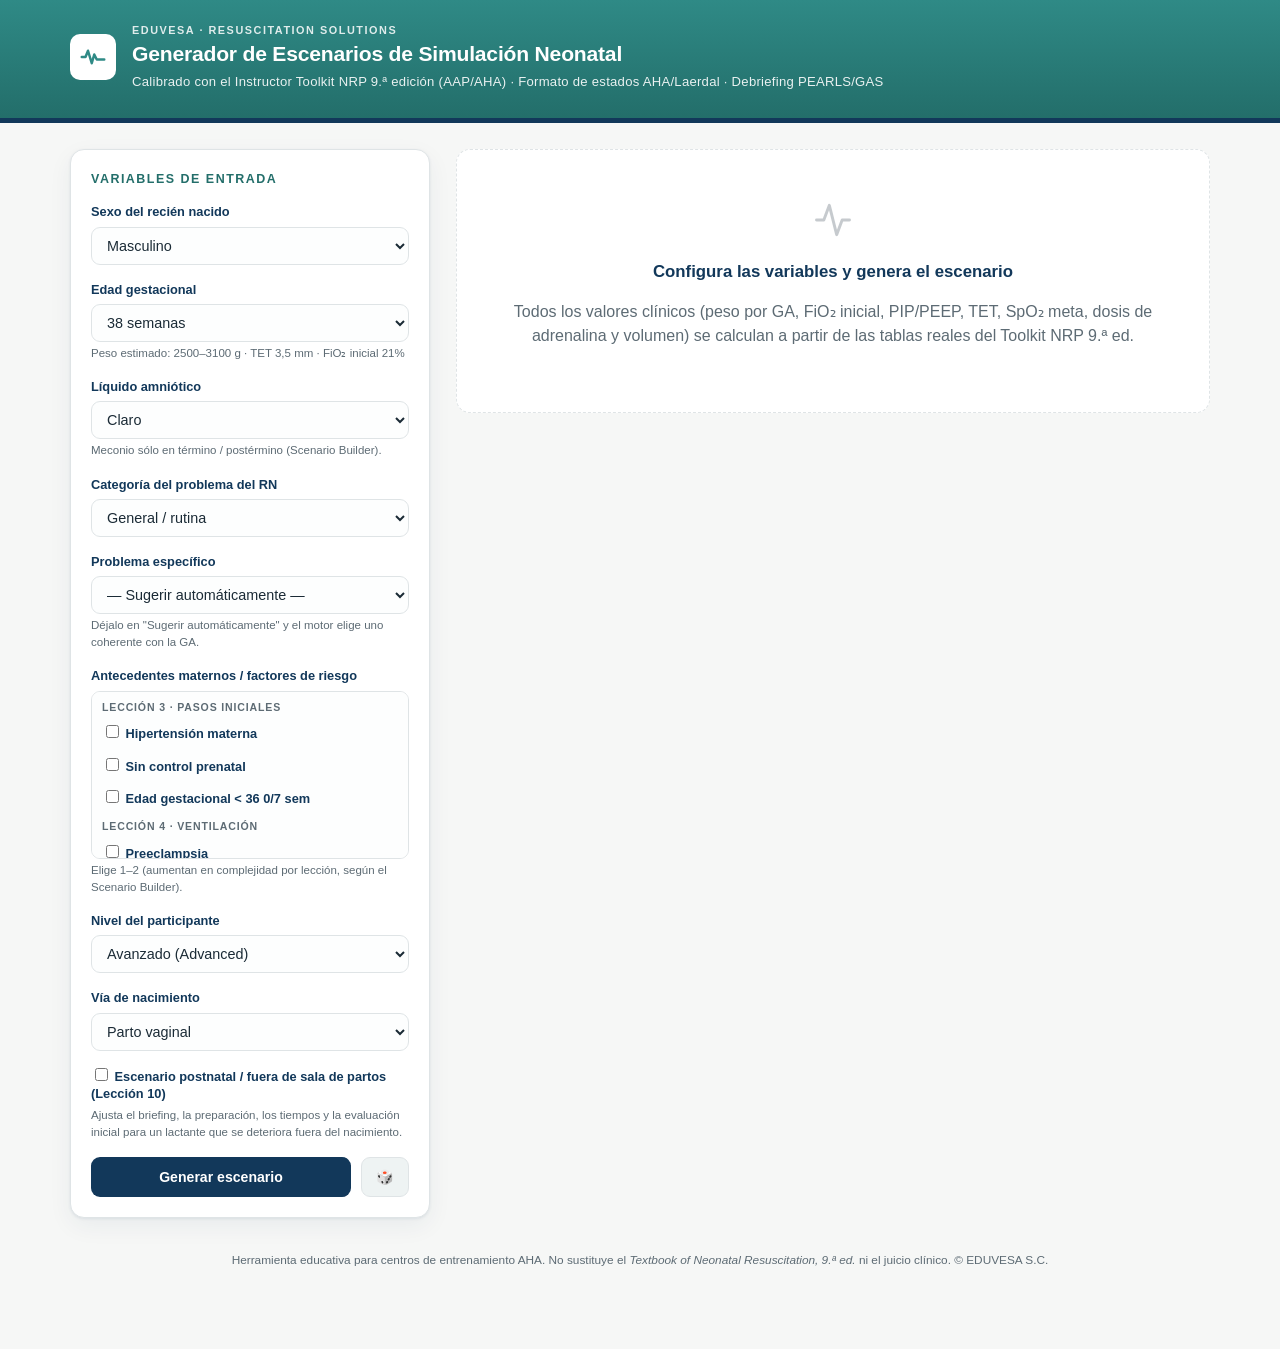
==== index.html @ b4859bf8 "Add files via upload" ====
<!DOCTYPE html>
<html lang="es">
<head>
<meta charset="UTF-8">
<meta name="viewport" content="width=device-width, initial-scale=1.0">
<title>Generador de Escenarios NRP 9.ª ed. · EDUVESA</title>
<style>
  :root{
    --navy:#12385a;        /* NRP navy headings */
    --navy-2:#0d2740;
    --teal:#2f8a86;        /* NRP teal band */
    --teal-dk:#236e6a;
    --paper:#f6f7f6;
    --card:#ffffff;
    --ink:#1b2b36;
    --muted:#5d6b74;
    --line:#dfe4e6;
    --crit:#c0392b;        /* HR<60 */
    --warn:#c67a1e;        /* HR 60-99 */
    --ok:#2e8b57;          /* HR>=100 */
    --accent:#0f6fa8;
    --shadow:0 1px 3px rgba(18,56,90,.08),0 8px 24px rgba(18,56,90,.06);
    --mono:ui-monospace,"SF Mono","Cascadia Code",Menlo,Consolas,monospace;
    --sans:-apple-system,BlinkMacSystemFont,"Segoe UI",Roboto,Helvetica,Arial,sans-serif;
  }
  *{box-sizing:border-box}
  html,body{margin:0;padding:0}
  body{font-family:var(--sans);background:var(--paper);color:var(--ink);line-height:1.5;-webkit-font-smoothing:antialiased}
  .wrap{max-width:1180px;margin:0 auto;padding:0 20px 80px}

  /* Header */
  header.app{background:linear-gradient(180deg,var(--teal),var(--teal-dk));color:#fff;padding:22px 0 26px;border-bottom:5px solid var(--navy)}
  header.app .wrap{padding-bottom:0}
  .brandrow{display:flex;align-items:center;gap:16px;flex-wrap:wrap}
  .mark{width:46px;height:46px;border-radius:10px;background:#fff;display:grid;place-items:center;flex:none}
  .mark svg{width:30px;height:30px}
  .brandrow h1{font-size:1.32rem;margin:0;letter-spacing:-.01em;font-weight:700}
  .brandrow .sub{font-size:.82rem;opacity:.9;margin-top:2px;letter-spacing:.02em}
  .eyebrow{text-transform:uppercase;letter-spacing:.14em;font-size:.68rem;font-weight:700;opacity:.85}

  /* Layout */
  .grid{display:grid;grid-template-columns:360px 1fr;gap:26px;margin-top:26px}
  @media(max-width:900px){.grid{grid-template-columns:1fr}}

  /* Form panel */
  .panel{background:var(--card);border:1px solid var(--line);border-radius:14px;box-shadow:var(--shadow);padding:20px}
  .panel h2{font-size:.78rem;text-transform:uppercase;letter-spacing:.12em;color:var(--teal-dk);margin:0 0 14px;font-weight:800}
  .field{margin-bottom:15px}
  .field label{display:block;font-size:.8rem;font-weight:600;color:var(--navy);margin-bottom:5px}
  .field .hint{font-size:.72rem;color:var(--muted);margin-top:3px}
  .chkfield{display:flex;align-items:flex-start;gap:8px;font-size:.82rem;font-weight:600;color:var(--navy);cursor:pointer;line-height:1.35}
  .chkfield input{margin-top:2px;accent-color:var(--teal);flex:none}
  select,input[type=text]{width:100%;padding:9px 11px;border:1px solid var(--line);border-radius:9px;font-size:.9rem;font-family:var(--sans);background:#fdfefe;color:var(--ink)}
  select:focus,input:focus{outline:2px solid var(--teal);outline-offset:1px;border-color:var(--teal)}
  .riskbox{border:1px solid var(--line);border-radius:9px;max-height:168px;overflow:auto;padding:6px 8px;background:#fdfefe}
  .riskgrp{font-size:.66rem;text-transform:uppercase;letter-spacing:.08em;color:var(--muted);font-weight:700;margin:8px 2px 4px}
  .riskgrp:first-child{margin-top:2px}
  .chk{display:flex;align-items:flex-start;gap:7px;padding:3px 2px;font-size:.8rem;cursor:pointer}
  .chk input{margin-top:3px;flex:none;accent-color:var(--teal)}
  .btnrow{display:flex;gap:10px;margin-top:6px}
  button{font-family:var(--sans);cursor:pointer;border:none;border-radius:9px;font-weight:700;font-size:.88rem;padding:11px 14px;transition:transform .04s ease,filter .15s ease}
  button:active{transform:translateY(1px)}
  .btn-primary{background:var(--navy);color:#fff;flex:1}
  .btn-primary:hover{filter:brightness(1.12)}
  .btn-ghost{background:#eef3f3;color:var(--navy-2);border:1px solid var(--line)}
  .btn-ghost:hover{background:#e4ecec}

  /* Output */
  #out{min-height:200px}
  .empty{background:var(--card);border:1px dashed var(--line);border-radius:14px;padding:48px 28px;text-align:center;color:var(--muted)}
  .empty svg{width:44px;height:44px;opacity:.35;margin-bottom:10px}
  .empty h3{color:var(--navy);margin:0 0 6px;font-size:1.05rem}

  .doc{background:var(--card);border:1px solid var(--line);border-radius:14px;box-shadow:var(--shadow);overflow:hidden}
  .doc-top{background:var(--navy);color:#fff;padding:18px 24px}
  .doc-top .kicker{font-size:.68rem;text-transform:uppercase;letter-spacing:.16em;opacity:.8;font-weight:700}
  .doc-top h2{margin:4px 0 2px;font-size:1.28rem;letter-spacing:-.01em}
  .doc-top .meta{font-size:.82rem;opacity:.9}
  .doc-body{padding:6px 24px 26px}

  section.blk{border-top:1px solid var(--line);padding:18px 0 6px}
  section.blk:first-child{border-top:none}
  section.blk > h3{font-size:.74rem;text-transform:uppercase;letter-spacing:.11em;color:var(--teal-dk);font-weight:800;margin:0 0 10px;display:flex;align-items:center;gap:8px}
  section.blk > h3 .n{background:var(--teal);color:#fff;width:20px;height:20px;border-radius:5px;display:inline-grid;place-items:center;font-size:.7rem;flex:none}
  .blk p{margin:0 0 9px;font-size:.9rem}
  .blk ul{margin:0 0 9px;padding-left:20px;font-size:.9rem}
  .blk li{margin-bottom:4px}
  .obj-tag{display:inline-block;font-size:.64rem;font-weight:700;text-transform:uppercase;letter-spacing:.05em;padding:1px 6px;border-radius:4px;margin-right:5px}
  .t-cog{background:#e7f0f7;color:#1a5b8a}.t-tec{background:#e8f4ef;color:#1f7a52}.t-crm{background:#f6efe4;color:#9a6a12}

  /* critical numbers */
  .nums{display:grid;grid-template-columns:repeat(auto-fill,minmax(150px,1fr));gap:10px}
  .num{border:1px solid var(--line);border-radius:10px;padding:10px 12px;background:#fbfdfd}
  .num .k{font-size:.66rem;text-transform:uppercase;letter-spacing:.05em;color:var(--muted);font-weight:700}
  .num .v{font-family:var(--mono);font-size:1.02rem;font-weight:700;color:var(--navy);margin-top:2px}
  .num .v small{font-family:var(--sans);font-weight:600;color:var(--muted);font-size:.72rem}

  /* trap callout */
  .trap{border-left:4px solid var(--warn);background:#fdf7ee;border-radius:0 9px 9px 0;padding:11px 14px;margin:4px 0 10px}
  .trap .lbl{font-size:.66rem;text-transform:uppercase;letter-spacing:.08em;color:#9a6a12;font-weight:800}
  .trap p{margin:3px 0 0;font-size:.88rem}

  /* state monitor cards */
  .states{display:flex;flex-direction:column;gap:14px}
  .state{border:1px solid var(--line);border-radius:12px;overflow:hidden;background:#fff}
  .state.alt{border-style:dashed;background:#fcfaf8}
  .st-head{display:flex;align-items:center;justify-content:space-between;gap:10px;padding:9px 14px;background:#f1f5f5;border-bottom:1px solid var(--line)}
  .st-head .ph{font-weight:800;font-size:.86rem;color:var(--navy);letter-spacing:.01em}
  .st-head .ph .step{display:inline-block;background:var(--navy);color:#fff;border-radius:5px;padding:1px 7px;font-size:.66rem;margin-right:8px;vertical-align:1px}
  .st-head .clock{font-family:var(--mono);font-size:.76rem;color:var(--muted)}
  .state.alt .st-head{background:#faf3ec}
  .state.alt .ph .step{background:var(--warn)}
  .monitor{display:flex;gap:8px;padding:12px 14px;flex-wrap:wrap;background:#0e1c24}
  .vs{flex:1;min-width:78px;background:#13252f;border-radius:8px;padding:8px 10px;border:1px solid #1e3540}
  .vs .lab{font-size:.6rem;text-transform:uppercase;letter-spacing:.09em;color:#7fa2b0;font-weight:700}
  .vs .val{font-family:var(--mono);font-size:1.28rem;font-weight:700;line-height:1.15;margin-top:1px}
  .vs .val small{font-size:.62rem;font-weight:600;color:#8fb0bd}
  .val.crit{color:#ff6b5e}.val.warn{color:#ffc14d}.val.ok{color:#57e08a}.val.neutral{color:#cfe6ef}
  .st-body{padding:11px 14px;display:grid;grid-template-columns:1fr 1fr;gap:12px}
  @media(max-width:620px){.st-body{grid-template-columns:1fr}}
  .st-body .cell .h{font-size:.64rem;text-transform:uppercase;letter-spacing:.07em;color:var(--muted);font-weight:800;margin-bottom:3px}
  .st-body .cell p{font-size:.84rem;margin:0}
  .st-full{grid-column:1/-1;border-top:1px dashed var(--line);padding-top:9px}
  .trigger{font-size:.8rem;color:var(--accent);font-weight:600}

  /* checklist */
  .ck{list-style:none;padding:0;margin:0}
  .ck li{display:flex;gap:9px;align-items:flex-start;padding:6px 0;border-bottom:1px solid #eef2f2;font-size:.87rem}
  .ck li:last-child{border-bottom:none}
  .ck .box{width:16px;height:16px;border:1.5px solid var(--teal);border-radius:4px;flex:none;margin-top:2px}
  .critflag{display:inline-block;font-size:.6rem;font-weight:800;text-transform:uppercase;letter-spacing:.04em;color:#fff;background:var(--crit);border-radius:4px;padding:1px 6px;margin-left:4px;vertical-align:1px}

  /* evaluation rubric */
  .evalcard{border:2px solid var(--navy);border-radius:12px;margin-top:16px;overflow:hidden}
  .eval-h{background:var(--navy);color:#fff;padding:12px 16px;display:flex;align-items:center;justify-content:space-between;gap:10px;flex-wrap:wrap}
  .eval-h .t{font-weight:800;font-size:.92rem;letter-spacing:.01em}
  .eval-h .sub{font-size:.72rem;opacity:.85}
  .eval-meta{display:grid;grid-template-columns:repeat(auto-fit,minmax(150px,1fr));gap:10px;padding:14px 16px;border-bottom:1px solid var(--line);background:#fbfdfd}
  .eval-meta label{display:block;font-size:.66rem;text-transform:uppercase;letter-spacing:.06em;color:var(--muted);font-weight:700;margin-bottom:3px}
  .eval-meta input{width:100%;padding:7px 9px;border:1px solid var(--line);border-radius:8px;font-size:.85rem;font-family:var(--sans)}
  .rubric{width:100%;border-collapse:collapse}
  .rubric th{background:#f1f5f5;font-size:.62rem;text-transform:uppercase;letter-spacing:.05em;color:var(--muted);padding:8px 10px;text-align:left;border-bottom:1px solid var(--line)}
  .rubric th.sc{text-align:center;width:74px}
  .rubric td{padding:9px 10px;border-bottom:1px solid #eef2f2;font-size:.84rem;vertical-align:top}
  .rubric td.sc{text-align:center}
  .rubric tr.gate td{background:#fef7f5}
  .rubric input[type=radio]{accent-color:var(--navy);width:16px;height:16px;cursor:pointer}
  .rubric .item .cf{display:inline-block;font-size:.58rem;font-weight:800;text-transform:uppercase;color:#fff;background:var(--crit);border-radius:3px;padding:0 5px;margin-left:5px;letter-spacing:.03em}
  .eval-extra{display:grid;grid-template-columns:1fr 1fr;gap:12px;padding:12px 16px;border-top:1px solid var(--line);background:#fbfdfd}
  @media(max-width:620px){.eval-extra{grid-template-columns:1fr}}
  .eval-extra .fld label{display:block;font-size:.66rem;text-transform:uppercase;letter-spacing:.05em;color:var(--muted);font-weight:700;margin-bottom:4px}
  .eval-extra select,.eval-extra input,.eval-extra textarea{width:100%;padding:7px 9px;border:1px solid var(--line);border-radius:8px;font-size:.84rem;font-family:var(--sans)}
  .eval-extra textarea{min-height:56px;resize:vertical}
  .score{display:flex;align-items:center;gap:16px;padding:16px;flex-wrap:wrap;border-top:2px solid var(--navy)}
  .score .big{font-family:var(--mono);font-size:2rem;font-weight:800;color:var(--navy);line-height:1}
  .score .big small{font-size:.9rem;color:var(--muted);font-weight:600}
  .verdict{font-weight:800;font-size:.95rem;padding:7px 14px;border-radius:9px}
  .verdict.ok{background:#e4f4ea;color:#1f7a4a;border:1px solid #b9e2c9}
  .verdict.no{background:#fbe7e4;color:#b0392b;border:1px solid #f0c2ba}
  .verdict.gatefail{background:#f6efe4;color:#9a6a12;border:1px solid #ecd9b3}
  .score .note{font-size:.76rem;color:var(--muted);flex:1;min-width:180px}
  .eval-tools{display:flex;gap:8px;padding:0 16px 16px;flex-wrap:wrap}
  .cert-cta{background:var(--teal);color:#fff;border:none;border-radius:9px;font-weight:800;font-size:.82rem;padding:9px 14px;cursor:pointer;margin-left:auto}
  .cert-cta:hover{filter:brightness(1.08)}

  /* ===== Constancia (certificado) ===== */
  #certView{position:fixed;inset:0;z-index:999;background:rgba(9,20,28,.72);display:flex;flex-direction:column;align-items:center;padding:24px 16px;overflow:auto}
  .cert-actions{display:flex;gap:10px;margin-bottom:16px}
  .cert-actions button{border:none;border-radius:9px;font-weight:700;font-size:.86rem;padding:10px 16px;cursor:pointer}
  .cert-actions .p{background:var(--navy);color:#fff}
  .cert-actions .c{background:#e7edee;color:var(--navy-2)}
  .cert{width:min(920px,100%);background:#fff;border-radius:8px;box-shadow:0 20px 60px rgba(0,0,0,.4);position:relative;overflow:hidden}
  .cert-frame{margin:14px;border:2px solid var(--teal);border-radius:6px;padding:40px 46px 34px;position:relative}
  .cert-frame::before{content:"";position:absolute;inset:6px;border:1px solid #cfe0df;border-radius:4px;pointer-events:none}
  .cert-band{height:8px;background:linear-gradient(90deg,var(--teal),var(--navy))}
  .cert-brand{display:flex;align-items:center;gap:12px;justify-content:center;margin-bottom:6px}
  .cert-brand .m{width:40px;height:40px;border-radius:9px;background:var(--teal);display:grid;place-items:center}
  .cert-brand .m svg{width:26px;height:26px}
  .cert-brand .bt{text-align:left}
  .cert-brand .bt .b1{font-weight:800;color:var(--navy);font-size:1.02rem;letter-spacing:.01em;line-height:1.1}
  .cert-brand .bt .b2{font-size:.66rem;text-transform:uppercase;letter-spacing:.14em;color:var(--teal-dk);font-weight:700}
  .cert h1{text-align:center;font-size:1.5rem;color:var(--navy);margin:16px 0 2px;letter-spacing:.01em}
  .cert .kick{text-align:center;font-size:.7rem;text-transform:uppercase;letter-spacing:.2em;color:var(--muted);font-weight:700}
  .cert .lead{text-align:center;color:var(--ink);font-size:.9rem;margin:16px 0 6px}
  .cert .name{text-align:center;font-size:1.6rem;font-weight:800;color:var(--teal-dk);margin:6px 0;border-bottom:1.5px solid var(--line);padding-bottom:8px;display:inline-block;min-width:60%}
  .cert .namewrap{text-align:center}
  .cert .body{text-align:center;color:var(--ink);font-size:.92rem;line-height:1.6;max-width:640px;margin:14px auto 0}
  .cert .body b{color:var(--navy)}
  .cert .scorebadge{display:inline-block;background:#e4f4ea;color:#1f7a4a;border:1px solid #b9e2c9;border-radius:20px;padding:3px 14px;font-weight:800;font-size:.92rem;margin:2px 0}
  .cert-sign{display:flex;justify-content:space-between;gap:24px;margin-top:34px;flex-wrap:wrap}
  .cert-sign .sig{flex:1;min-width:180px;text-align:center}
  .cert-sign .line{border-top:1.4px solid var(--ink);margin:0 10px 5px;padding-top:5px}
  .cert-sign .who{font-size:.82rem;font-weight:700;color:var(--navy)}
  .cert-sign .role{font-size:.68rem;color:var(--muted);text-transform:uppercase;letter-spacing:.06em}
  .cert-foot{display:flex;justify-content:space-between;align-items:center;margin-top:26px;font-size:.66rem;color:var(--muted);flex-wrap:wrap;gap:6px}
  .cert-bottom{display:flex;justify-content:space-between;align-items:center;gap:16px;margin-top:26px;flex-wrap:wrap}
  .cert-verify{display:flex;align-items:center;gap:12px}
  .cert-verify .qr{border:1px solid var(--line);border-radius:8px;padding:5px;background:#fff;line-height:0}
  .cert-verify .qr svg{display:block}
  .cert-verify .vtxt{font-size:.66rem;color:var(--muted);line-height:1.4}
  .cert-verify .vtxt b{color:var(--navy);font-size:.72rem}
  .cert-seal{width:92px;height:92px;border-radius:50%;border:2px solid var(--teal);color:var(--teal-dk);display:grid;place-items:center;text-align:center;font-size:.54rem;font-weight:800;text-transform:uppercase;letter-spacing:.05em;transform:rotate(-8deg);opacity:.92;line-height:1.25;background:radial-gradient(circle,#f3faf9,#eaf5f4);flex:none}

  /* ===== Live simulation monitor ===== */
  .sim{margin-top:16px;border:2px solid #0e1c24;border-radius:14px;overflow:hidden;background:#0b171e}
  .sim-top{display:flex;align-items:center;justify-content:space-between;gap:10px;padding:10px 14px;background:#0e1c24;border-bottom:1px solid #1e3540;flex-wrap:wrap}
  .sim-top .lbl{color:#8fb0bd;font-size:.7rem;text-transform:uppercase;letter-spacing:.1em;font-weight:800}
  .sim-top .algo{color:#cfe6ef;font-size:.82rem;font-weight:600}
  .sim-top .x{background:#1e3540;color:#cfe6ef;border-radius:7px;padding:5px 10px;font-size:.78rem;cursor:pointer;border:none}
  .sim-grid{display:grid;grid-template-columns:1.35fr 1fr;gap:0}
  @media(max-width:720px){.sim-grid{grid-template-columns:1fr}}
  .scope{position:relative;background:#06121a;border-right:1px solid #14262f}
  @media(max-width:720px){.scope{border-right:none;border-bottom:1px solid #14262f}}
  .scope canvas{display:block;width:100%;height:190px}
  .scope .clk{position:absolute;top:10px;left:14px;font-family:var(--mono);font-size:1.5rem;font-weight:700;color:#cfe6ef;letter-spacing:.02em}
  .scope .clk small{font-size:.6rem;color:#6f93a1;display:block;letter-spacing:.1em;text-transform:uppercase}
  .scope .phase{position:absolute;bottom:10px;left:14px;right:14px;font-size:.78rem;color:#9fc0cd;font-weight:600}
  .vitals{display:grid;grid-template-rows:auto auto auto;gap:0}
  .vrow{padding:12px 16px;border-bottom:1px solid #14262f;display:flex;align-items:baseline;justify-content:space-between;gap:8px}
  .vrow:last-child{border-bottom:none}
  .vrow .vl{font-size:.62rem;text-transform:uppercase;letter-spacing:.08em;font-weight:800}
  .vrow .vl.hr{color:#57e08a}.vrow .vl.spo2{color:#7fd0ff}.vrow .vl.etc{color:#c9a2ff}
  .vrow .vv{font-family:var(--mono);font-size:2.4rem;font-weight:800;line-height:1}
  .vrow .vv small{font-size:.9rem;font-weight:600}
  .vrow.small .vv{font-size:1rem;font-weight:600;text-align:right;max-width:60%}
  .vv.crit{color:#ff6b5e}.vv.warn{color:#ffc14d}.vv.ok{color:#57e08a}.vv.spo2c{color:#7fd0ff}.vv.neutral{color:#cfe6ef}
  .metachip{font-size:.6rem;background:#14262f;color:#8fb0bd;border-radius:20px;padding:2px 8px;font-family:var(--sans);font-weight:700;margin-left:6px;vertical-align:3px}
  .sim-ctrl{display:flex;align-items:center;gap:8px;padding:12px 14px;background:#0e1c24;border-top:1px solid #1e3540;flex-wrap:wrap}
  .sim-ctrl button{border:none;border-radius:8px;font-weight:700;font-size:.82rem;padding:8px 12px;cursor:pointer}
  .sc-play{background:#2e8b57;color:#fff}.sc-pause{background:#c67a1e;color:#fff}
  .sc-nav{background:#1e3540;color:#cfe6ef}.sc-nav:disabled{opacity:.4;cursor:not-allowed}
  .sc-reset{background:#3a2020;color:#ff9c8f}
  .sim-ctrl .pos{color:#8fb0bd;font-size:.76rem;font-family:var(--mono);margin:0 4px}
  .sim-ctrl .auto{color:#9fc0cd;font-size:.74rem;display:flex;align-items:center;gap:5px;margin-left:auto}
  .sim-ctrl .auto input{accent-color:#2e8b57}
  .sim-action{padding:11px 16px;background:#0b171e;border-top:1px solid #14262f}
  .sim-action .h{font-size:.6rem;text-transform:uppercase;letter-spacing:.08em;color:#6f93a1;font-weight:800}
  .sim-action .a{color:#cfe6ef;font-size:.86rem;margin-top:3px}
  .sim-action .trg{color:#7fd0ff;font-size:.8rem;margin-top:5px;font-weight:600}
  .m2-ctrl{display:flex;align-items:center;gap:10px;padding:10px 14px;background:#0e1c24;border-top:1px solid #1e3540;flex-wrap:wrap}
  .m2-ctrl .m2-lbl{color:#8fb0bd;font-size:.7rem;text-transform:uppercase;letter-spacing:.08em;font-weight:800}
  .m2-ctrl select{background:#13252f;color:#cfe6ef;border:1px solid #1e3540;border-radius:7px;padding:6px 9px;font-size:.8rem;font-family:var(--sans)}
  .m2-ctrl .m2-delta{display:inline-flex;align-items:center;gap:7px;color:#9fc0cd;font-size:.76rem}
  .m2-ctrl .m2-delta b{color:#7fd0ff}
  .m2-ctrl input[type=range]{accent-color:#7fd0ff}
  .m2-grid{border-top:1px solid #14262f}
  .m2-grid .scope canvas{height:150px}
  .scope .clk2{position:absolute;top:10px;left:14px;font-size:.72rem;color:#9fc0cd;font-weight:700}
  .m2-banner{padding:9px 14px;font-size:.8rem;font-weight:700;text-align:center;border-top:1px solid #14262f}
  .m2-banner.crit{background:#3a1714;color:#ff9c8f}
  .m2-banner.warn{background:#3a2f14;color:#ffd98a}
  .m2-banner.ok{background:#123322;color:#8fe3b0}
  /* metrónomos */
  .mets{display:grid;grid-template-columns:1fr 1fr;gap:0;background:#0b171e;border-top:1px solid #14262f}
  @media(max-width:620px){.mets{grid-template-columns:1fr}}
  .met{padding:12px 14px;border-right:1px solid #14262f}
  .met:last-child{border-right:none}
  .met.req{background:#1b1410;box-shadow:inset 3px 0 0 #c67a1e}
  .met .mh{font-size:.74rem;font-weight:800;color:#cfe6ef;margin-bottom:8px}
  .met .mrow{display:flex;align-items:center;gap:10px;flex-wrap:wrap}
  .met .mbtn{background:#2e8b57;color:#fff;border:none;border-radius:8px;width:38px;height:38px;font-size:1rem;cursor:pointer;flex:none}
  .met .mbtn.on{background:#c67a1e}
  .met .mrate{color:#9fc0cd;font-size:.76rem}
  .met .mrate b{color:#7fd0ff}
  .met input[type=range]{accent-color:#57e08a;flex:1;min-width:80px}
  .met .mbeat{font-family:var(--mono);font-weight:800;font-size:1rem;color:#57e08a;min-width:62px;text-align:center;background:#13252f;border:1px solid #1e3540;border-radius:7px;padding:6px 4px}
  .met .mbeat.flash{animation:metflash .18s ease}
  @keyframes metflash{0%{background:#2e8b57;color:#fff;transform:scale(1.08)}100%{background:#13252f;color:#57e08a;transform:scale(1)}}
  .met .mhint{font-size:.68rem;color:#6f93a1;margin-top:7px}

  /* debrief */
  .gas{display:flex;flex-direction:column;gap:12px}
  .gphase{border:1px solid var(--line);border-radius:10px;padding:12px 14px}
  .gphase .gh{font-size:.72rem;font-weight:800;text-transform:uppercase;letter-spacing:.08em;margin:0 0 7px;display:flex;align-items:center;gap:8px}
  .gphase .gh .pill{background:var(--teal);color:#fff;border-radius:20px;padding:2px 9px;font-size:.62rem;letter-spacing:.05em}
  .gphase.analyze .gh .pill{background:var(--accent)}
  .gphase.summ .gh .pill{background:var(--ok)}
  .ai-q{font-style:italic;color:var(--navy-2)}
  .ai-q b{font-style:normal;color:var(--teal-dk)}

  .refs{font-size:.78rem;color:var(--muted)}
  .refs li{margin-bottom:3px}

  .toolbar{display:flex;gap:10px;flex-wrap:wrap;padding:14px 24px;background:#f1f5f5;border-top:1px solid var(--line)}
  .toolbar .spacer{flex:1}
  .ai-note{font-size:.72rem;color:var(--muted);padding:0 24px 14px}
  .ai-block{margin-top:10px;border-left:3px solid var(--accent);background:#f2f8fc;border-radius:0 8px 8px 0;padding:11px 14px;font-size:.86rem;white-space:pre-wrap}
  .ai-block .aih{font-size:.66rem;text-transform:uppercase;letter-spacing:.08em;color:var(--accent);font-weight:800;margin-bottom:5px}
  .spin{display:inline-block;width:13px;height:13px;border:2px solid #fff;border-top-color:transparent;border-radius:50%;animation:sp .7s linear infinite;vertical-align:-2px;margin-right:6px}
  @keyframes sp{to{transform:rotate(360deg)}}

  footer.app{text-align:center;color:var(--muted);font-size:.74rem;margin-top:34px}

  /* Print */
  @media print{
    header.app,.panel,.toolbar,.ai-note,.eval-tools,footer.app{display:none!important}
    /* Cuando la constancia está abierta, imprimir SOLO la constancia */
    body.cert-open .wrap,body.cert-open header.app{display:none!important}
    body.cert-open #certView{position:static;inset:auto;background:#fff;padding:0;display:block}
    body.cert-open .cert-actions{display:none!important}
    body.cert-open .cert{box-shadow:none;width:100%;border-radius:0}
    .evalcard{break-inside:avoid}
    body{background:#fff}
    .grid{display:block;margin:0}
    .doc{box-shadow:none;border:none}
    .monitor{background:#0e1c24!important;-webkit-print-color-adjust:exact;print-color-adjust:exact}
    .doc-top,.st-head,.obj-tag,.trap,.ai-block{-webkit-print-color-adjust:exact;print-color-adjust:exact}
    section.blk,.state{break-inside:avoid}
    .wrap{padding:0}
  }
</style>
</head>
<body>
<header class="app">
  <div class="wrap">
    <div class="brandrow">
      <div class="mark" aria-hidden="true">
        <svg viewBox="0 0 24 24" fill="none" stroke="#2f8a86" stroke-width="2" stroke-linecap="round" stroke-linejoin="round">
          <path d="M3 12h3l2-5 3 10 2-7 2 4h6"/>
        </svg>
      </div>
      <div>
        <div class="eyebrow">EDUVESA · Resuscitation Solutions</div>
        <h1>Generador de Escenarios de Simulación Neonatal</h1>
        <div class="sub">Calibrado con el Instructor Toolkit NRP 9.ª edición (AAP/AHA) · Formato de estados AHA/Laerdal · Debriefing PEARLS/GAS</div>
      </div>
    </div>
  </div>
</header>

<div class="wrap">
  <div class="grid">
    <!-- ===== FORM ===== -->
    <form class="panel" id="form" onsubmit="return false;">
      <h2>Variables de entrada</h2>

      <div class="field">
        <label for="sexo">Sexo del recién nacido</label>
        <select id="sexo">
          <option>Masculino</option>
          <option>Femenino</option>
          <option>Indeterminado (ambiguo)</option>
        </select>
      </div>

      <div class="field">
        <label for="ga">Edad gestacional</label>
        <select id="ga"></select>
        <div class="hint" id="pesoHint"></div>
      </div>

      <div class="field">
        <label for="fluido">Líquido amniótico</label>
        <select id="fluido">
          <option value="claro">Claro</option>
          <option value="meconial-fluido">Meconial fluido</option>
          <option value="meconial-espeso">Meconial espeso</option>
          <option value="tenido">Teñido / sanguinolento</option>
          <option value="oligo">Oligohidramnios</option>
          <option value="poli">Polihidramnios</option>
        </select>
        <div class="hint">Meconio sólo en término / postérmino (Scenario Builder).</div>
      </div>

      <div class="field">
        <label>Categoría del problema del RN</label>
        <select id="categoria" onchange="poblarProblemas()">
          <option value="general">General / rutina</option>
          <option value="respiratorio">Respiratorio</option>
          <option value="genetico">Genético / dismórfico</option>
          <option value="cardiaco">Cardiaco</option>
        </select>
      </div>

      <div class="field">
        <label for="problema">Problema específico</label>
        <select id="problema"></select>
        <div class="hint">Déjalo en "Sugerir automáticamente" y el motor elige uno coherente con la GA.</div>
      </div>

      <div class="field">
        <label>Antecedentes maternos / factores de riesgo</label>
        <div class="riskbox" id="riskbox"></div>
        <div class="hint">Elige 1–2 (aumentan en complejidad por lección, según el Scenario Builder).</div>
      </div>

      <div class="field">
        <label for="nivel">Nivel del participante</label>
        <select id="nivel">
          <option value="basico">Básico (Essentials)</option>
          <option value="intermedio">Intermedio</option>
          <option value="avanzado" selected>Avanzado (Advanced)</option>
        </select>
      </div>

      <div class="field">
        <label for="parto">Vía de nacimiento</label>
        <select id="parto">
          <option>Parto vaginal</option>
          <option>Cesárea</option>
          <option>Cesárea de urgencia con anestesia general</option>
        </select>
      </div>

      <div class="field">
        <label class="chkfield"><input type="checkbox" id="postnatal"> Escenario postnatal / fuera de sala de partos (Lección 10)</label>
        <div class="hint">Ajusta el briefing, la preparación, los tiempos y la evaluación inicial para un lactante que se deteriora fuera del nacimiento.</div>
      </div>

      <div class="btnrow">
        <button class="btn-primary" type="button" onclick="generar()">Generar escenario</button>
        <button class="btn-ghost" type="button" onclick="aleatorio()" title="Randomizar entradas">🎲</button>
      </div>
    </form>

    <!-- ===== OUTPUT ===== -->
    <div id="out">
      <div class="empty">
        <svg viewBox="0 0 24 24" fill="none" stroke="currentColor" stroke-width="1.6" stroke-linecap="round" stroke-linejoin="round"><path d="M3 12h4l3-8 4 16 3-8h4"/></svg>
        <h3>Configura las variables y genera el escenario</h3>
        <p>Todos los valores clínicos (peso por GA, FiO₂ inicial, PIP/PEEP, TET, SpO₂ meta, dosis de adrenalina y volumen) se calculan a partir de las tablas reales del Toolkit NRP 9.ª ed.</p>
      </div>
    </div>
  </div>
  <footer class="app">Herramienta educativa para centros de entrenamiento AHA. No sustituye el <em>Textbook of Neonatal Resuscitation, 9.ª ed.</em> ni el juicio clínico. © EDUVESA S.C.</footer>
</div>

<script>
/* ============================================================
   DATOS NRP 9.ª ed. (extraídos del Instructor Toolkit subido)
   ============================================================ */

// Peso aproximado por edad gestacional (Scenario Builder, p.1)
const GA_BANDS = [
  {min:23,max:24,peso:"500–600 g",kg:0.55},
  {min:25,max:26,peso:"700–800 g",kg:0.75},
  {min:27,max:29,peso:"900–1000 g",kg:0.95},
  {min:30,max:32,peso:"1100–1400 g",kg:1.25},
  {min:33,max:34,peso:"1500–1800 g",kg:1.65},
  {min:35,max:37,peso:"1900–2400 g",kg:2.15},
  {min:38,max:40,peso:"2500–3100 g",kg:2.8},
  {min:41,max:43,peso:"3200–4200 g",kg:3.7},
];

// Tabla de SpO2 preductal meta — 9.ª ed. inicia a los 2 min
const SPO2_META = [
  {min:2,r:"65–70%"},{min:3,r:"70–75%"},{min:4,r:"75–80%"},
  {min:5,r:"80–85%"},{min:10,r:"85–95%"}
];
function metaSpo2(min){
  let best=SPO2_META[0];
  for(const row of SPO2_META){ if(min>=row.min) best=row; }
  return best.r;
}

// FiO2 inicial por GA (9.ª ed.)
function fio2Inicial(ga){
  if(ga>=35) return "21%";
  if(ga>=32) return "21–30%";
  return "≥30%";
}
// PIP inicial (sugerido 25 cmH2O; rango por GA) + PEEP
function pipRango(ga){ return ga>=32 ? "25 cmH₂O (rango 25–30)" : "25 cmH₂O (rango 20–25)"; }
function presionMax(ga){ return ga>=37 ? "40 cmH₂O" : (ga<32? "30 cmH₂O":"40 cmH₂O (30 si <32 sem)"); }

// Tamaño de TET (9.ª ed.) por peso/GA
function tet(kg,ga){
  if(kg<0.8) return {tubo:"2,5 mm (2,0 opcional)",hoja:"0 (00 opcional)"};
  if(kg<=1.2) return {tubo:"2,5 mm",hoja:"0"};
  if(kg<=2.2) return {tubo:"3,0 mm",hoja:ga<34?"0":"0–1"};
  return {tubo:"3,5 mm",hoja:"1"};
}

// Dosis calculadas (adrenalina 0,1 mg/mL)
function dosis(kg){
  const ivMg=(0.02*kg), ivMl=(0.2*kg);
  const etMg=(0.1*kg),  etMl=(1.0*kg);
  const vol =(10*kg);
  const f=n=>Math.round(n*100)/100;
  return {
    ivMg:f(ivMg), ivMl:f(ivMl),
    etMg:f(etMg), etMl:f(etMl),
    vol:Math.round(vol)
  };
}

// Factores de riesgo por lección/complejidad (Scenario Builder, p.2)
const RIESGOS = {
  "Lección 3 · Pasos iniciales":[
    "Hipertensión materna","Sin control prenatal","Edad gestacional < 36 0/7 sem"
  ],
  "Lección 4 · Ventilación":[
    "Preeclampsia","Terapia materna con sulfato de magnesio","Restricción del crecimiento intrauterino (RCIU)","Líquido meconial"
  ],
  "Lección 5 · Intubación":[
    "Patrón categoría III de FCF","Madre febril, feto taquicárdico","Presentación pélvica u otra anormal"
  ],
  "Lección 6 · Compresiones":[
    "Convulsiones maternas (eclampsia)","Extracción por vacío fallida","Bradicardia fetal"
  ],
  "Lección 7 · Medicación / volumen":[
    "Cesárea de urgencia + anestesia general","Cordón prolapsado o circular apretado","Sangrado vaginal abundante","Hemorragia fetomaterna","Vasa previa sangrante","Desprendimiento / laceración placentaria"
  ]
};

/* ============================================================
   BANCO DE PROBLEMAS (fisiopatología + trampa + vía del algoritmo)
   endpoint: pasosIniciales | cpap | vpp | mrsopa | obstruido |
             intubacion | compresiones | medicacion | reconoceCC
   ============================================================ */
const PROBLEMAS = {
  general:[
    {id:"auto",label:"— Sugerir automáticamente —"},
    {id:"termino_normal",label:"RN de término sin problemas aparentes",endpoint:"rutina",gaMin:37,gaMax:41,
      fisio:"Recién nacido de término vigoroso: llora, buen tono y respiración espontánea; transición cardiopulmonar normal.",
      trampa:"El reto es NO sobre-intervenir: permanece piel con piel con la madre, pasos iniciales con ella y evaluación continua; evitar succión de rutina y separación innecesaria.",
      obj:["Reconocer al RN vigoroso que permanece con su madre","Realizar los pasos iniciales con la madre (calor, secado, posición)","Evitar intervenciones innecesarias y favorecer el contacto piel con piel"]},
    {id:"bajo_peso",label:"RN de bajo peso (pequeño para la edad gestacional)",endpoint:"rutina",gaMin:35,gaMax:41,
      fisio:"RN de bajo peso/PEG: mayor relación superficie-masa con riesgo de hipotermia e hipoglucemia; suele estar vigoroso pero requiere vigilancia estrecha.",
      trampa:"Reforzar la termorregulación y vigilar la glucemia con alimentación temprana; no confundir el bajo peso con una indicación automática de reanimación.",
      obj:["Aplicar estrategias de termorregulación en el RN de bajo peso","Vigilar signos de hipoglucemia e iniciar alimentación temprana","Distinguir bajo peso de indicación de reanimación"]},
    {id:"hipertrofico",label:"RN hipertrófico / macrosómico (hijo de madre diabética)",endpoint:"rutina",gaMin:37,gaMax:42,
      fisio:"RN grande para la edad gestacional/macrosómico: riesgo de distocia de hombros, trauma al nacimiento (clavícula, plexo braquial) e hipoglucemia por hiperinsulinismo.",
      trampa:"Anticipar distocia de hombros y lesión obstétrica, y vigilar hipoglucemia; tras un parto difícil puede requerir pasos iniciales y, ocasionalmente, escalar a VPP.",
      obj:["Anticipar distocia de hombros y trauma obstétrico","Vigilar hipoglucemia en el hijo de madre diabética","Estar preparado para escalar a VPP si el parto fue traumático"]}
  ],
  respiratorio:[
    {id:"auto",label:"— Sugerir automáticamente —"},
    {id:"ttn",label:"Taquipnea transitoria del RN",endpoint:"cpap",gaMin:34,
      fisio:"Retraso en la reabsorción del líquido pulmonar fetal; distrés leve con taquipnea, quejido y retracciones que resuelve en horas.",
      trampa:"El RN respira y tiene FC >100; la tentación es intubar. La respuesta correcta es CPAP y O₂ titulado a la SpO₂ meta, no VPP.",
      obj:["Reconocer distrés respiratorio que amerita CPAP, no VPP","Iniciar CPAP a 5 cmH₂O y titular O₂ por SpO₂","Colocar sonda orogástrica si continúa CPAP"]},
    {id:"sdr",label:"SDR / déficit de surfactante",endpoint:"vpp",gaMin:24,gaMax:34,
      fisio:"Déficit de surfactante en el pretérmino: colapso alveolar, baja distensibilidad, quejido, retracciones e hipoxemia progresiva.",
      trampa:"Pretérmino: no sobreoxigenar. FiO₂ inicial ≥30% (<32 sem) y titular a la SpO₂ meta, más termorregulación con bolsa de polietileno.",
      obj:["Aplicar estrategias de termorregulación del pretérmino","Iniciar VPP/CPAP con FiO₂ apropiada por GA","Considerar surfactante y traslado a UCIN"]},
    {id:"meconio",label:"Aspiración de meconio / vía aérea obstruida",endpoint:"obstruido",gaMin:37,fluido:true,
      fisio:"RN no vigoroso con meconio espeso: obstrucción de la vía aérea que impide movimiento torácico pese a VPP y presión máxima.",
      trampa:"Sin movimiento torácico tras intubar y llegar a presión máxima → sospechar obstrucción y aspirar la tráquea con aspirador de meconio, no seguir subiendo presión.",
      obj:["Reconocer la vía aérea obstruida","Usar aspirador traqueal para despejar la tráquea","Reanudar VPP efectiva tras la aspiración"]},
    {id:"neumotorax",label:"Neumotórax a tensión",endpoint:"compresiones",gaMin:34,
      fisio:"Escape aéreo con colapso pulmonar: ruidos respiratorios asimétricos, deterioro súbito y FC que no mejora pese a VPP que mueve el tórax.",
      trampa:"Si la FC persiste <60 con VPP efectiva y compresiones, considerar neumotórax (transiluminación) e hipovolemia antes de repetir ciclos ciegamente.",
      obj:["Interpretar deterioro pese a ventilación efectiva","Considerar neumotórax/hipovolemia en FC persistentemente baja","Coordinar CRM en el evento crítico"]},
    {id:"hipoplasia",label:"Hipoplasia pulmonar (oligohidramnios)",endpoint:"intubacion",gaMin:34,
      fisio:"Pulmones hipoplásicos (secuencia de oligohidramnios): muy baja distensibilidad, requiere presiones altas y responde de forma limitada.",
      trampa:"Baja distensibilidad no es sinónimo de mala técnica: verificar sello y posición antes de escalar; el pronóstico depende del grado de hipoplasia.",
      obj:["Optimizar VPP y considerar vía aérea alterna","Reconocer limitación fisiológica de la respuesta","Comunicar plan de cuidados con la familia"]}
  ],
  genetico:[
    {id:"auto",label:"— Sugerir automáticamente —"},
    {id:"coanas",label:"Atresia de coanas bilateral",endpoint:"pasosIniciales",gaMin:36,
      fisio:"Obstrucción nasal ósea/membranosa: el RN es respirador nasal obligado → cianosis en reposo que mejora al llorar (boca abierta).",
      trampa:"Rosado al llorar, azul en reposo: la clave no es más O₂ sino permeabilizar la vía oral (cánula orofaríngea/estimular llanto).",
      obj:["Reconocer patrón cianosis-en-reposo/rosado-al-llorar","Establecer vía aérea oral","Anticipar valoración por otorrinolaringología"]},
    {id:"cdh",label:"Hernia diafragmática congénita",endpoint:"intubacion",gaMin:34,
      fisio:"Vísceras abdominales en el tórax: abdomen excavado, ruidos intestinales torácicos, hipoplasia pulmonar y dificultad respiratoria grave.",
      trampa:"Evitar VPP con bolsa-mascarilla (distiende el intestino y empeora): intubar precozmente y colocar sonda orogástrica a descompresión.",
      obj:["Reconocer signos de HDC (abdomen escafoides)","Intubar y colocar SOG evitando ventilación con mascarilla prolongada","Coordinar traslado a centro quirúrgico"]},
    {id:"pierrerobin",label:"Secuencia de Pierre Robin",endpoint:"mrsopa",gaMin:34,
      fisio:"Micrognatia + glosoptosis + hendidura palatina: obstrucción de vía aérea alta por caída de la lengua.",
      trampa:"La VPP con mascarilla puede fallar por la anatomía: posición prona/lateral, cánula nasofaríngea o mascarilla laríngea como rescate.",
      obj:["Reconocer vía aérea difícil por micrognatia","Aplicar maniobras posicionales y considerar mascarilla laríngea","Priorizar los pasos MR SOPA más útiles"]},
    {id:"higroma",label:"Higroma quístico / masa cervical",endpoint:"intubacion",gaMin:34,
      fisio:"Masa cervical que distorsiona y comprime la vía aérea: intubación difícil anticipada, posible necesidad de vía aérea avanzada.",
      trampa:"Anticipar la vía aérea difícil desde el briefing: equipo y experto disponibles antes del nacimiento (estrategia tipo EXIT si aplica).",
      obj:["Anticipar y planear la vía aérea difícil","Coordinar personal experto y equipo alterno","Aplicar habilidades conductuales clave del NRP"]},
    {id:"higroma_turner",label:"Higroma quístico con obstrucción mecánica (síndrome de Turner)",endpoint:"intubacion",gaMin:36,
      fisio:"RN de término con masa cística cervical que comprime la tráquea, polihidramnios y síndrome de Turner: obstrucción mecánica de la vía aérea al nacer; considerar coartación de aorta y anomalías renales asociadas (Laerdal Scenario Cloud, act. 2020).",
      trampa:"La ventilación con mascarilla falla por compresión mecánica: tras los pasos correctivos MR SOPA, reconocer la obstrucción mecánica y colocar una vía aérea alterna (mascarilla laríngea o TET). Anticipar la vía aérea difícil en el briefing y vigilar signos de coartación (Turner).",
      obj:["Realizar un briefing pre-reanimación exhaustivo y delegar tareas","Aplicar MR SOPA y reconocer la obstrucción mecánica de la vía aérea","Colocar vía aérea alterna; considerar coartación/anomalías renales (Turner)"]},
    {id:"trisomia",label:"Sospecha de trisomía con hipotonía",endpoint:"vpp",gaMin:34,
      fisio:"Rasgos dismórficos e hipotonía marcada; posible cardiopatía asociada. Pobre esfuerzo respiratorio al nacer.",
      trampa:"No asumir mal pronóstico: reanimar según algoritmo y hallazgos; la hipotonía justifica pasos iniciales y VPP si apnea/FC<100.",
      obj:["Reanimar según el algoritmo pese a rasgos dismórficos","Reconocer hipotonía que requiere VPP","Comunicar hallazgos con sensibilidad a la familia"]},
    {id:"mmc",label:"Mielomeningocele (defecto del tubo neural) · Lección 10",endpoint:"defecto",gaMin:34,
      fisio:"Defecto abierto del tubo neural con saco neural expuesto en la línea media dorsal: riesgo de infección, pérdida de calor y lesión del tejido neural; suele estar vigoroso al nacer.",
      trampa:"La clave es la protección: decúbito prono/lateral, apósito estéril húmedo (SSN 0.9%) sobre el saco, precauciones libres de látex y termorregulación; evitar presión y ruptura del saco. La reanimación sigue el algoritmo estándar si se requiere.",
      obj:["Reconocer el mielomeningocele y sus riesgos (infección, hipotermia)","Proteger el saco (posición prona/lateral, apósito estéril húmedo, libre de látex)","Coordinar traslado a neurocirugía y mantener termorregulación"]},
    {id:"gastrosquisis",label:"Gastrosquisis (asas intestinales expuestas) · Lección 10",endpoint:"defecto",gaMin:34,
      fisio:"Defecto de la pared abdominal a la derecha del ombligo SIN saco, con asas intestinales expuestas: gran pérdida de calor y líquidos y riesgo de isquemia por acodamiento del mesenterio.",
      trampa:"Envolver las asas en bolsa intestinal estéril/plástico, posición en decúbito lateral derecho para preservar la perfusión, sonda orogástrica a descompresión, reposición de líquidos IV y termorregulación estricta.",
      obj:["Reconocer la gastrosquisis y su riesgo de pérdida térmica/hídrica","Proteger las asas (bolsa estéril, posición, evitar acodamiento del mesenterio)","Descomprimir con SOG, reponer líquidos IV y coordinar traslado quirúrgico"]},
    {id:"onfalocele",label:"Onfalocele (defecto con saco en el ombligo) · Lección 10",endpoint:"defecto",gaMin:34,
      fisio:"Herniación de vísceras abdominales cubiertas por un saco en la base del cordón: frecuente asociación con anomalías cardiacas, cromosómicas y síndrome de Beckwith-Wiedemann (hipoglucemia).",
      trampa:"Proteger el saco íntegro (apósito estéril/plástico) sin romperlo, sonda orogástrica a descompresión, y VIGILAR anomalías asociadas (cardiopatía ductus-dependiente) e hipoglucemia.",
      obj:["Reconocer el onfalocele y sus anomalías asociadas","Proteger el saco íntegro y descomprimir el estómago (SOG)","Vigilar hipoglucemia y cardiopatía; coordinar traslado"]},
    {id:"microtia",label:"Microtia (posible vía aérea difícil asociada) · Lección 10",endpoint:"defecto",gaMin:34,
      fisio:"Hipoplasia o ausencia del pabellón auricular: puede formar parte de un espectro craneofacial (microsomía hemifacial/Goldenhar) con posible micrognatia y vía aérea difícil.",
      trampa:"La microtia aislada rara vez requiere reanimación, pero obliga a examinar anomalías asociadas y ANTICIPAR una vía aérea difícil: preparar equipo de vía aérea alterna y personal experto si hay signos de compromiso.",
      obj:["Reconocer la microtia como posible marcador de anomalías craneofaciales","Anticipar y preparar una vía aérea difícil (equipo y experto)","Examinar anomalías asociadas y coordinar valoración especializada"]}
  ],
  cardiaco:[
    {id:"auto",label:"— Sugerir automáticamente —"},
    {id:"ductus",label:"Cardiopatía ductus-dependiente (TGA / atresia pulmonar)",endpoint:"reconoceCC",gaMin:36,
      fisio:"Mezcla inadecuada / flujo pulmonar dependiente del conducto: cianosis que NO mejora con O₂ pese a FC normal y ventilación efectiva.",
      trampa:"La SpO₂ se estanca en 70–85% con buena FC y tórax que se mueve: reconocer cardiopatía, evitar hiperoxia, iniciar prostaglandina E1 y trasladar; escalar O₂ no la corrige.",
      obj:["Diferenciar hipoxemia cardiaca de la respiratoria","Evitar hiperoxia y planear traslado / PGE1","Interpretar la saturación pre/postductal"]},
    {id:"hipoplasico",label:"Síndrome de corazón izquierdo hipoplásico",endpoint:"reconoceCC",gaMin:36,
      fisio:"Circulación sistémica dependiente del conducto: puede verse rosado al inicio y deteriorarse con perfusión sistémica pobre y pulsos débiles.",
      trampa:"El exceso de O₂ cierra el conducto y empeora la perfusión sistémica: mantener SpO₂ en meta, no maximizar O₂; PGE1 y traslado urgente.",
      obj:["Reconocer fisiología ductus-dependiente sistémica","Evitar hiperoxia; mantener SpO₂ en meta","Coordinar traslado a cardiología / cirugía"]},
    {id:"hlhs_pge1",label:"SVIH no diagnosticado (3 días) — prostaglandina E1",endpoint:"reconoceCC",gaMin:36,
      fisio:"Lactante de término de 3 días que se deteriora durante fototerapia por hiperbilirubinemia: síndrome de ventrículo izquierdo hipoplásico con cierre del conducto arterioso y colapso de la perfusión sistémica (reanimación fuera de la sala de partos, Lección 10; Laerdal Scenario Cloud v1.0).",
      trampa:"La SpO₂ no mejora con O₂ y hay hipoperfusión/pulsos débiles pese a FC adecuada: reconocer cardiopatía ductus-dependiente, obtener acceso vascular e iniciar prostaglandina E1 (alprostadil) con traslado. Evitar hiperoxia (cierra el conducto) y VIGILAR APNEA como efecto de la prostaglandina; la intubación es opcional.",
      obj:["Reconocer cardiopatía ductus-dependiente en el deterioro postnatal","Obtener acceso vascular e iniciar infusión de prostaglandina E1","Evitar hiperoxia y vigilar apnea por prostaglandina; coordinar traslado"]},
    {id:"cianosis",label:"Cianosis persistente sin respuesta al O₂",endpoint:"reconoceCC",gaMin:36,
      fisio:"Cianosis central que persiste pese a O₂ y ventilación efectiva, con FC adecuada: bandera roja de cardiopatía congénita cianógena.",
      trampa:"No atribuir la cianosis a técnica de ventilación cuando el tórax se mueve y la FC es buena: pensar en corazón y valoración cardiológica.",
      obj:["Reconocer la cianosis refractaria como bandera de CC","Confirmar ventilación efectiva antes de atribuir a pulmón","Solicitar valoración cardiológica y ecocardiograma"]},
    {id:"hidrops",label:"Hidrops fetal",endpoint:"medicacion",gaMin:30,
      fisio:"Acumulación de líquido en ≥2 compartimentos: derrames, edema, ventilación difícil, posible anemia grave y compromiso hemodinámico.",
      trampa:"Reanimación compleja: puede requerir drenaje de derrames para ventilar, expansión de volumen (± PRBC) y todo el algoritmo avanzado.",
      obj:["Anticipar reanimación avanzada del hidrops","Administrar volumen (± PRBC) por signos de choque","Coordinar equipo completo y drenajes si procede"]}
  ]
};

/* ============================================================
   INICIALIZACIÓN DE LA UI
   ============================================================ */
function initGA(){
  const sel=document.getElementById("ga");
  for(let w=23;w<=43;w++){
    const o=document.createElement("option");
    o.value=w; o.textContent=w+" semanas";
    if(w===38) o.selected=true;
    sel.appendChild(o);
  }
  sel.addEventListener("change",actualizarPesoHint);
  actualizarPesoHint();
}
function bandFor(ga){ return GA_BANDS.find(b=>ga>=b.min&&ga<=b.max)||GA_BANDS[GA_BANDS.length-1]; }
function actualizarPesoHint(){
  const ga=+document.getElementById("ga").value;
  const b=bandFor(ga);
  document.getElementById("pesoHint").textContent="Peso estimado: "+b.peso+" · TET "+tet(b.kg,ga).tubo+" · FiO₂ inicial "+fio2Inicial(ga);
}
function poblarProblemas(){
  const cat=document.getElementById("categoria").value;
  const sel=document.getElementById("problema");
  sel.innerHTML="";
  PROBLEMAS[cat].forEach(p=>{
    const o=document.createElement("option");
    o.value=p.id; o.textContent=p.label; sel.appendChild(o);
  });
}
function initRiesgos(){
  const box=document.getElementById("riskbox");
  Object.entries(RIESGOS).forEach(([grupo,items])=>{
    const g=document.createElement("div"); g.className="riskgrp"; g.textContent=grupo; box.appendChild(g);
    items.forEach(txt=>{
      const l=document.createElement("label"); l.className="chk";
      l.innerHTML='<input type="checkbox" value="'+txt+'"> <span>'+txt+'</span>';
      box.appendChild(l);
    });
  });
}
function riesgosSeleccionados(){
  return [...document.querySelectorAll('#riskbox input:checked')].map(i=>i.value);
}

/* ============================================================
   MOTOR DE ESCENARIOS
   ============================================================ */
function clsHR(hr){ if(hr==="—")return"neutral"; if(hr<60)return"crit"; if(hr<100)return"warn"; return"ok"; }
function clsSpo2(spo2,min){
  if(spo2==="—")return"neutral";
  const meta=metaSpo2(min); const [lo]=meta.replace(/%/g,"").split("–").map(Number);
  return spo2>=lo?"ok":"warn";
}

// Genera la secuencia de estados según el endpoint del problema
function construirEstados(p, ctx){
  const S=[]; // {fase,step,clock,hr,spo2,fr,tono,color,hallazgos,accion,disparador}
  const kg=ctx.kg, ga=ctx.ga;
  const term = ga>=37;
  // Estado basal común
  const preterm = ga<37;

  function push(o){ S.push(o); }

  // BASAL (nacimiento / evaluación rápida)  o  (evaluación inicial del lactante que se deteriora)
  if(ctx.postnatal){
    push({fase:"Evaluación inicial — lactante que se deteriora",step:"1",clock:"0:00",
      hr:"—",spo2:"—",fr:"Variable",tono:"Variable",color:"Palidez/cianosis",
      hallazgos:"El equipo responde a una llamada de urgencia fuera de la sala de partos. Pide ayuda, aplica el ABC (vía aérea, respiración, circulación) y solicita antecedentes, evento desencadenante y signos vitales.",
      accion:"Activar el sistema de ayuda, llevar el equipo de reanimación al sitio, evaluar vía aérea/respiración/FC y colocar monitor y pulsioxímetro.",
      disparador:"Con la evaluación inicial hecha, seguir la vía del algoritmo NRP según los hallazgos."});
  } else {
    push({fase:"Estado basal — nacimiento",step:"1",clock:"0:00",
      hr:"—",spo2:"—",fr:"—",tono:preterm?"Disminuido":"Variable",color:"Cianosis central",
      hallazgos:"El equipo hace las 4 preguntas previas y la evaluación rápida (¿término? ¿tono? ¿respira/llora?).",
      accion:"Briefing pre-reanimación, verificación de equipo, evaluación rápida y pasos iniciales (calor, vía aérea, secar, estimular).",
      disparador:"Tras pasos iniciales, evaluar respiración y FC."});
  }

  switch(p.endpoint){
    case "rutina": // término sano / bajo peso / macrosómico (sin deterioro)
      push({fase:"Evaluación rápida — recién nacido vigoroso",step:"2",clock:"0:30",
        hr:140,spo2:65,fr:"Llanto vigoroso",tono:"Adecuado (en flexión)",color:"Acrocianosis en transición",
        hallazgos:p.fisio,
        accion:"Responde 'sí' a término/tono/respira → permanece con la madre; pasos iniciales con ella (calor, secado, posición; despejar vía aérea solo si es necesario).",
        disparador:"Si se mantiene vigoroso → contacto piel con piel y evaluación continua."});
      push({fase:"Estabilización — atención de rutina",step:"3",clock:"5:00",
        hr:150,spo2:92,fr:"Regular, sin distrés",tono:"Adecuado",color:"Rosado",
        hallazgos:"Transición normal. "+(p.id==="bajo_peso"?"Reforzar termorregulación y vigilar glucemia (riesgo de hipotermia/hipoglucemia).":p.id==="hipertrofico"?"Vigilar hipoglucemia y descartar trauma obstétrico (clavícula/plexo braquial).":"Mantener contacto piel con piel."),
        accion:"Atención de rutina, termorregulación, inicio de alimentación temprana; comunicar con la familia.",
        disparador:"Objetivos cumplidos → fin del escenario."});
      break;
    case "defecto": { // defectos congénitos con manejo especial (Lección 10)
      const manejo={
        mmc:"Colocar al RN en decúbito prono o lateral; cubrir el saco con apósito estéril húmedo (SSN 0.9%) y precauciones libres de látex; evitar presión sobre el defecto y mantener termorregulación.",
        gastrosquisis:"Envolver las asas expuestas en bolsa intestinal estéril/plástico; decúbito lateral derecho para evitar acodamiento del mesenterio; sonda orogástrica a descompresión; líquidos IV y termorregulación estricta.",
        onfalocele:"Proteger el saco íntegro con apósito estéril/plástico sin romperlo; sonda orogástrica a descompresión; vigilar anomalías asociadas (cardiacas, Beckwith-Wiedemann) e hipoglucemia.",
        microtia:"Examinar en busca de anomalías craneofaciales asociadas (microsomía hemifacial/Goldenhar); anticipar vía aérea difícil y tener disponible equipo de vía aérea alterna y personal experto."
      }[p.id] || "Manejo especial del defecto congénito con termorregulación.";
      push({fase:"Identificación y manejo especial del defecto",step:"2",clock:"0:45",
        hr:140,spo2:65,fr:"Respiración espontánea (según el caso)",tono:"Adecuado",color:"Acrocianosis en transición",
        hallazgos:p.fisio,
        accion:manejo,
        disparador:"Con el defecto protegido y el RN estable, continuar la estabilización y coordinar el traslado."});
      push({fase:"Estabilización y traslado a centro de referencia",step:"3",clock:"5:00",
        hr:150,spo2:92,fr:"Regular",tono:"Adecuado",color:"Rosado",
        hallazgos:p.trampa,
        accion:"Mantener la protección del defecto, la termorregulación y el acceso vascular; comunicar con la familia y coordinar el traslado a cirugía/UCIN.",
        disparador:"Objetivos cumplidos → fin del escenario."});
      break;
    }
    case "pasosIniciales": // p.ej. atresia de coanas
      push({fase:"Deterioro — patrón paradójico",step:"2",clock:"1:00",
        hr:140,spo2:70,fr:"Taquipnea con quejido en reposo",tono:"Adecuado",color:"Cianosis que mejora al llorar",
        hallazgos:p.fisio,
        accion:"Evaluar respiración y FC; reconocer el patrón; NO precipitar VPP.",
        disparador:"Si el equipo identifica el patrón → maniobra de vía aérea."});
      push({fase:"Punto crítico — reconocimiento",step:"3",clock:"2:00",
        hr:145,spo2:78,fr:"Mejora al abrir la boca",tono:"Adecuado",color:"Rosado al llorar, cianótico en reposo",
        hallazgos:"El equipo debe establecer una vía aérea oral (cánula orofaríngea) o estimular el llanto.",
        accion:"Colocar cánula orofaríngea / mantener boca abierta; titular O₂ por SpO₂.",
        disparador:"Con vía aérea permeable, la SpO₂ sube a meta."});
      push({fase:"Respuesta correcta — estabilización",step:"4",clock:"5:00",
        hr:150,spo2:92,fr:"Regular",tono:"Adecuado",color:"Rosado",
        hallazgos:"SpO₂ dentro de meta con vía aérea oral. Plan de valoración por ORL.",
        accion:"Monitorizar, comunicar con la familia y planear cuidados posreanimación.",
        disparador:"Objetivos cumplidos → fin del escenario."});
      break;

    case "cpap": // TTN / distrés leve
      push({fase:"Deterioro — distrés respiratorio",step:"2",clock:"1:00",
        hr:150,spo2:72,fr:"Taquipnea 80/min, quejido, retracciones",tono:"Adecuado",color:"Cianosis leve",
        hallazgos:p.fisio,
        accion:"Reconocer respiración laboriosa con FC>100 → considerar CPAP, no VPP.",
        disparador:"Si hay quejido/esfuerzo aumentado → sección CPAP."});
      push({fase:"Punto crítico — inicio de CPAP",step:"3",clock:"2:00",
        hr:150,spo2:80,fr:"Persiste quejido",tono:"Adecuado",color:"Mejorando",
        hallazgos:"Iniciar CPAP 5 cmH₂O; titular FiO₂ ("+ctx.fio2+") por SpO₂. Considerar sonda orogástrica.",
        accion:"CPAP 5 cmH₂O, monitor de SpO₂ en mano/muñeca derecha, sonda orogástrica.",
        disparador:"Con CPAP efectiva, mejora el esfuerzo y la SpO₂."});
      push({fase:"Respuesta correcta — estabilización",step:"4",clock:"5:00",
        hr:150,spo2:88,fr:"Esfuerzo mejorado",tono:"Adecuado",color:"Rosado",
        hallazgos:"SpO₂ acercándose a meta; distrés en descenso.",
        accion:"Continuar CPAP y titular O₂; plan de cuidados y comunicación.",
        disparador:"Objetivos cumplidos → fin del escenario."});
      break;

    case "vpp": // SDR / apnea que responde a VPP
      push({fase:"Deterioro — apnea / FC<100",step:"2",clock:"0:45",
        hr:80,spo2:"—",fr:"Apnea o boqueo",tono:preterm?"Muy disminuido":"Disminuido",color:"Cianosis central",
        hallazgos:"Tras pasos iniciales el RN está apneico y con FC <100.",
        accion:"Indicar VPP dentro de los primeros 60 s: FiO₂ "+ctx.fio2+", PIP "+ctx.pip+", PEEP 5, FR 30–60.",
        disparador:"Colocar oxímetro; reevaluar FC a los 30 s de VPP."});
      push({fase:"Punto crítico — respuesta a la VPP",step:"3",clock:"1:15",
        hr:120,spo2:66,fr:"El tórax se mueve",tono:"Mejorando",color:"Mejorando",
        hallazgos:"La VPP mueve el tórax y la FC empieza a subir. \"FC aumenta, tórax se mueve\".",
        accion:"Continuar VPP 30 s; titular O₂ a SpO₂ meta; considerar monitor cardiaco.",
        disparador:"Con FC>100 y respiración espontánea → descontinuar VPP gradualmente."});
      push({fase:"Respuesta correcta — estabilización",step:"4",clock:"5:00",
        hr:150,spo2:88,fr:"Espontánea y regular",tono:"Adecuado",color:"Rosado",
        hallazgos:"FC>100, esfuerzo respiratorio sostenido; SpO₂ en meta.",
        accion:"Retirar VPP, monitorizar y planear cuidados (surfactante/UCIN si pretérmino).",
        disparador:"Objetivos cumplidos → fin del escenario."});
      break;

    case "mrsopa": // vía difícil que requiere pasos correctivos
      push({fase:"Deterioro — VPP sin movimiento torácico",step:"2",clock:"0:45",
        hr:70,spo2:"—",fr:"Apnea",tono:"Disminuido",color:"Cianosis",
        hallazgos:"VPP iniciada pero SIN movimiento torácico ni ascenso de FC.",
        accion:"Reconocer VPP inefectiva → iniciar pasos correctivos MR SOPA.",
        disparador:"Sin movimiento torácico tras 15–30 s → MR SOPA."});
      push({fase:"Punto crítico — MR SOPA",step:"3",clock:"1:30",
        hr:70,spo2:"—",fr:"Sin movimiento inicial",tono:"Disminuido",color:"Cianosis",
        hallazgos:"M (mascarilla) · R (reposición) · S (succión) · O (abrir boca) · P (presión hasta "+ctx.presMax+") · A (vía aérea alterna). "+p.trampa,
        accion:"Aplicar los pasos MR SOPA priorizando los más útiles; considerar mascarilla laríngea.",
        disparador:"Al lograr movimiento torácico → VPP 30 s y reevaluar FC."});
      push({fase:"Respuesta correcta — estabilización",step:"4",clock:"3:00",
        hr:130,spo2:82,fr:"Mejorando con VPP efectiva",tono:"Mejorando",color:"Mejorando",
        hallazgos:"Con vía aérea permeable la FC asciende >100 y la SpO₂ entra en meta.",
        accion:"Continuar VPP/soporte, titular O₂, comunicar plan.",
        disparador:"Objetivos cumplidos → fin del escenario."});
      break;

    case "obstruido": // meconio
      push({fase:"Deterioro — apnea, no vigoroso",step:"2",clock:"0:45",
        hr:70,spo2:"—",fr:"Apnea",tono:"Disminuido",color:"Cianosis, meconio en vía aérea",
        hallazgos:"RN no vigoroso con líquido meconial espeso; VPP no mueve el tórax.",
        accion:"Pasos correctivos MR SOPA; si persiste sin movimiento → vía aérea alterna e intubación.",
        disparador:"Sin movimiento torácico tras MR SOPA e intubación a presión máxima → obstrucción."});
      push({fase:"Punto crítico — vía aérea obstruida",step:"3",clock:"1:45",
        hr:70,spo2:"—",fr:"Tórax inmóvil pese a presión máxima",tono:"Disminuido",color:"Cianosis",
        hallazgos:"Sin movimiento torácico tras intubar y alcanzar "+ctx.presMax+": sospechar obstrucción por meconio.",
        accion:"Conectar aspirador traqueal (80–100 mmHg) y aspirar la tráquea retirando el tubo en 3–5 s; reintubar con tubo limpio.",
        disparador:"Tras despejar la tráquea, la VPP mueve el tórax."});
      push({fase:"Respuesta correcta — estabilización",step:"4",clock:"3:30",
        hr:130,spo2:80,fr:"Ventilación efectiva",tono:"Mejorando",color:"Mejorando",
        hallazgos:"Movimiento torácico restaurado; FC asciende >100; SpO₂ en meta.",
        accion:"Continuar VPP/soporte, titular O₂ y planear cuidados posreanimación.",
        disparador:"Objetivos cumplidos → fin del escenario."});
      break;

    case "intubacion": // CDH / hipoplasia / masa
      push({fase:"Deterioro — dificultad respiratoria grave",step:"2",clock:"0:45",
        hr:80,spo2:"—",fr:"Apnea o esfuerzo débil",tono:"Disminuido",color:"Cianosis",
        hallazgos:p.fisio,
        accion:"Reconocer indicación de vía aérea avanzada; en HDC evitar VPP con mascarilla prolongada.",
        disparador:"Preparar intubación (TET "+ctx.tetTubo+", hoja "+ctx.tetHoja+")."});
      push({fase:"Punto crítico — intubación",step:"3",clock:"1:45",
        hr:90,spo2:70,fr:"—",tono:"Disminuido",color:"Mejorando lento",
        hallazgos:"Intubar y confirmar (FC en ascenso, cambio de color del detector de CO₂, ruidos bilaterales, movimiento torácico). "+p.trampa,
        accion:"Rol operador/asistente; profundidad por tabla o LNT; asegurar tubo. SOG a descompresión si HDC.",
        disparador:"Con TET confirmado, VPP efectiva 30–60 s."});
      push({fase:"Respuesta correcta — estabilización",step:"4",clock:"4:00",
        hr:130,spo2:84,fr:"Ventilación efectiva por TET",tono:"Mejorando",color:"Mejorando",
        hallazgos:"FC>100 con ventilación por TET; SpO₂ acercándose a meta.",
        accion:"Soporte continuo, titular O₂, preparar traslado a centro quirúrgico.",
        disparador:"Objetivos cumplidos → fin del escenario."});
      break;

    case "compresiones": // FC<60 pese a VPP efectiva
      push({fase:"Deterioro — FC<100 con VPP",step:"2",clock:"0:45",
        hr:70,spo2:"—",fr:"Apnea",tono:"Disminuido",color:"Cianosis",
        hallazgos:"VPP iniciada; realizar MR SOPA hasta lograr movimiento torácico.",
        accion:"MR SOPA; colocar oxímetro y monitor cardiaco.",
        disparador:"Con tórax en movimiento pero FC<60 → vía aérea alterna y compresiones."});
      push({fase:"Punto crítico — FC<60",step:"3",clock:"1:45",
        hr:40,spo2:"—",fr:"Tórax se mueve, sin señal de oxímetro",tono:"Fláccido",color:"Palidez/cianosis",
        hallazgos:"Tras 30 s de VPP que mueve el tórax con vía aérea alterna, la FC sigue <60. "+p.trampa,
        accion:"Aumentar O₂ a 100%, iniciar compresiones 3:1 coordinadas, colocar monitor con ECG.",
        disparador:"Reevaluar FC cada 60 s; considerar neumotórax/hipovolemia si no mejora."});
      push({fase:"Respuesta correcta — recuperación",step:"4",clock:"3:00",
        hr:80,spo2:68,fr:"Sin respiración espontánea aún",tono:"Mejorando",color:"Mejorando",
        hallazgos:"Con VPP efectiva + compresiones + causa reversible tratada, la FC supera 60 y asciende.",
        accion:"Suspender compresiones al superar 60; continuar VPP hasta FC>100.",
        disparador:"FC>100 → estabilización; si persiste <60 → medicación."});
      break;

    case "medicacion": // FC<60 tras compresiones → UVC + adrenalina (± volumen)
      push({fase:"Deterioro — VPP + MR SOPA + vía alterna",step:"2",clock:"1:00",
        hr:60,spo2:"—",fr:"Apnea",tono:"Fláccido",color:"Palidez",
        hallazgos:"VPP efectiva por vía aérea alterna, pero FC persiste ≤60.",
        accion:"Aumentar O₂ a 100%, compresiones 3:1, preparar UVC y medicación.",
        disparador:"Tras 60 s de compresiones con FC<60 → UVC + adrenalina."});
      push({fase:"Punto crítico — UVC + adrenalina",step:"3",clock:"2:30",
        hr:40,spo2:"—",fr:"Sin señal de oxímetro",tono:"Fláccido",color:"Palidez marcada",
        hallazgos:"Insertar catéter venoso umbilical de urgencia y administrar adrenalina. "+p.trampa,
        accion:"Adrenalina IV/IO "+ctx.dosis.ivMg+" mg ("+ctx.dosis.ivMl+" mL) y purgar con 3 mL SF; repetir c/3–5 min si FC<60. Vía ET "+ctx.dosis.etMg+" mg ("+ctx.dosis.etMl+" mL) mientras se coloca el UVC.",
        disparador:"Si signos de choque/hipovolemia → expansor de volumen."});
      push({fase:"Respuesta correcta — volumen y recuperación",step:"4",clock:"4:00",
        hr:80,spo2:68,fr:"Sin respiración espontánea",tono:"Mejorando",color:"Mejorando",
        hallazgos:"Expansor: SF "+ctx.dosis.vol+" mL (10 mL/kg) en 5–10 min por UVC. La FC asciende >80.",
        accion:"Suspender compresiones al superar 60; continuar VPP hasta FC>100; titular O₂.",
        disparador:"FC>100 → estabilización y cuidados posreanimación."});
      break;

    case "reconoceCC": // cardiopatía cianógena
      push({fase:"Deterioro — cianosis desproporcionada",step:"2",clock:"1:30",
        hr:150,spo2:78,fr:"Regular, sin distrés marcado",tono:"Adecuado",color:"Cianosis central",
        hallazgos:"El RN respira, la FC es >100 y el tórax se mueve, pero la SpO₂ no sube como se espera.",
        accion:"Confirmar ventilación efectiva; titular O₂; colocar oxímetro pre y postductal.",
        disparador:"Si la SpO₂ se estanca pese a O₂ → sospechar cardiopatía."});
      push({fase:"Punto crítico — SpO₂ refractaria",step:"3",clock:"3:00",
        hr:150,spo2:80,fr:"Regular",tono:"Adecuado",color:"Cianosis persistente",
        hallazgos:"SpO₂ atascada en 78–82% con FC normal y ventilación efectiva. "+p.trampa,
        accion:"Evitar hiperoxia; mantener SpO₂ en meta; NO escalar O₂ de forma indiscriminada.",
        disparador:"Reconocer cardiopatía → plan de PGE1 y traslado."});
      push({fase:"Respuesta correcta — reconocimiento y traslado",step:"4",clock:"6:00",
        hr:150,spo2:82,fr:"Regular",tono:"Adecuado",color:"Cianosis estable",
        hallazgos:"El equipo reconoce la cardiopatía congénita, evita hiperoxia y activa cardiología / traslado (± PGE1).",
        accion:"Monitorizar, comunicar con la familia, coordinar ecocardiograma y traslado.",
        disparador:"Objetivos cumplidos → fin del escenario."});
      break;
  }

  // RAMA ALTERNA (si el equipo NO ejecuta la acción crítica)
  const alt = ramaAlterna(p.endpoint, ctx);
  push(Object.assign({alt:true,fase:"Rama alterna — si el equipo NO actúa a tiempo",step:"⚠",clock:"—"},alt));

  return S;
}

function ramaAlterna(endpoint, ctx){
  const map={
    rutina:{hr:140,spo2:60,fr:"Llanto que se interrumpe con la succión",tono:"Adecuado",color:"Acrocianosis",
      hallazgos:"Si el equipo succiona o separa al RN de forma innecesaria, se interrumpe la transición y el contacto piel con piel.",
      accion:"El instructor evidencia que la sobre-intervención no aporta y puede alterar la transición normal.",
      disparador:"Redirigir: RN vigoroso → permanecer con la madre, evitar la succión de rutina."},
    defecto:{hr:150,spo2:70,fr:"Variable",tono:"Adecuado",color:"Palidez / hipotermia",
      hallazgos:"Si no se protege el defecto ni se controla la temperatura, aparecen hipotermia, pérdida hidroelectrolítica o compromiso del tejido/saco expuesto.",
      accion:"El instructor evidencia las complicaciones de omitir el manejo especial (hipotermia, infección, isquemia intestinal, ruptura del saco).",
      disparador:"Redirigir: proteger el defecto (apósito/plástico/posición), termorregular y descomprimir si aplica."},
    pasosIniciales:{hr:130,spo2:60,fr:"Distrés en aumento",tono:"Decae",color:"Cianosis persistente",
      hallazgos:"Si no se permeabiliza la vía aérea oral, la SpO₂ no mejora y el RN se agota.",
      accion:"El instructor mantiene SpO₂ baja hasta que el equipo establezca la vía aérea oral.",
      disparador:"Redirigir: ¿respirador nasal obligado? → cánula orofaríngea."},
    cpap:{hr:150,spo2:62,fr:"Quejido persistente",tono:"Adecuado",color:"Cianosis",
      hallazgos:"Sin CPAP, el distrés persiste y la SpO₂ no alcanza la meta.",
      accion:"El instructor mantiene el esfuerzo aumentado hasta que se inicie CPAP.",
      disparador:"Redirigir: respiración laboriosa con FC>100 → CPAP."},
    vpp:{hr:60,spo2:"—",fr:"Apnea persistente",tono:"Fláccido",color:"Cianosis",
      hallazgos:"Si la VPP se retrasa más allá de 60 s, la FC cae hacia <60.",
      accion:"El instructor deja caer la FC para reforzar la urgencia de la VPP oportuna.",
      disparador:"Redirigir: apnea/FC<100 → VPP en el primer minuto."},
    mrsopa:{hr:50,spo2:"—",fr:"Sin movimiento torácico",tono:"Fláccido",color:"Cianosis",
      hallazgos:"Sin pasos correctivos, no hay movimiento torácico y la FC desciende.",
      accion:"El instructor anuncia \"sin movimiento torácico\" hasta que se realicen los pasos MR SOPA.",
      disparador:"Redirigir: VPP sin movimiento torácico → MR SOPA."},
    obstruido:{hr:50,spo2:"—",fr:"Tórax inmóvil",tono:"Fláccido",color:"Cianosis",
      hallazgos:"Si se sigue subiendo presión sin aspirar la tráquea, no hay movimiento y la FC cae.",
      accion:"El instructor mantiene el tórax inmóvil hasta que se aspire la tráquea.",
      disparador:"Redirigir: sin movimiento pese a presión máxima → aspirar tráquea."},
    intubacion:{hr:60,spo2:55,fr:"Distensión gástrica (si HDC)",tono:"Fláccido",color:"Cianosis",
      hallazgos:"Si se ventila con mascarilla de forma prolongada (HDC), la distensión intestinal empeora la ventilación.",
      accion:"El instructor empeora la distensibilidad hasta que se intube y coloque SOG.",
      disparador:"Redirigir: HDC → intubar y descomprimir estómago."},
    compresiones:{hr:40,spo2:"—",fr:"Sin señal de oxímetro",tono:"Fláccido",color:"Palidez",
      hallazgos:"Sin compresiones (o compresiones antes de asegurar ventilación efectiva), la FC no mejora.",
      accion:"El instructor mantiene FC<60 hasta lograr VPP efectiva + compresiones coordinadas.",
      disparador:"Redirigir: primero inflar el pulmón; luego comprimir si FC<60."},
    medicacion:{hr:30,spo2:"—",fr:"Sin señal",tono:"Fláccido",color:"Palidez",
      hallazgos:"Sin acceso vascular y adrenalina, la FC persiste <60 pese a compresiones.",
      accion:"El instructor mantiene FC<60 hasta administrar adrenalina IV por UVC.",
      disparador:"Redirigir: FC<60 tras compresiones → UVC + adrenalina."},
    reconoceCC:{hr:150,spo2:78,fr:"Regular",tono:"Adecuado",color:"Cianosis",
      hallazgos:"Si el equipo escala O₂ e intenta \"corregir\" la SpO₂, no mejora y arriesga hiperoxia.",
      accion:"El instructor mantiene la SpO₂ estancada pese al O₂ para elicitar el reconocimiento de cardiopatía.",
      disparador:"Redirigir: ventilación efectiva + FC normal + SpO₂ refractaria → pensar en corazón."}
  };
  return map[endpoint]||map.vpp;
}

/* ============================================================
   RENDER
   ============================================================ */
let ULTIMO=null; // guarda el escenario para exportar/IA

function generar(){
  if(typeof simTeardown==="function") simTeardown();
  if(typeof cerrarConstancia==="function") cerrarConstancia();
  const ga=+document.getElementById("ga").value;
  const b=bandFor(ga);
  const cat=document.getElementById("categoria").value;
  let pid=document.getElementById("problema").value;
  const lista=PROBLEMAS[cat].filter(x=>x.id!=="auto");
  let p;
  if(pid==="auto"){
    // sugerencia coherente con la GA
    const compat=lista.filter(x=>(!x.gaMin||ga>=x.gaMin)&&(!x.gaMax||ga<=x.gaMax));
    p=(compat.length?compat:lista)[Math.floor(Math.random()*(compat.length?compat.length:lista.length))];
  }else{
    p=lista.find(x=>x.id===pid);
  }

  const sexo=document.getElementById("sexo").value;
  const fluido=document.getElementById("fluido").value;
  const nivel=document.getElementById("nivel").value;
  const parto=document.getElementById("parto").value;
  const postnatal=document.getElementById("postnatal").checked;
  const riesgos=riesgosSeleccionados();

  const t=tet(b.kg,ga);
  const ctx={
    ga,kg:b.kg,peso:b.peso,fio2:fio2Inicial(ga),pip:pipRango(ga),
    presMax:presionMax(ga),tetTubo:t.tubo,tetHoja:t.hoja,dosis:dosis(b.kg),postnatal
  };

  const estados=construirEstados(p,ctx);

  // Coherencia de líquido: forzar meconio si el problema lo exige
  const fluidoTxt = p.fluido && !fluido.includes("meconial") ? "meconial espeso" : etiquetaFluido(fluido);

  ULTIMO={p,ctx,sexo,fluidoTxt,nivel,parto,riesgos,estados,ga,b,postnatal};
  document.getElementById("out").innerHTML=renderDoc(ULTIMO);
  document.getElementById("out").scrollIntoView({behavior:"smooth",block:"start"});
}

function etiquetaFluido(v){
  return {claro:"claro",["meconial-fluido"]:"meconial fluido",["meconial-espeso"]:"meconial espeso",
    tenido:"teñido/sanguinolento",oligo:"oligohidramnios",poli:"polihidramnios"}[v]||v;
}

function nivelTxt(n){return{basico:"Básico (Essentials)",intermedio:"Intermedio",avanzado:"Avanzado (Advanced)"}[n];}

function renderDoc(d){
  const {p,ctx,sexo,fluidoTxt,nivel,parto,riesgos,estados,ga,b,postnatal}=d;
  const rn = postnatal ? (sexo==="Femenino"?"la lactante":"el lactante") : (sexo==="Femenino"?"la recién nacida":"el recién nacido");
  const titulo = tituloEscenario(p,ga);
  const riesgosTxt = riesgos.length?riesgos.join(", "):"sin factores de riesgo aparentes";

  // objetivos
  const objBase = (p.obj||[]).slice();
  if(postnatal) objBase.unshift("Reanimar y estabilizar a un lactante fuera de la sala de partos según sus necesidades (Lección 10).");
  const objs = objBase.map((o,i)=>{
    const tag = i===0?'<span class="obj-tag t-cog">Cognitivo</span>':(i===1?'<span class="obj-tag t-tec">Técnico</span>':'<span class="obj-tag t-crm">CRM</span>');
    return "<li>"+tag+o+"</li>";
  }).join("")+'<li><span class="obj-tag t-crm">CRM</span>Aplicar las Habilidades Conductuales Clave del NRP para mejorar el trabajo en equipo y la comunicación.</li>';

  // números clave
  const nums=[
    ["Peso estimado",ctx.peso],
    ["FiO₂ inicial",ctx.fio2],
    ["PIP / PEEP",ctx.pip.replace(" cmH₂O","")+' <small>cmH₂O</small> / 5'],
    ["Frecuencia VPP","30–60 <small>/min</small>"],
    ["TET",ctx.tetTubo],
    ["Hoja laringoscopio","N.º "+ctx.tetHoja],
    ["Presión máx. MR SOPA",ctx.presMax],
    ["Adrenalina IV/IO",ctx.dosis.ivMg+" mg <small>("+ctx.dosis.ivMl+" mL)</small>"],
    ["Adrenalina TET",ctx.dosis.etMg+" mg <small>("+ctx.dosis.etMl+" mL)</small>"],
    ["Expansor (SF)",ctx.dosis.vol+" mL <small>(10 mL/kg)</small>"],
    ["SpO₂ meta 2 min","65–70%"],
    ["SpO₂ meta 10 min","85–95%"]
  ].map(([k,v])=>'<div class="num"><div class="k">'+k+'</div><div class="v">'+v+'</div></div>').join("");

  // preparación
  const prep=[];
  if(postnatal){
    prep.push("Reanimación fuera de la sala de partos (cunero, habitación de la madre o entorno extrahospitalario): llevar el equipo de reanimación al sitio y activar el sistema de ayuda/traslado.");
    prep.push("Fuente de calor disponible y control de temperatura según el entorno; monitor cardiaco y pulsioxímetro.");
    prep.push("Acceso a insumos de reanimación compleja: medicaciones, acceso vascular (IV/IO) y vía aérea.");
    prep.push("Preparar el registro de eventos y, si es posible, la filmación para el debriefing.");
  } else {
    prep.push("Sala configurada como "+(parto.includes("Cesárea")?"quirófano":"sala de partos")+"; cuna de calor radiante precalentada y verificación de equipo (NRP Quick Equipment Checklist).");
    if(ga<32) prep.push("Pretérmino <32 sem: aumentar temperatura de la sala a 23–25 °C, bolsa/envoltura de polietileno, gorro y colchón térmico.");
    if(ctx.ga<37 && ctx.ga>=32) prep.push("Termorregulación reforzada del pretérmino tardío.");
    prep.push("Acceso a insumos de reanimación compleja: medicaciones neonatales y equipo para catéter venoso umbilical.");
    prep.push("Preparar filmación del escenario para el debriefing.");
  }

  // checklist puntos críticos según endpoint
  const checklist = checklistPara(p.endpoint,ctx).map(x=>'<li><span class="box"></span>'+x.t+(x.crit?' <span class="critflag">acción crítica</span>':'')+'</li>').join("");

  // estados
  const estadosHTML = estados.map(renderState).join("");

  // debriefing
  const debrief = renderDebrief(p);

  return `
  <div class="doc" id="doc">
    <div class="doc-top">
      <div class="kicker">Escenario de simulación · NRP 9.ª ed.</div>
      <h2>${titulo}</h2>
      <div class="meta">${nivelTxt(nivel)} · ${ga} semanas · ${sexo} · ${parto}</div>
    </div>
    <div class="doc-body">

      <section class="blk"><h3><span class="n">1</span>Resumen clínico</h3>
        <p>${postnatal
          ? `Presenta a ${rn} de <b>${ga} semanas</b> de edad gestacional (${ctx.peso}) que se deteriora <b>fuera de la sala de partos</b>, con antecedentes: <b>${riesgosTxt}</b>. El caso requiere reconocer y manejar <b>${p.label.toLowerCase()}</b> siguiendo el algoritmo NRP 9.ª ed. (reanimación fuera de la sala de partos, Lección 10).`
          : `Presenta el nacimiento (${parto.toLowerCase()}) de ${rn} de <b>${ga} semanas</b> (${ctx.peso}) con líquido amniótico <b>${fluidoTxt}</b> y antecedentes: <b>${riesgosTxt}</b>. El caso requiere reconocer y manejar <b>${p.label.toLowerCase()}</b> siguiendo el algoritmo NRP 9.ª ed.`}</p>
      </section>

      <section class="blk"><h3><span class="n">2</span>Objetivos de aprendizaje</h3>
        <ul>${objs}</ul>
      </section>

      <section class="blk"><h3><span class="n">3</span>Información para el instructor</h3>
        <p><b>Diagnóstico real:</b> ${p.label}.</p>
        <p><b>Fisiopatología:</b> ${p.fisio}</p>
        <div class="trap"><div class="lbl">⚠ Trampa del caso</div><p>${p.trampa}</p></div>
      </section>

      <section class="blk"><h3><span class="n">4</span>Cifras clave (calibradas NRP 9.ª ed.)</h3>
        <div class="nums">${nums}</div>
      </section>

      <section class="blk"><h3><span class="n">5</span>Preparación / ambiente</h3>
        <ul>${prep.map(x=>"<li>"+x+"</li>").join("")}</ul>
      </section>

      <section class="blk"><h3><span class="n">6</span>Briefing para el participante</h3>
        <p><i>"${postnatal
          ? `Respondes a una llamada de urgencia por ${rn} que se deteriora fuera de la sala de partos. Pide ayuda, evalúa el ABC y solicita antecedentes y signos vitales. Piensa en voz alta mientras trabajas.`
          : `Te llaman para atender un ${parto.toLowerCase()} de ${rn} que puede requerir reanimación. Puedes preguntar al proveedor obstétrico. Piensa en voz alta mientras trabajas.`}"</i></p>
        <p><b>${postnatal?"Datos del caso:":"Respuestas a las 4 preguntas previas:"}</b> ${postnatal
          ? `edad ${ga} semanas de EG · peso ${ctx.peso} · antecedentes: ${riesgosTxt} · evento: deterioro fuera de la sala de partos`
          : `EG ${ga} semanas · líquido ${fluidoTxt} · factores de riesgo: ${riesgosTxt} · plan de cordón: pinzamiento diferido ≥60 s salvo que requiera reanimación inmediata`}.</p>
      </section>

      <section class="blk"><h3><span class="n">7</span>Estados del escenario <span style="font-weight:600;text-transform:none;letter-spacing:0;color:var(--muted);font-size:.72rem">(formato AHA/Laerdal · lectura tipo monitor)</span></h3>
        <div class="states">${estadosHTML}</div>
      </section>

      <section class="blk"><h3><span class="n">8</span>Puntos clave de desempeño</h3>
        <ul class="ck">${checklist}</ul>
      </section>

      <section class="blk"><h3><span class="n">9</span>Guion de debriefing (PEARLS · GAS)</h3>
        ${debrief}
        <div id="aiSlot"></div>
      </section>

      <section class="blk"><h3><span class="n">10</span>Variantes / escalamiento</h3>
        <ul>
          <li><b>Más fácil:</b> el instructor confirma movimiento torácico y ascenso de FC antes; reduce factores de riesgo y usa GA de término.</li>
          <li><b>Más difícil:</b> añade un factor de riesgo de la Lección 6–7, retrasa la respuesta fisiológica y exige documentación en tiempo real (escriba) y monitor con ECG.</li>
          <li><b>Cambio de rol:</b> asigna al participante el papel de asistente si la habilidad técnica no está en su alcance (Essentials vs. Advanced).</li>
        </ul>
      </section>

      <section class="blk"><h3><span class="n">11</span>Referencias</h3>
        <ul class="refs">
          <li>American Academy of Pediatrics &amp; American Heart Association. <i>Textbook of Neonatal Resuscitation (NRP), 9.ª ed.</i>, 2021.</li>
          <li>NRP 9th Edition Instructor Toolkit: Scenario Builder, Scenario Template, Practice Scenarios (Lecciones 2–7), NRP 9th Edition Practice Changes, Quick Equipment Checklist, Debrief the Debriefer Checklist.</li>
          <li>Guías AHA/ILCOR 2020 para reanimación neonatal.</li>
        </ul>
      </section>

      <div id="evalSlot"></div>
      <div id="simSlot"></div>

    </div>
    <div class="toolbar">
      <button class="btn-primary" style="flex:none" onclick="abrirSim()">🫀 Simulación en vivo</button>
      <button class="btn-ghost" onclick="window.print()">🖨 Imprimir / PDF</button>
      <button class="btn-ghost" onclick="copiarTexto()">📋 Copiar texto</button>
      <button class="btn-ghost" id="evalBtn" onclick="toggleEval()">📊 Modo evaluación</button>
      <button class="btn-ghost" id="aiBtn" onclick="enriquecerIA()">✨ Enriquecer con IA</button>
      <div class="spacer"></div>
      <button class="btn-ghost" onclick="nuevoEscenario()">🔄 Nuevo escenario</button>
    </div>
    <div class="ai-note">La función IA usa la API de Claude cuando la herramienta corre dentro de Claude.ai. Si la alojas en GitHub Pages necesitarás conectar tu propia clave/endpoint; el resto del generador funciona sin conexión.</div>
  </div>`;
}

function renderState(s){
  const hrCls=clsHR(s.hr);
  const min=parseInt((s.clock||"0:00").split(":")[0])||2;
  const spo2Cls=clsSpo2(s.spo2,min);
  const meta = (s.spo2!=="—")?'<small> meta '+metaSpo2(min)+'</small>':'';
  return `<div class="state${s.alt?' alt':''}">
    <div class="st-head"><div class="ph"><span class="step">${s.step}</span>${s.fase}</div><div class="clock">t ${s.clock}</div></div>
    <div class="monitor">
      <div class="vs"><div class="lab">FC lpm</div><div class="val ${hrCls}">${s.hr}</div></div>
      <div class="vs"><div class="lab">SpO₂ preductal</div><div class="val ${spo2Cls}">${s.spo2}${s.spo2!=="—"?'<small>%</small>':''}${meta}</div></div>
      <div class="vs"><div class="lab">Esfuerzo resp.</div><div class="val neutral" style="font-size:.82rem;padding-top:4px">${s.fr}</div></div>
      <div class="vs"><div class="lab">Tono</div><div class="val neutral" style="font-size:.82rem;padding-top:4px">${s.tono}</div></div>
      <div class="vs"><div class="lab">Color</div><div class="val neutral" style="font-size:.82rem;padding-top:4px">${s.color}</div></div>
    </div>
    <div class="st-body">
      <div class="cell"><div class="h">Hallazgos</div><p>${s.hallazgos}</p></div>
      <div class="cell"><div class="h">Acción esperada del equipo</div><p>${s.accion}</p></div>
      <div class="cell st-full"><div class="h">Disparador</div><p class="trigger">${s.disparador}</p></div>
    </div>
  </div>`;
}

function checklistPara(endpoint,ctx){
  const base=[
    {t:"Realiza las 4 preguntas previas y el briefing pre-reanimación con asignación de roles."},
    {t:"Verifica el equipo con el NRP Quick Equipment Checklist."},
    {t:"Ejecuta pasos iniciales (calor, vía aérea, secar, estimular) y evalúa FC y respiración.",crit:true}
  ];
  const map={
    rutina:[{t:"Confirma RN vigoroso (término, buen tono, respira/llora)."},{t:"Mantiene contacto piel con piel y evita intervenciones innecesarias.",crit:true},{t:"Aplica termorregulación y evaluación continua (vigila glucemia si bajo peso/hipertrófico)."}],
    defecto:[{t:"Identifica el defecto congénito y aplica el manejo especial (posición / cobertura estéril o plástico).",crit:true},{t:"Mantiene termorregulación estricta y descompresión gástrica (SOG) si hay defecto abdominal."},{t:"Anticipa anomalías asociadas y coordina el traslado a centro quirúrgico/UCIN."}],
    pasosIniciales:[{t:"Reconoce el patrón cianosis-en-reposo/rosado-al-llorar."},{t:"Establece vía aérea oral en vez de escalar O₂.",crit:true},{t:"Titula O₂ a la SpO₂ meta por minuto."}],
    cpap:[{t:"Reconoce respiración laboriosa con FC>100."},{t:"Inicia CPAP 5 cmH₂O y titula FiO₂ ("+ctx.fio2+").",crit:true},{t:"Coloca sonda orogástrica y monitoriza SpO₂."}],
    vpp:[{t:"Indica VPP en el primer minuto ante apnea/FC<100.",crit:true},{t:"Ajusta FiO₂ "+ctx.fio2+", PIP "+ctx.pip+", PEEP 5, FR 30–60."},{t:"Reevalúa FC y movimiento torácico a los 30 s."}],
    mrsopa:[{t:"Reconoce VPP inefectiva (sin movimiento torácico)."},{t:"Ejecuta MR SOPA priorizando los pasos más útiles.",crit:true},{t:"Considera vía aérea alterna (mascarilla laríngea/TET)."}],
    obstruido:[{t:"Completa MR SOPA e intuba ante VPP inefectiva."},{t:"Sospecha obstrucción sin movimiento pese a presión máxima."},{t:"Aspira la tráquea con aspirador de meconio y reintuba.",crit:true}],
    intubacion:[{t:"Reconoce la indicación de vía aérea avanzada."},{t:"Intuba con TET "+ctx.tetTubo+" y confirma (CO₂, FC, ruidos, tórax).",crit:true},{t:"Coloca SOG a descompresión si HDC; asegura el tubo."}],
    compresiones:[{t:"Asegura VPP que mueve el tórax antes de comprimir.",crit:true},{t:"Inicia compresiones 3:1 con O₂ 100% y monitor ECG."},{t:"Reevalúa FC cada 60 s; considera neumotórax/hipovolemia."}],
    medicacion:[{t:"Coordina compresiones + VPP efectivas por vía alterna."},{t:"Inserta UVC y administra adrenalina IV "+ctx.dosis.ivMl+" mL, purga 3 mL SF.",crit:true},{t:"Administra expansor SF "+ctx.dosis.vol+" mL en 5–10 min por signos de choque."}],
    reconoceCC:[{t:"Confirma ventilación efectiva antes de atribuir la cianosis al pulmón."},{t:"Reconoce SpO₂ refractaria con FC normal como bandera de cardiopatía."},{t:"Evita hiperoxia; mantiene SpO₂ en meta y activa traslado/PGE1.",crit:true}]
  };
  return base.concat(map[endpoint]||[]);
}

function renderDebrief(p){
  // Advocacy-Inquiry específicas del problema
  const ai = aiQuestions(p);
  const gather = [
    "En 2–3 frases, describe la condición clínica inicial de este recién nacido.",
    "¿Qué fue lo más útil que hizo un miembro del equipo durante esta reanimación?"
  ];
  const summarize = [
    "¿Qué te llevas de este escenario que aplicarás en la próxima reanimación?",
    "Nombra un ejemplo concreto de una Habilidad Conductual Clave del NRP que usaste (o debiste usar)."
  ];
  return `<div class="gas">
    <div class="gphase"><div class="gh"><span class="pill">Gather</span>Reacciones</div>
      <ul>${gather.map(q=>"<li>"+q+"</li>").join("")}</ul></div>
    <div class="gphase analyze"><div class="gh"><span class="pill">Analyze</span>Análisis · Advocacy-Inquiry</div>
      <ul>${ai.map(q=>'<li class="ai-q"><b>Observé…</b> '+q.obs+' <b>me pregunto…</b> '+q.ask+'</li>').join("")}</ul></div>
    <div class="gphase summ"><div class="gh"><span class="pill">Summarize</span>Cierre · puntos a llevar</div>
      <ul>${summarize.map(q=>"<li>"+q+"</li>").join("")}</ul>
      <p style="font-size:.8rem;color:var(--muted);margin:6px 0 0">Errores frecuentes: escalar O₂/presión antes de corregir la causa, retrasar la VPP más allá de 60 s, iniciar compresiones sin ventilación efectiva. Abórdalos sin juicio, usando más preguntas que afirmaciones (Debrief the Debriefer Checklist).</p>
    </div>
  </div>`;
}

function aiQuestions(p){
  const generic=[
    {obs:"que el equipo evaluó la FC y la respiración tras los pasos iniciales,",ask:"cómo decidieron cuál era el siguiente paso del algoritmo?"},
    {obs:"cómo se comunicó el líder con el equipo en el punto crítico,",ask:"qué habría hecho más clara esa comunicación de asa cerrada?"}
  ];
  const perEndpoint={
    reconoceCC:[
      {obs:"que la SpO₂ no mejoró pese al oxígeno con una FC normal,",ask:"qué te hizo (o te habría hecho) pensar en una cardiopatía en vez de un problema pulmonar?"},
      {obs:"la tentación de subir el oxígeno para 'corregir' la saturación,",ask:"qué riesgo tiene la hiperoxia en una cardiopatía ductus-dependiente?"}
    ],
    obstruido:[
      {obs:"que el tórax no se movía pese a alcanzar la presión máxima,",ask:"en qué momento decidiste sospechar una vía aérea obstruida en lugar de seguir subiendo presión?"},
      {obs:"la secuencia de MR SOPA antes de aspirar la tráquea,",ask:"cómo confirmaste que ya habías agotado los pasos correctivos?"}
    ],
    intubacion:[
      {obs:"la decisión de asegurar una vía aérea avanzada,",ask:"qué signos te indicaron que la ventilación con mascarilla no sería suficiente (o sería contraproducente)?"},
      {obs:"la coordinación operador–asistente durante la intubación,",ask:"cómo repartieron las tareas para mantener el intento por debajo de 30 s?"}
    ],
    medicacion:[
      {obs:"que la FC persistió <60 pese a compresiones,",ask:"cómo verificaste que la ventilación era efectiva antes de administrar adrenalina?"},
      {obs:"la preparación del acceso venoso umbilical,",ask:"qué habría acelerado la administración de la primera dosis de adrenalina?"}
    ],
    compresiones:[
      {obs:"el momento en que iniciaron las compresiones,",ask:"cómo confirmaron que la VPP ya movía el tórax antes de comprimir?"},
      {obs:"la coordinación 3:1 entre compresor y ventilador,",ask:"qué señales usaron para mantener el ritmo y las pausas de evaluación?"}
    ]
  };
  return (perEndpoint[p.endpoint]||generic).concat([generic[1]]).slice(0,4);
}

function tituloEscenario(p,ga){
  const base=p.label;
  return `RN de ${ga} sem — ${base}`;
}

/* ============================================================
   EXPORTAR / COPIAR / IA
   ============================================================ */
function copiarTexto(){
  if(!ULTIMO) return;
  const doc=document.getElementById("doc");
  const txt=doc.innerText.replace(/\n{3,}/g,"\n\n");
  navigator.clipboard.writeText(txt).then(()=>{
    const btn=event.target; const o=btn.textContent; btn.textContent="✓ Copiado";
    setTimeout(()=>btn.textContent=o,1500);
  }).catch(()=>alert("No se pudo copiar automáticamente. Selecciona el texto manualmente."));
}

async function enriquecerIA(){
  if(!ULTIMO) return;
  const btn=document.getElementById("aiBtn");
  const slot=document.getElementById("aiSlot");
  btn.disabled=true; btn.innerHTML='<span class="spin"></span>Generando…';
  const {p,ctx,ga}=ULTIMO;
  const prompt=`Eres instructor internacional de NRP 9.ª ed. Amplía SOLO en español y de forma concisa (máx. 180 palabras) para este escenario de simulación neonatal:
- Diagnóstico: ${p.label} en RN de ${ga} semanas (${ctx.peso}).
- Fisiopatología base: ${p.fisio}
Entrega tres apartados breves con estos encabezados exactos:
1) Fisiopatología ampliada (2-3 frases clínicas precisas).
2) Guion para comunicar con la familia (2-3 frases empáticas que diría el líder).
3) Dos preguntas adicionales de Advocacy-Inquiry ("Observé… me pregunto…") ligadas a la trampa del caso.
No inventes dosis fuera del rango NRP.`;
  try{
    const r=await fetch("https://api.anthropic.com/v1/messages",{
      method:"POST",headers:{"Content-Type":"application/json"},
      body:JSON.stringify({model:"claude-sonnet-4-6",max_tokens:1000,messages:[{role:"user",content:prompt}]})
    });
    const data=await r.json();
    const text=(data.content||[]).filter(x=>x.type==="text").map(x=>x.text).join("\n").trim();
    slot.innerHTML='<div class="ai-block"><div class="aih">✨ Ampliación generada con IA</div>'+ (text||"(sin contenido)") +'</div>';
  }catch(e){
    slot.innerHTML='<div class="ai-block"><div class="aih">IA no disponible</div>La API de Claude no está accesible en este entorno (probablemente estás fuera de Claude.ai). El escenario base ya está completo; para habilitar la IA en tu propio sitio, conecta tu clave/endpoint de la API de Anthropic.</div>';
  }finally{
    btn.disabled=false; btn.innerHTML='✨ Enriquecer con IA';
  }
}

function aleatorio(){
  document.getElementById("sexo").selectedIndex=Math.floor(Math.random()*2);
  const gaSel=document.getElementById("ga");
  gaSel.selectedIndex=Math.floor(Math.random()*gaSel.options.length);
  actualizarPesoHint();
  const cats=["respiratorio","genetico","cardiaco"];
  document.getElementById("categoria").value=cats[Math.floor(Math.random()*3)];
  poblarProblemas();
  document.getElementById("problema").value="auto";
  // limpiar riesgos y marcar 1
  document.querySelectorAll('#riskbox input').forEach(i=>i.checked=false);
  const all=[...document.querySelectorAll('#riskbox input')];
  if(all.length) all[Math.floor(Math.random()*all.length)].checked=true;
  generar();
}

/* ============================================================
   MÓDULO DE EVALUACIÓN SUMATIVA
   Escala por ítem: Sí (2) · Con apoyo (1) · No (0)
   Umbral de competencia: 80% + todas las acciones críticas en "Sí"
   ============================================================ */
const UMBRAL=0.80;

function toggleEval(){
  const slot=document.getElementById("evalSlot");
  const btn=document.getElementById("evalBtn");
  if(slot.dataset.open==="1"){ slot.innerHTML=""; slot.dataset.open="0"; btn.textContent="📊 Modo evaluación"; return; }
  slot.innerHTML=renderRubrica();
  slot.dataset.open="1"; btn.textContent="✕ Cerrar evaluación";
  calcScore();
  slot.scrollIntoView({behavior:"smooth",block:"start"});
}

function renderRubrica(){
  const {p,ctx}=ULTIMO;
  const items=checklistPara(p.endpoint,ctx);
  const filas=items.map((it,i)=>{
    const gate=it.crit?' gate':'';
    const cf=it.crit?'<span class="cf">crítica</span>':'';
    const r=v=>`<td class="sc"><input type="radio" name="ri${i}" value="${v}" onchange="calcScore()"></td>`;
    return `<tr class="${gate.trim()}" data-gate="${it.crit?1:0}">
      <td class="item">${it.t}${cf}</td>${r(2)}${r(1)}${r(0)}</tr>`;
  }).join("");

  return `<div class="evalcard" id="evalcard">
    <div class="eval-h">
      <div><div class="t">Evaluación sumativa · verificación de competencia</div>
      <div class="sub">${ULTIMO.p.label} · RN ${ULTIMO.ga} sem · escala Sí (2) / Con apoyo (1) / No (0)</div></div>
    </div>
    <div class="eval-meta">
      <div><label>Participante</label><input id="ev_part" placeholder="Nombre y credenciales"></div>
      <div><label>Rol en la reanimación</label><input id="ev_rol" placeholder="Líder / operador / asistente"></div>
      <div><label>Evaluador (instructor)</label><input id="ev_eval" placeholder="Nombre del instructor"></div>
      <div><label>Fecha</label><input id="ev_fecha" type="date"></div>
    </div>
    <table class="rubric">
      <thead><tr><th>Acción crítica de desempeño</th><th class="sc">Sí</th><th class="sc">Apoyo</th><th class="sc">No</th></tr></thead>
      <tbody>${filas}</tbody>
    </table>
    <div class="eval-extra">
      <div class="fld"><label>Tiempo a VPP efectiva (meta ≤ 60 s)</label>
        <select id="ev_vpp" onchange="calcScore()">
          <option value="na">No aplica a este escenario</option>
          <option value="ok">≤ 60 s (dentro de meta)</option>
          <option value="late">&gt; 60 s (fuera de meta)</option>
        </select></div>
      <div class="fld"><label>Habilidades Conductuales Clave del NRP observadas</label>
        <select id="ev_crm" onchange="calcScore()">
          <option value="2">Consistentes (liderazgo, asa cerrada, roles claros)</option>
          <option value="1">Parciales</option>
          <option value="0">Ausentes</option>
        </select></div>
      <div class="fld" style="grid-column:1/-1"><label>Comentarios / plan de remediación</label>
        <textarea id="ev_com" placeholder="Fortalezas, brechas y plan de práctica dirigida (según Debrief the Debriefer Checklist)."></textarea></div>
    </div>
    <div class="score" id="ev_score"></div>
    <div class="eval-tools">
      <button class="btn-primary" style="flex:none" onclick="window.print()">🖨 Imprimir constancia</button>
      <button class="btn-ghost" onclick="copiarEval()">📋 Copiar resultado</button>
    </div>
  </div>`;
}

function calcScore(){
  const card=document.getElementById("evalcard"); if(!card) return;
  const rows=[...card.querySelectorAll("tbody tr")];
  let got=0, max=0, gateFail=false, sinResponder=0;
  rows.forEach(tr=>{
    const sel=tr.querySelector('input[type=radio]:checked');
    max+=2;
    if(!sel){ sinResponder++; return; }
    const v=+sel.value; got+=v;
    if(tr.dataset.gate==="1" && v<2) gateFail=true;
  });
  // extras que suman
  const crm=+(document.getElementById("ev_crm")||{value:0}).value; got+=crm; max+=2;
  const vpp=(document.getElementById("ev_vpp")||{value:"na"}).value;
  if(vpp==="late") gateFail=true; // VPP tardía = compuerta fallida cuando aplica

  const pct = max? got/max : 0;
  const pctTxt=Math.round(pct*100);
  let vcls,vtxt;
  if(gateFail){ vcls="gatefail"; vtxt="Requiere repetir (acción crítica fallida)"; }
  else if(sinResponder>0){ vcls="no"; vtxt="Evaluación incompleta"; }
  else if(pct>=UMBRAL){ vcls="ok"; vtxt="Competente"; }
  else { vcls="no"; vtxt="Requiere práctica dirigida"; }

  const note = gateFail
    ? "Una acción crítica marcada como \"Con apoyo/No\" (o VPP > 60 s) obliga a repetir el escenario, independientemente del puntaje."
    : (sinResponder>0? "Faltan "+sinResponder+" ítem(s) por calificar." : "Umbral de competencia: "+Math.round(UMBRAL*100)+"% y todas las acciones críticas en \"Sí\".");

  const competente = !gateFail && sinResponder===0 && pct>=UMBRAL;
  card.dataset.competente = competente?"1":"0";
  card.dataset.pct = pctTxt;

  const certBtn = competente
    ? '<button class="cert-cta" onclick="generarConstancia()">🏅 Generar constancia</button>'
    : '';

  document.getElementById("ev_score").innerHTML=
    '<div class="big">'+pctTxt+'<small>%</small></div>'+
    '<div class="verdict '+vcls+'">'+vtxt+'</div>'+
    '<div class="note">'+got+'/'+max+' puntos · '+note+'</div>'+
    certBtn;
}

function copiarEval(){
  const g=id=>{const e=document.getElementById(id);return e?(e.value||"—"):"—";};
  const card=document.getElementById("evalcard");
  const rows=[...card.querySelectorAll("tbody tr")].map(tr=>{
    const sel=tr.querySelector('input:checked');
    const val=sel?({2:"Sí",1:"Con apoyo",0:"No"})[sel.value]:"(sin calificar)";
    const item=tr.querySelector(".item").innerText;
    return "• "+item+" → "+val;
  }).join("\n");
  const sc=document.getElementById("ev_score").innerText.replace(/\n+/g," ");
  const txt=`EVALUACIÓN SUMATIVA NRP 9.ª ed. — ${ULTIMO.p.label} (RN ${ULTIMO.ga} sem)
Participante: ${g("ev_part")} · Rol: ${g("ev_rol")}
Evaluador: ${g("ev_eval")} · Fecha: ${g("ev_fecha")}

${rows}

Tiempo a VPP: ${g("ev_vpp")} · Habilidades conductuales: ${g("ev_crm")}
Comentarios: ${g("ev_com")}

RESULTADO: ${sc}`;
  navigator.clipboard.writeText(txt).then(()=>{
    const b=event.target,o=b.textContent;b.textContent="✓ Copiado";setTimeout(()=>b.textContent=o,1500);
  }).catch(()=>alert("Selecciona y copia el texto manualmente."));
}


/* ====== Codificador QR autónomo (validado con jsQR) ====== */
// Codificador QR autónomo — modo byte, niveles L/M, versiones 1..10, con RS y máscaras.
// Devuelve matriz booleana [size][size]. Sin dependencias.
const QRGEN=(function(){
  // ---- GF(256) ----
  const EXP=new Array(512), LOG=new Array(256);
  (function(){let x=1;for(let i=0;i<255;i++){EXP[i]=x;LOG[x]=i;x<<=1;if(x&0x100)x^=0x11d;}for(let i=255;i<512;i++)EXP[i]=EXP[i-255];})();
  const mul=(a,b)=>(a===0||b===0)?0:EXP[LOG[a]+LOG[b]];
  function genPoly(deg){let p=[1];for(let d=0;d<deg;d++){const n=new Array(p.length+1).fill(0);for(let i=0;i<p.length;i++){n[i]^=p[i];n[i+1]^=mul(p[i],EXP[d]);}p=n;}return p;}
  function rsRemainder(data,ec){const g=genPoly(ec);const res=data.concat(new Array(ec).fill(0));for(let i=0;i<data.length;i++){const c=res[i];if(c!==0)for(let j=0;j<g.length;j++)res[i+j]^=mul(g[j],c);}return res.slice(data.length);}

  // ---- Tablas de bloques EC: [ecPerBlock, [ [numBlocks,dataCw], ... ] ] por versión (1..10) ----
  const BLOCKS={
    L:{1:[7,[[1,19]]],2:[10,[[1,34]]],3:[15,[[1,55]]],4:[20,[[1,80]]],5:[26,[[1,108]]],6:[18,[[2,68]]],7:[20,[[2,78]]],8:[24,[[2,97]]],9:[30,[[2,116]]],10:[18,[[2,68],[2,69]]]},
    M:{1:[10,[[1,16]]],2:[16,[[1,28]]],3:[26,[[1,44]]],4:[18,[[2,32]]],5:[24,[[2,43]]],6:[16,[[4,27]]],7:[18,[[4,31]]],8:[22,[[2,38],[2,39]]],9:[22,[[3,36],[2,37]]],10:[26,[[4,43],[1,44]]]}
  };
  const ALIGN={1:[],2:[6,18],3:[6,22],4:[6,26],5:[6,30],6:[6,34],7:[6,22,38],8:[6,24,42],9:[6,26,46],10:[6,28,50]};

  function dataCapacity(ver,ecl){const[ec,groups]=BLOCKS[ecl][ver];let n=0;for(const[nb,dc]of groups)n+=nb*dc;return n;}
  function pickVersion(len,ecl){const need=len+2+1; for(let v=1;v<=10;v++){if(dataCapacity(v,ecl)>=need)return v;} throw new Error("Datos demasiado largos para v≤10");}

  function bytesFromString(s){const u=unescape(encodeURIComponent(s));const a=[];for(let i=0;i<u.length;i++)a.push(u.charCodeAt(i));return a;}

  function buildData(text,ecl){
    const bytes=bytesFromString(text);
    const ver=pickVersion(bytes.length,ecl);
    const totalData=dataCapacity(ver,ecl);
    // bitstream
    let bits=[];
    const push=(val,len)=>{for(let i=len-1;i>=0;i--)bits.push((val>>i)&1);};
    push(0b0100,4);                 // modo byte
    const ccBits = ver<10?8:16;     // conteo (byte mode, v<10 => 8 bits)
    push(bytes.length,ccBits);
    for(const b of bytes)push(b,8);
    // terminador
    const cap=totalData*8;
    for(let i=0;i<4 && bits.length<cap;i++)bits.push(0);
    while(bits.length%8!==0)bits.push(0);
    // relleno
    const pads=[0xEC,0x11];let pi=0;
    while(bits.length<cap){push(pads[pi%2],8);pi++;}
    // a codewords
    const cw=[];for(let i=0;i<bits.length;i+=8){let v=0;for(let j=0;j<8;j++)v=(v<<1)|bits[i+j];cw.push(v);}
    // bloques
    const[ecLen,groups]=BLOCKS[ecl][ver];
    const dataBlocks=[],ecBlocks=[];let idx=0;
    for(const[nb,dc]of groups){for(let b=0;b<nb;b++){const blk=cw.slice(idx,idx+dc);idx+=dc;dataBlocks.push(blk);ecBlocks.push(rsRemainder(blk,ecLen));}}
    // interleave data
    const maxD=Math.max(...dataBlocks.map(b=>b.length));
    const out=[];
    for(let i=0;i<maxD;i++)for(const blk of dataBlocks)if(i<blk.length)out.push(blk[i]);
    for(let i=0;i<ecLen;i++)for(const blk of ecBlocks)out.push(blk[i]);
    // a bits finales
    const fin=[];for(const b of out)for(let i=7;i>=0;i--)fin.push((b>>i)&1);
    return {ver,bits:fin};
  }

  // ---- Matriz ----
  function newMatrix(size){const m=[];for(let i=0;i<size;i++){m.push(new Array(size).fill(null));}return m;}
  function placeFinder(m,r,c){for(let dr=-1;dr<=7;dr++)for(let dc=-1;dc<=7;dc++){const rr=r+dr,cc=c+dc;if(rr<0||cc<0||rr>=m.length||cc>=m.length)continue;const inRing=(dr>=0&&dr<=6&&(dc===0||dc===6))||(dc>=0&&dc<=6&&(dr===0||dr===6));const inCore=(dr>=2&&dr<=4&&dc>=2&&dc<=4);m[rr][cc]=(inRing||inCore)?1:0;}}
  function reserve(m,r,c){m[r][c]=(m[r][c]===null)? 'r':m[r][c];}

  function buildMatrix(ver,bits,ecl,forceMask){
    const size=17+ver*4;
    const m=newMatrix(size);
    const fn=newMatrix(size); // función (true=reservado/fijo)
    const setF=(r,c,v)=>{m[r][c]=v;fn[r][c]=1;};
    // finders + separadores
    [[0,0],[0,size-7],[size-7,0]].forEach(([r,c])=>{
      for(let dr=0;dr<7;dr++)for(let dc=0;dc<7;dc++){const ring=(dr===0||dr===6||dc===0||dc===6);const core=(dr>=2&&dr<=4&&dc>=2&&dc<=4);setF(r+dr,c+dc,(ring||core)?1:0);}
      // separadores
      for(let i=-1;i<=7;i++){const rs=[r-1,r+7],cs=[c-1,c+7];[[r-1,c+i],[r+7,c+i],[r+i,c-1],[r+i,c+7]].forEach(([rr,cc])=>{if(rr>=0&&cc>=0&&rr<size&&cc<size&&fn[rr][cc]!==1)setF(rr,cc,0);});}
    });
    // timing
    for(let i=8;i<size-8;i++){if(fn[6][i]!==1)setF(6,i,(i%2===0)?1:0);if(fn[i][6]!==1)setF(i,6,(i%2===0)?1:0);}
    // alignment
    const ap=ALIGN[ver];
    for(const r of ap)for(const c of ap){
      if(fn[r][c]===1)continue; // solapa finder
      for(let dr=-2;dr<=2;dr++)for(let dc=-2;dc<=2;dc++){const rr=r+dr,cc=c+dc;const ring=(Math.abs(dr)===2||Math.abs(dc)===2);const center=(dr===0&&dc===0);setF(rr,cc,(ring||center)?1:0);}
    }
    // dark module
    setF(size-8,8,1);
    // reservar áreas de formato
    for(let i=0;i<=8;i++){if(fn[8][i]!==1)fn[8][i]=1;if(fn[i][8]!==1)fn[i][8]=1;}
    for(let i=0;i<8;i++){if(fn[8][size-1-i]!==1)fn[8][size-1-i]=1;if(fn[size-1-i][8]!==1)fn[size-1-i][8]=1;}
    // reservar version info (v>=7)
    if(ver>=7){for(let i=0;i<6;i++)for(let j=0;j<3;j++){fn[i][size-11+j]=1;fn[size-11+j][i]=1;}}

    // colocar datos (zigzag)
    let bi=0,dir=-1;
    for(let col=size-1;col>0;col-=2){
      if(col===6)col--; // saltar timing
      for(let i=0;i<size;i++){
        const row=dir<0?(size-1-i):i;
        for(let k=0;k<2;k++){
          const c=col-k;
          if(fn[row][c]===1)continue;
          m[row][c]=bi<bits.length?bits[bi]:0; bi++;
        }
      }
      dir=-dir;
    }

    // máscaras
    const maskFn=[
      (r,c)=>((r+c)%2===0),
      (r,c)=>(r%2===0),
      (r,c)=>(c%3===0),
      (r,c)=>((r+c)%3===0),
      (r,c)=>((Math.floor(r/2)+Math.floor(c/3))%2===0),
      (r,c)=>(((r*c)%2)+((r*c)%3)===0),
      (r,c)=>((((r*c)%2)+((r*c)%3))%2===0),
      (r,c)=>((((r+c)%2)+((r*c)%3))%2===0),
    ];
    const eclBits={L:0b01,M:0b00,Q:0b11,H:0b10}[ecl];

    function applyFormat(mat,mask){
      const data=(eclBits<<3)|mask;
      let rem=data;
      for(let i=0;i<10;i++)rem=(rem<<1)^(((rem>>9)&1)?0x537:0);
      const bitsF=((data<<10)|rem)^0x5412;
      for(let i=0;i<15;i++){
        const b=(bitsF>>i)&1;
        // columna 8 (vertical)
        if(i<6)mat[i][8]=b;
        else if(i<8)mat[i+1][8]=b;
        else mat[size-15+i][8]=b;
        // fila 8 (horizontal)
        if(i<8)mat[8][size-1-i]=b;
        else if(i<9)mat[8][7]=b;
        else mat[8][14-i]=b;
      }
      mat[size-8][8]=1; // dark
    }
    function applyVersion(mat){
      if(ver<7)return;
      let rem=ver;
      for(let i=0;i<12;i++)rem=(rem<<1)^(((rem>>11)&1)?0x1f25:0);
      const bitsV=(ver<<12)|rem;
      for(let i=0;i<18;i++){const b=(bitsV>>i)&1;const r=Math.floor(i/3),c=i%3;mat[r][size-11+c]=b;mat[size-11+c][r]=b;}
    }

    function penalty(mat){
      const n=mat.length;let p=0;
      // regla 1: corridas
      const run=(get)=>{let s=0;for(let a=0;a<n;a++){let prev=null,len=0;for(let b=0;b<n;b++){const v=get(a,b);if(v===prev){len++;if(len===5)s+=3;else if(len>5)s+=1;}else{prev=v;len=1;}}}return s;};
      p+=run((a,b)=>mat[a][b]);p+=run((a,b)=>mat[b][a]);
      // regla 2: bloques 2x2
      for(let r=0;r<n-1;r++)for(let c=0;c<n-1;c++){const v=mat[r][c];if(v===mat[r][c+1]&&v===mat[r+1][c]&&v===mat[r+1][c+1])p+=3;}
      // regla 3: patrón 1011101 con 0000
      const pat1=[1,0,1,1,1,0,1,0,0,0,0],pat2=[0,0,0,0,1,0,1,1,1,0,1];
      const check=(get)=>{let s=0;for(let a=0;a<n;a++)for(let b=0;b<=n-11;b++){let m1=true,m2=true;for(let k=0;k<11;k++){const v=get(a,b+k);if(v!==pat1[k])m1=false;if(v!==pat2[k])m2=false;}if(m1)s+=40;if(m2)s+=40;}return s;};
      p+=check((a,b)=>mat[a][b]);p+=check((a,b)=>mat[b][a]);
      // regla 4: balance
      let dark=0;for(let r=0;r<n;r++)for(let c=0;c<n;c++)if(mat[r][c])dark++;
      const ratio=dark/(n*n)*100;const k=Math.floor(Math.abs(ratio-50)/5);p+=k*10;
      return p;
    }

    let best=null,bestP=Infinity,bestMask=0;
    const masks=(forceMask!=null)?[forceMask]:[0,1,2,3,4,5,6,7];
    for(const mask of masks){
      const mat=m.map(row=>row.slice());
      for(let r=0;r<size;r++)for(let c=0;c<size;c++){if(fn[r][c]!==1 && maskFn[mask](r,c))mat[r][c]^=1;}
      applyFormat(mat,mask);applyVersion(mat);
      const p=penalty(mat);
      if(p<bestP){bestP=p;best=mat;bestMask=mask;}
    }
    return {matrix:best,mask:bestMask,size};
  }

  function encode(text,ecl='M',forceMask=null){
    ecl=ecl.toUpperCase();
    const {ver,bits}=buildData(text,ecl);
    const {matrix,mask,size}=buildMatrix(ver,bits,ecl,forceMask);
    return {matrix,size,version:ver,mask,ecl};
  }
  // SVG vectorial (nítido para impresión), con zona de silencio
  function svg(text,opts){
    opts=opts||{};
    const ecl=opts.ecl||'M', quiet=(opts.quiet!=null?opts.quiet:4), fg=opts.fg||'#12385a', bg=opts.bg||'#ffffff';
    const q=encode(text,ecl), n=q.size, dim=n+quiet*2;
    let rects='';
    for(let r=0;r<n;r++){let c=0;while(c<n){ if(q.matrix[r][c]){let w=1;while(c+w<n&&q.matrix[r][c+w])w++;rects+='<rect x="'+(c+quiet)+'" y="'+(r+quiet)+'" width="'+w+'" height="1"/>';c+=w;}else c++; }}
    const px=opts.px||132;
    return '<svg xmlns="http://www.w3.org/2000/svg" width="'+px+'" height="'+px+'" viewBox="0 0 '+dim+' '+dim+'" shape-rendering="crispEdges" role="img" aria-label="Código QR de verificación">'
      +'<rect width="'+dim+'" height="'+dim+'" fill="'+bg+'"/><g fill="'+fg+'">'+rects+'</g></svg>';
  }
  return {encode,svg};
})();

/* ============================================================
   CONSTANCIA — se emite al finalizar con ≥80% (competente)
   ============================================================ */
function folioConstancia(fecha){
  const d=(fecha||"").replace(/-/g,"")||new Date().toISOString().slice(0,10).replace(/-/g,"");
  const r=Math.random().toString(36).slice(2,6).toUpperCase();
  return "EDUVESA-NRP9-"+d+"-"+r;
}
function fechaLarga(iso){
  const d=iso?new Date(iso+"T00:00:00"):new Date();
  return d.toLocaleDateString("es-MX",{year:"numeric",month:"long",day:"numeric"});
}
function generarConstancia(){
  const card=document.getElementById("evalcard");
  if(!card || card.dataset.competente!=="1"){
    alert("La constancia solo se emite cuando la evaluación finaliza como COMPETENTE: ≥ 80 % de aciertos y todas las acciones críticas superadas.");
    return;
  }
  const g=id=>{const e=document.getElementById(id);return e?(e.value||"").trim():"";};
  const part=g("ev_part")||"__________________________";
  const rol=g("ev_rol")||"Participante";
  const evalr=g("ev_eval")||"Instructor NRP";
  const fechaISO=g("ev_fecha");
  const pct=card.dataset.pct||"—";
  const folio=folioConstancia(fechaISO);
  const esc=ULTIMO.p.label+" · RN "+ULTIMO.ga+" semanas";

  // Payload de verificación (autodescriptivo + folio). QR vectorial sin dependencias.
  const partQR=(part.length>36?part.slice(0,36):part);
  let payload="EDUVESA·NRP9 | Folio:"+folio+" | "+partQR+" | Competente "+pct+"% | "+fechaLarga(fechaISO);
  let qrSVG="";
  try{ qrSVG=QRGEN.svg(payload,{ecl:"L",fg:"#12385a",px:120}); }
  catch(e){ try{ qrSVG=QRGEN.svg("EDUVESA·NRP9 Folio:"+folio+" "+pct+"%",{ecl:"L",fg:"#12385a",px:120}); }catch(_){ qrSVG=""; } }

  let view=document.getElementById("certView");
  if(view) view.remove();
  view=document.createElement("div");
  view.id="certView";
  view.innerHTML=`
    <div class="cert-actions">
      <button class="p" onclick="window.print()">🖨 Imprimir / PDF</button>
      <button class="c" onclick="cerrarConstancia()">✕ Cerrar</button>
    </div>
    <div class="cert" id="certDoc">
      <div class="cert-band"></div>
      <div class="cert-frame">
        <div class="cert-brand">
          <div class="m"><svg viewBox="0 0 24 24" fill="none" stroke="#fff" stroke-width="2" stroke-linecap="round" stroke-linejoin="round"><path d="M3 12h3l2-5 3 10 2-7 2 4h6"/></svg></div>
          <div class="bt"><div class="b1">EDUVESA · Resuscitation Solutions</div><div class="b2">Centro de Entrenamiento AHA</div></div>
        </div>
        <div class="kick">Constancia de desempeño satisfactorio</div>
        <h1>Simulación de Reanimación Neonatal</h1>
        <div class="namewrap"><div class="lead">Se otorga la presente a</div>
        <div class="name">${part}</div></div>
        <p class="body">Por haber completado satisfactoriamente el escenario de simulación
        <b>${esc}</b>, conforme al algoritmo del <b>Programa de Reanimación Neonatal (NRP) 9.ª edición</b> (AAP/AHA),
        desempeñándose como <b>${rol}</b> y alcanzando un resultado de
        <br><span class="scorebadge">Competente · ${pct}% de aciertos</span><br>
        con todas las acciones críticas de desempeño superadas.</p>

        <div class="cert-sign">
          <div class="sig"><div class="line"></div><div class="who">${part}</div><div class="role">Participante</div></div>
          <div class="sig"><div class="line"></div><div class="who">${evalr}</div><div class="role">Instructor evaluador</div></div>
        </div>

        <div class="cert-bottom">
          <div class="cert-verify">
            <div class="qr">${qrSVG}</div>
            <div class="vtxt"><b>Verificación</b><br>Escanee el código<br>Folio ${folio}</div>
          </div>
          <div class="cert-seal">Desempeño<br>satisfactorio<br>NRP 9.ª ed.</div>
        </div>

        <div class="cert-foot">
          <span>Folio: <b>${folio}</b></span>
          <span>Guadalajara, Jalisco · ${fechaLarga(fechaISO)}</span>
        </div>
        <div style="font-size:.6rem;color:var(--muted);margin-top:10px;text-align:center">
          Documento de verificación interna de competencia por simulación. El NRP no es un curso de certificación; el estatus de proveedor se obtiene y mantiene según la normativa vigente de la AAP/AHA.
        </div>
      </div>
    </div>`;
  document.body.appendChild(view);
  document.body.classList.add("cert-open");
}
function cerrarConstancia(){
  const v=document.getElementById("certView"); if(v)v.remove();
  document.body.classList.remove("cert-open");
}

/* ============================================================
   SIMULACIÓN EN VIVO — monitor de signos vitales + cronómetro
   Sigue la secuencia de estados del escenario (algoritmo NRP 9.ª ed.)
   ============================================================ */
let SIM={estados:[],clocks:[],idx:0,seconds:0,timerId:null,raf:null,running:false,auto:false,buf:[],phase:0,hr:null,spo2:null,zone:"neutral",last:0,
  hrCur:null,spo2Cur:null,hrTgt:null,spo2Tgt:null,_hrShown:null,_spo2Shown:null};

function algoFor(endpoint,i){
  const T={
    rutina:["Nacimiento · pasos iniciales con la madre","¿Término? ¿Buen tono? ¿Respira/llora? → SÍ · piel con piel","Atención de rutina · evaluación continua","Atención de rutina"],
    defecto:["Nacimiento · pasos iniciales","Identificar defecto · manejo especial y protección","Estabilización · SOG/termorregulación · traslado","Traslado a centro de referencia"],
    pasosIniciales:["Nacimiento · pasos iniciales · evaluación rápida","Evaluación de vía aérea / respiración","Vía aérea permeable · O₂ titulado","Cuidados posreanimación"],
    cpap:["Nacimiento · pasos iniciales","¿Dificultad resp./cianosis? → pulsioxímetro","CPAP · O₂ titulado por SpO₂","Cuidados posreanimación"],
    vpp:["Nacimiento · pasos iniciales","Administrar ventilaciones · pulsioxímetro","VPP efectiva · reevaluar FC","Cuidados posreanimación"],
    mrsopa:["Nacimiento · pasos iniciales","VPP","Acciones correctivas (MR SOPA) · vía aérea alterna","Cuidados posreanimación"],
    obstruido:["Nacimiento · pasos iniciales","VPP · MR SOPA","Vía aérea alterna · aspiración traqueal","Cuidados posreanimación"],
    intubacion:["Nacimiento · pasos iniciales","VPP","Intubación / mascarilla laríngea","Cuidados posreanimación"],
    compresiones:["Nacimiento · pasos iniciales","VPP · MR SOPA","FC<60 → compresiones 3:1 · O₂ 100% · CVU","FC>60 → continuar ventilación"],
    medicacion:["VPP · vía aérea alterna","FC<60 → compresiones 3:1","Adrenalina CVU/IO · considerar volumen","FC>60 → cuidados posreanimación"],
    reconoceCC:["Nacimiento · pasos iniciales","Cianosis persistente → pulsioxímetro","Reconocer cardiopatía · evitar hiperoxia","Cuidados posreanimación · traslado"]
  };
  return (T[endpoint]||T.vpp)[Math.min(i,3)];
}
function clkSec(c){ if(!c||c==="—")return 0; const[m,s]=c.split(":").map(Number); return m*60+(s||0); }
function num(v){ return (v==="—"||v==null)?null:Number(v); }

function abrirSim(){
  const slot=document.getElementById("simSlot");
  if(slot.dataset.open==="1"){ cerrarSim(); return; }
  const estados=ULTIMO.estados.filter(s=>!s.alt);
  SIM.estados=estados;
  SIM.clocks=estados.map(s=>clkSec(s.clock));
  SIM.idx=0; SIM.seconds=0; SIM.running=false; SIM.auto=false; SIM.buf=[]; SIM.phase=0; SIM.last=0;
  SIM.m2={on:false,mode:"ductal",delta:10,buf:[],phase:0,_hr:null,_sp:null};

  slot.innerHTML=`
  <div class="sim" id="simcard">
    <div class="sim-top">
      <div><div class="lbl">Monitor de signos vitales · NRP 9.ª ed.</div>
      <div class="algo" id="sim_algo"></div></div>
      <button class="x" onclick="cerrarSim()">✕ Cerrar</button>
    </div>
    <div class="sim-grid">
      <div class="scope">
        <canvas id="sim_canvas"></canvas>
        <div class="clk"><span id="sim_clk">0:00</span><small id="sim_clklbl">tiempo de reanimación</small></div>
        <div class="phase" id="sim_phase"></div>
      </div>
      <div class="vitals">
        <div class="vrow"><span class="vl hr">FC · lpm</span><span class="vv" id="sim_hr">--</span></div>
        <div class="vrow"><span class="vl spo2">SpO₂ preductal</span><span class="vv spo2c" id="sim_spo2">--<span id="sim_meta"></span></span></div>
        <div class="vrow small"><span class="vl etc">Esfuerzo · tono · color</span><span class="vv neutral" id="sim_etc"></span></div>
      </div>
    </div>
    <div class="sim-ctrl">
      <button class="sc-play" id="sim_play" onclick="simPlay()">▶ Iniciar</button>
      <button class="sc-reset" onclick="simResetTimer()">⟲ Reiniciar reloj</button>
      <button class="sc-nav" id="sim_prev" onclick="simPrev()">◀ Estado</button>
      <span class="pos" id="sim_pos"></span>
      <button class="sc-nav" id="sim_next" onclick="simNext()">Estado ▶</button>
      <label class="auto"><input type="checkbox" id="sim_auto" onchange="SIM.auto=this.checked"> avance auto por reloj</label>
      <label class="auto"><input type="checkbox" id="sim_m2chk" onchange="toggleM2(this.checked)"> 2.º monitor (truco)</label>
    </div>
    <div class="sim-action">
      <div class="h">Acción esperada del equipo</div>
      <div class="a" id="sim_act"></div>
      <div class="trg" id="sim_trg"></div>
    </div>
    <div id="sim_m2wrap" style="display:none">
      <div class="m2-ctrl">
        <span class="m2-lbl">Escenario truco:</span>
        <select id="sim_m2mode" onchange="setM2Mode(this.value)">
          <option value="ductal">Diferencial pre/postductal (cardiopatía)</option>
          <option value="aesp">AESP · monitor con FC sin pulso</option>
          <option value="concord">Concordante (control, sin truco)</option>
        </select>
        <label class="m2-delta" id="sim_m2deltaWrap">Δ SpO₂
          <input type="range" id="sim_m2delta" min="0" max="25" value="10" oninput="SIM.m2.delta=+this.value;document.getElementById('sim_m2dv').textContent=this.value+'%'">
          <b id="sim_m2dv">10%</b>
        </label>
      </div>
      <div class="sim-grid m2-grid">
        <div class="scope">
          <canvas id="sim_canvas2"></canvas>
          <div class="clk2">Monitor 2 · <span id="sim_m2site">post-ductal (pie izq.)</span></div>
        </div>
        <div class="vitals">
          <div class="vrow"><span class="vl hr">FC · lpm</span><span class="vv" id="sim_hr2">--</span></div>
          <div class="vrow"><span class="vl spo2">SpO₂ post-ductal</span><span class="vv spo2c" id="sim_spo2_2">--</span></div>
        </div>
      </div>
      <div class="m2-banner" id="sim_m2banner"></div>
    </div>
    <div class="mets">
      <div class="met">
        <div class="mh">🫁 Metrónomo de ventilación (VPP)</div>
        <div class="mrow">
          <button class="mbtn" id="met_vbtn" onclick="metVent()">▶</button>
          <span class="mbeat" id="met_vbeat">Ventila</span>
          <input type="range" id="met_vrate" min="30" max="60" value="40" oninput="metVentRate(+this.value)">
          <span class="mrate"><b id="met_vval">40</b>/min</span>
        </div>
        <div class="mhint">NRP 9.ª ed.: 30–60 vent/min · cadencia "Ventila–dos–tres".</div>
      </div>
      <div class="met" id="met_cwrap">
        <div class="mh">🫀 Metrónomo de compresiones 3:1</div>
        <div class="mrow">
          <button class="mbtn" id="met_cbtn" onclick="metComp()">▶</button>
          <span class="mbeat" id="met_cbeat">1</span>
          <span class="mrate">90 compresiones + 30 ventilaciones/min</span>
        </div>
        <div class="mhint" id="met_chint">Cadencia "1–2–3–Ventila" (3:1). Úsalo cuando la FC &lt;60 tras VPP efectiva.</div>
      </div>
    </div>
  </div>`;
  slot.dataset.open="1";

  const cv=document.getElementById("sim_canvas");
  cv.width=cv.parentElement.clientWidth; cv.height=190;
  SIM.buf=new Array(cv.width).fill(0.0);
  simRender(true);
  const clkl=document.getElementById("sim_clklbl"); if(clkl)clkl.textContent=ULTIMO.postnatal?"tiempo desde la llamada":"tiempo de reanimación";
  if(ULTIMO.p.endpoint==="compresiones"||ULTIMO.p.endpoint==="medicacion"){
    const w=document.getElementById("met_cwrap"); if(w)w.classList.add("req");
    const h=document.getElementById("met_chint"); if(h)h.textContent="⚠ Este escenario requiere compresiones torácicas (FC <60 pese a VPP efectiva).";
  }
  SIM.last=performance.now();
  SIM.raf=requestAnimationFrame(drawMonitor);
  document.getElementById("simcard").scrollIntoView({behavior:"smooth",block:"center"});
}

function cerrarSim(){
  simTeardown();
  const slot=document.getElementById("simSlot");
  if(slot){ slot.innerHTML=""; slot.dataset.open="0"; }
}
function simTeardown(){
  if(SIM.timerId){clearInterval(SIM.timerId);SIM.timerId=null;}
  if(SIM.raf){cancelAnimationFrame(SIM.raf);SIM.raf=null;}
  SIM.running=false;
  metStopAll();
}

/* ============================================================
   METRÓNOMOS (Web Audio) — ventilación y compresiones 3:1
   ============================================================ */
let MET={ac:null,vent:{on:false,rate:40,timer:null,i:0},comp:{on:false,timer:null,i:0}};
function metAC(){ if(!MET.ac){const AC=window.AudioContext||window.webkitAudioContext; MET.ac=new AC();} if(MET.ac.state==="suspended")MET.ac.resume(); return MET.ac; }
function metTone(freq,dur,gain,type){
  const ac=metAC(); const o=ac.createOscillator(), g=ac.createGain();
  o.type=type||"sine"; o.frequency.value=freq; o.connect(g); g.connect(ac.destination);
  const t=ac.currentTime;
  g.gain.setValueAtTime(0.0001,t); g.gain.exponentialRampToValueAtTime(gain||0.25,t+0.006);
  g.gain.exponentialRampToValueAtTime(0.0001,t+dur);
  o.start(t); o.stop(t+dur+0.02);
}
function flash(id){const e=document.getElementById(id);if(!e)return;e.classList.remove("flash");void e.offsetWidth;e.classList.add("flash");}

function metVent(){
  const b=document.getElementById("met_vbtn");
  if(MET.vent.on){ clearInterval(MET.vent.timer); MET.vent.on=false; b.textContent="▶"; b.classList.remove("on"); return; }
  metAC(); MET.vent.on=true; MET.vent.i=0; b.textContent="⏸"; b.classList.add("on");
  const step=()=>{
    const idx=MET.vent.i%3;
    if(idx===0) metTone(720,0.13,0.30,"sine");   // "Ventila" (apretar)
    else metTone(430,0.05,0.12,"sine");           // "dos","tres"
    const be=document.getElementById("met_vbeat"); if(be){be.textContent=["Ventila","dos","tres"][idx];flash("met_vbeat");}
    MET.vent.i++;
  };
  step();
  MET.vent.timer=setInterval(step,(60000/MET.vent.rate)/3); // 3 tiempos por ventilación
}
function metVentRate(r){
  MET.vent.rate=r; document.getElementById("met_vval").textContent=r;
  if(MET.vent.on){ clearInterval(MET.vent.timer); MET.vent.timer=setInterval(()=>{
    const idx=MET.vent.i%3;
    if(idx===0) metTone(720,0.13,0.30,"sine"); else metTone(430,0.05,0.12,"sine");
    const be=document.getElementById("met_vbeat"); if(be){be.textContent=["Ventila","dos","tres"][idx];flash("met_vbeat");}
    MET.vent.i++;
  },(60000/MET.vent.rate)/3); }
}
function metComp(){
  const b=document.getElementById("met_cbtn");
  if(MET.comp.on){ clearInterval(MET.comp.timer); MET.comp.on=false; b.textContent="▶"; b.classList.remove("on"); return; }
  metAC(); MET.comp.on=true; MET.comp.i=0; b.textContent="⏸"; b.classList.add("on");
  const step=()=>{
    const idx=MET.comp.i%4;             // 3 compresiones + 1 ventilación cada 2 s
    if(idx<3) metTone(900,0.05,0.28,"square");      // compresión
    else metTone(520,0.14,0.30,"sine");             // ventilación
    const be=document.getElementById("met_cbeat"); if(be){be.textContent=["1","2","3","Ventila"][idx];flash("met_cbeat");}
    MET.comp.i++;
  };
  step();
  MET.comp.timer=setInterval(step,500);  // 120 eventos/min → 90 compresiones + 30 ventilaciones
}
function metStopAll(){
  if(MET.vent.timer){clearInterval(MET.vent.timer);MET.vent.timer=null;} MET.vent.on=false;
  if(MET.comp.timer){clearInterval(MET.comp.timer);MET.comp.timer=null;} MET.comp.on=false;
}

function simRender(snap){
  const s=SIM.estados[SIM.idx]; if(!s)return;
  // objetivos de interpolación
  SIM.hrTgt=num(s.hr); SIM.spo2Tgt=num(s.spo2);
  if(snap){ SIM.hrCur=SIM.hrTgt; SIM.spo2Cur=SIM.spo2Tgt; }
  const ep=ULTIMO.p.endpoint;
  document.getElementById("sim_algo").textContent=(ULTIMO.postnatal && SIM.idx===0)
    ? "Llamada de urgencia · pedir ayuda · evaluación ABC"
    : algoFor(ep,SIM.idx);
  document.getElementById("sim_phase").textContent=s.fase;
  // filas estáticas
  document.getElementById("sim_etc").textContent=s.fr+" · "+s.tono+" · "+s.color;
  document.getElementById("sim_act").textContent=s.accion;
  document.getElementById("sim_trg").textContent="→ "+s.disparador;
  document.getElementById("sim_pos").textContent="Estado "+(SIM.idx+1)+"/"+SIM.estados.length;
  document.getElementById("sim_prev").disabled=(SIM.idx===0);
  document.getElementById("sim_next").disabled=(SIM.idx===SIM.estados.length-1);
  paintVitals(true);
}

// Pinta FC/SpO2 con los valores interpolados actuales (llamado cada frame)
function paintVitals(force){
  const hrEl=document.getElementById("sim_hr"); if(!hrEl)return;
  const hrV=(SIM.hrCur==null)?null:Math.round(SIM.hrCur);
  if(force||hrV!==SIM._hrShown){
    SIM._hrShown=hrV;
    hrEl.textContent=(hrV==null)?"--":hrV;
    hrEl.className="vv "+(hrV==null?"neutral":clsHR(hrV));
  }
  const spEl=document.getElementById("sim_spo2");
  const minuto=Math.max(2,Math.floor(SIM.seconds/60)||2);
  const spV=(SIM.spo2Cur==null)?null:Math.round(SIM.spo2Cur);
  const key=spV+"|"+minuto;
  if(force||key!==SIM._spo2Shown){
    SIM._spo2Shown=key;
    const meta='<span class="metachip">meta '+metaSpo2(minuto)+'</span>';
    spEl.innerHTML=(spV==null?"--":spV+"<small>%</small>")+meta;
    spEl.className="vv "+((spV==null)?"neutral":(clsSpo2(spV,minuto)==="ok"?"ok":"warn"));
  }
}

function simPlay(){
  const b=document.getElementById("sim_play");
  if(SIM.running){ clearInterval(SIM.timerId); SIM.timerId=null; SIM.running=false; b.className="sc-play"; b.textContent="▶ Reanudar"; return; }
  SIM.running=true; b.className="sc-pause"; b.textContent="⏸ Pausar";
  SIM.timerId=setInterval(simTick,1000);
}
function simTick(){
  SIM.seconds++;
  const m=Math.floor(SIM.seconds/60), s=SIM.seconds%60;
  document.getElementById("sim_clk").textContent=m+":"+String(s).padStart(2,"0");
  // actualizar meta de SpO2 al cambiar de minuto
  if(SIM.seconds%60===0) paintVitals(true);
  // avance automático por reloj
  if(SIM.auto && SIM.idx<SIM.estados.length-1 && SIM.seconds>=SIM.clocks[SIM.idx+1]){
    SIM.idx++; simRender();
  }
}
function simResetTimer(){
  SIM.seconds=0; SIM.idx=0;
  document.getElementById("sim_clk").textContent="0:00";
  if(SIM.timerId){clearInterval(SIM.timerId);SIM.timerId=null;}
  SIM.running=false;
  const b=document.getElementById("sim_play"); b.className="sc-play"; b.textContent="▶ Iniciar";
  simRender(true);
}
function simNext(){ if(SIM.idx<SIM.estados.length-1){SIM.idx++; SIM.seconds=Math.max(SIM.seconds,SIM.clocks[SIM.idx]); document.getElementById("sim_clk").textContent=Math.floor(SIM.seconds/60)+":"+String(SIM.seconds%60).padStart(2,"0"); simRender();} }
function simPrev(){ if(SIM.idx>0){SIM.idx--; simRender();} }

/* animación del monitor: ECG (zona de color) + pletismografía (cian) */
function ecgWave(f){
  let y=0;
  y+=0.10*Math.exp(-Math.pow((f-0.15)/0.030,2)); // P
  y-=0.05*Math.exp(-Math.pow((f-0.205)/0.012,2)); // Q
  y+=1.00*Math.exp(-Math.pow((f-0.235)/0.011,2)); // R
  y-=0.16*Math.exp(-Math.pow((f-0.275)/0.018,2)); // S
  y+=0.22*Math.exp(-Math.pow((f-0.520)/0.060,2)); // T
  return y;
}
function plethWave(f){
  // subida rápida, bajada con muesca dicrótica
  let up=Math.exp(-Math.pow((f-0.16)/0.11,2));
  let notch=0.28*Math.exp(-Math.pow((f-0.48)/0.10,2));
  return Math.min(1,up+notch);
}
function toggleM2(on){
  SIM.m2.on=on;
  const wrap=document.getElementById("sim_m2wrap");
  wrap.style.display=on?"block":"none";
  if(on){
    const cv=document.getElementById("sim_canvas2");
    cv.width=cv.parentElement.clientWidth; cv.height=150;
    SIM.m2.buf=new Array(cv.width).fill(0.0); SIM.m2.phase=0; SIM.m2._hr=null; SIM.m2._sp=null;
    setM2Mode(document.getElementById("sim_m2mode").value);
    wrap.scrollIntoView({behavior:"smooth",block:"nearest"});
  }
}
function setM2Mode(mode){
  SIM.m2.mode=mode; SIM.m2._hr=null; SIM.m2._sp=null;
  document.getElementById("sim_m2deltaWrap").style.display=(mode==="ductal")?"inline-flex":"none";
  document.getElementById("sim_m2site").textContent=(mode==="aesp")?"pulso / auscultación":"post-ductal (pie izq.)";
}

function drawMonitor(now){
  const cv=document.getElementById("sim_canvas");
  if(!cv){ SIM.raf=null; return; }
  const ctx=cv.getContext("2d");
  const W=cv.width, H=cv.height;
  const dt=Math.min(0.05,(now-SIM.last)/1000); SIM.last=now;

  // ---- interpolación suave hacia los objetivos del estado ----
  const tau=0.85;                 // constante de tiempo del glide (s)
  const k=1-Math.exp(-dt/tau);
  // FC
  if(SIM.hrTgt==null){ SIM.hrCur=null; }
  else if(SIM.hrCur==null){ SIM.hrCur=SIM.hrTgt; }
  else { SIM.hrCur+=(SIM.hrTgt-SIM.hrCur)*k; if(Math.abs(SIM.hrTgt-SIM.hrCur)<0.3)SIM.hrCur=SIM.hrTgt; }
  // SpO2
  if(SIM.spo2Tgt==null){ SIM.spo2Cur=null; }
  else if(SIM.spo2Cur==null){ SIM.spo2Cur=SIM.spo2Tgt; }
  else { SIM.spo2Cur+=(SIM.spo2Tgt-SIM.spo2Cur)*k; if(Math.abs(SIM.spo2Tgt-SIM.spo2Cur)<0.3)SIM.spo2Cur=SIM.spo2Tgt; }
  paintVitals(false);

  const scroll=110; // px/s
  const nNew=Math.max(1,Math.round(scroll*dt));
  const hz=(SIM.hrCur!=null && SIM.hrCur>0)?SIM.hrCur/60:0;   // el ECG acelera/desacelera con la FC interpolada
  for(let i=0;i<nNew;i++){
    SIM.phase+=hz*(1/scroll);
    if(SIM.phase>=1)SIM.phase-=1;
    const f=SIM.phase;
    if(SIM.hrCur==null){ SIM.buf.push([0.02*Math.sin(now/120+i),null]); }
    else{ SIM.buf.push([ecgWave(f), (SIM.spo2Cur!=null?plethWave(f):null)]); }
  }
  while(SIM.buf.length>W) SIM.buf.shift();

  ctx.clearRect(0,0,W,H);
  ctx.strokeStyle="rgba(80,140,160,.10)"; ctx.lineWidth=1;
  for(let x=0;x<W;x+=28){ctx.beginPath();ctx.moveTo(x,0);ctx.lineTo(x,H);ctx.stroke();}
  for(let y=0;y<H;y+=28){ctx.beginPath();ctx.moveTo(0,y);ctx.lineTo(W,y);ctx.stroke();}

  const zone=(SIM.hrCur==null)?"neutral":clsHR(Math.round(SIM.hrCur));
  const zoneColor={crit:"#ff6b5e",warn:"#ffc14d",ok:"#57e08a",neutral:"#7f9aa6"}[zone]||"#57e08a";
  const baseECG=H*0.40, ampECG=H*0.30;
  const basePleth=H*0.86, ampPleth=H*0.20;

  ctx.beginPath(); ctx.strokeStyle=zoneColor; ctx.lineWidth=2;
  SIM.buf.forEach((p,x)=>{ const y=baseECG-p[0]*ampECG; x?ctx.lineTo(x,y):ctx.moveTo(x,y); });
  ctx.stroke();

  if(SIM.spo2Cur!=null && SIM.hrCur!=null){
    ctx.beginPath(); ctx.strokeStyle="#7fd0ff"; ctx.lineWidth=1.6;
    SIM.buf.forEach((p,x)=>{ if(p[1]==null)return; const y=basePleth-p[1]*ampPleth; x?ctx.lineTo(x,y):ctx.moveTo(x,y); });
    ctx.stroke();
  }

  // ---- Segundo monitor (escenario truco) ----
  if(SIM.m2 && SIM.m2.on){
    const cv2=document.getElementById("sim_canvas2");
    if(cv2){
      const ctx2=cv2.getContext("2d"), W2=cv2.width, H2=cv2.height;
      // derivar valores del monitor 2 según el modo
      let hr2,spo2_2,banner,bcls;
      if(SIM.m2.mode==="aesp"){
        hr2=null; spo2_2=null; // dispositivo de pulso: sin señal
        banner="⚠ El monitor 1 muestra FC eléctrica pero NO hay pulso — confirmar por auscultación (AESP)";
        bcls="crit";
      } else {
        hr2=SIM.hrCur;
        const d=(SIM.m2.mode==="ductal")?(SIM.m2.delta||0):0;
        spo2_2=(SIM.spo2Cur==null)?null:Math.max(0,SIM.spo2Cur-d);
        banner=(SIM.m2.mode==="ductal")
          ?("Diferencial pre/postductal ≈ "+d+"% — sospechar cardiopatía ductus-dependiente")
          :"Post-ductal concordante con pre-ductal (control, sin truco)";
        bcls=(SIM.m2.mode==="ductal" && d>=5)?"warn":"ok";
      }
      // avanzar buffer 2
      const nNew2=Math.max(1,Math.round(110*dt));
      const hz2=(hr2!=null&&hr2>0)?hr2/60:0;
      for(let i=0;i<nNew2;i++){
        SIM.m2.phase+=hz2*(1/110); if(SIM.m2.phase>=1)SIM.m2.phase-=1; const f=SIM.m2.phase;
        if(hr2==null)SIM.m2.buf.push([0.02*Math.sin(now/120+i),null]);
        else SIM.m2.buf.push([ecgWave(f),(spo2_2!=null?plethWave(f):null)]);
      }
      while(SIM.m2.buf.length>W2)SIM.m2.buf.shift();
      // pintar
      ctx2.clearRect(0,0,W2,H2);
      ctx2.strokeStyle="rgba(80,140,160,.10)";ctx2.lineWidth=1;
      for(let x=0;x<W2;x+=28){ctx2.beginPath();ctx2.moveTo(x,0);ctx2.lineTo(x,H2);ctx2.stroke();}
      for(let y=0;y<H2;y+=28){ctx2.beginPath();ctx2.moveTo(0,y);ctx2.lineTo(W2,y);ctx2.stroke();}
      const z2=(hr2==null)?"neutral":clsHR(Math.round(hr2));
      const col2={crit:"#ff6b5e",warn:"#ffc14d",ok:"#57e08a",neutral:"#7f9aa6"}[z2];
      const b1=H2*0.42,a1=H2*0.30,b2=H2*0.86,a2=H2*0.20;
      ctx2.beginPath();ctx2.strokeStyle=col2;ctx2.lineWidth=2;
      SIM.m2.buf.forEach((p,x)=>{const y=b1-p[0]*a1;x?ctx2.lineTo(x,y):ctx2.moveTo(x,y);});ctx2.stroke();
      if(spo2_2!=null && hr2!=null){
        ctx2.beginPath();ctx2.strokeStyle="#7fd0ff";ctx2.lineWidth=1.5;
        SIM.m2.buf.forEach((p,x)=>{if(p[1]==null)return;const y=b2-p[1]*a2;x?ctx2.lineTo(x,y):ctx2.moveTo(x,y);});ctx2.stroke();
      }
      // números
      const hrV=(hr2==null)?null:Math.round(hr2), spV=(spo2_2==null)?null:Math.round(spo2_2);
      if(hrV!==SIM.m2._hr){SIM.m2._hr=hrV;const e=document.getElementById("sim_hr2");if(e){e.textContent=(hrV==null)?"--":hrV;e.className="vv "+(hrV==null?"neutral":clsHR(hrV));}}
      const minuto=Math.max(2,Math.floor(SIM.seconds/60)||2);
      if(spV!==SIM.m2._sp){SIM.m2._sp=spV;const e=document.getElementById("sim_spo2_2");if(e){e.textContent=(spV==null)?"--":spV+"%";e.className="vv "+((spV==null)?"neutral":(clsSpo2(spV,minuto)==="ok"?"ok":"warn"));}}
      const bn=document.getElementById("sim_m2banner");
      if(bn){bn.textContent=banner;bn.className="m2-banner "+bcls;}
    }
  }

  SIM.raf=requestAnimationFrame(drawMonitor);
}

/* ============================================================
   RESET / NUEVO ESCENARIO
   ============================================================ */
function nuevoEscenario(){
  simTeardown();
  cerrarConstancia();
  ULTIMO=null;
  document.getElementById("out").innerHTML=
    '<div class="empty">'+
    '<svg viewBox="0 0 24 24" fill="none" stroke="currentColor" stroke-width="1.6" stroke-linecap="round" stroke-linejoin="round"><path d="M3 12h4l3-8 4 16 3-8h4"/></svg>'+
    '<h3>Configura las variables y genera un nuevo escenario</h3>'+
    '<p>Ajusta la edad gestacional, el problema y los factores de riesgo, y pulsa “Generar escenario”. También puedes usar 🎲 para una combinación aleatoria.</p></div>';
  document.getElementById("form").scrollIntoView({behavior:"smooth",block:"start"});
}

/* init */
initGA();
poblarProblemas();
initRiesgos();
</script>
</body>
</html>
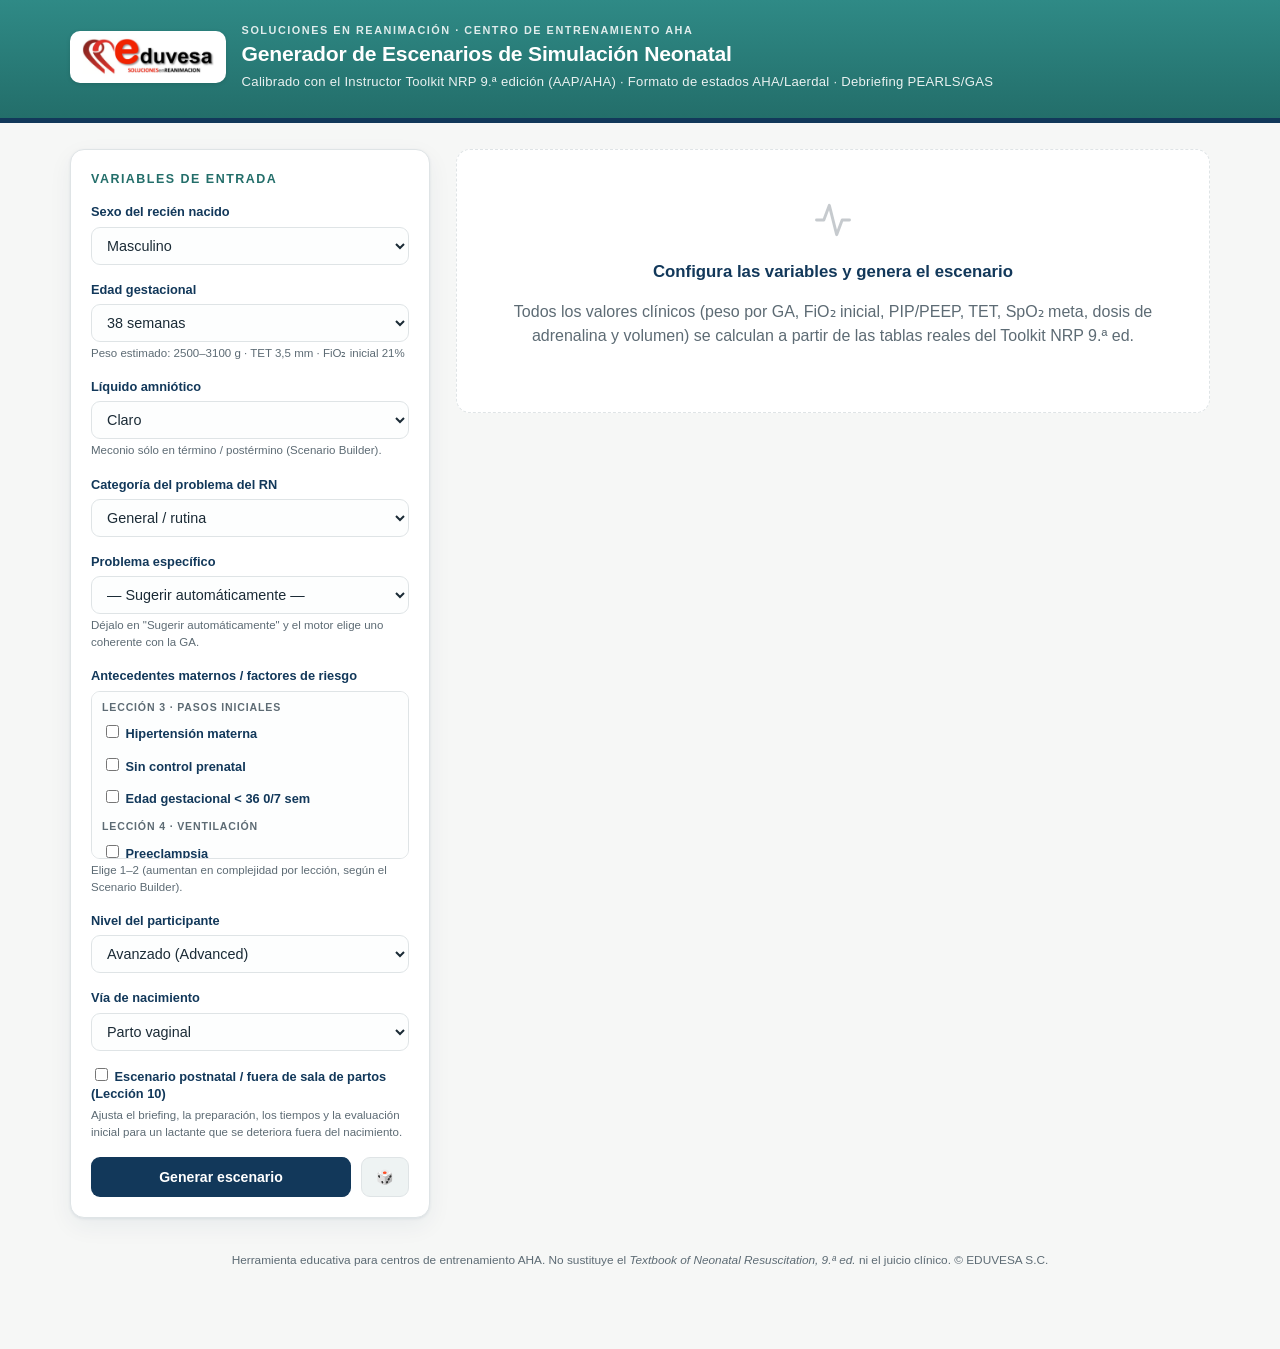
==== commit 22b0058b: "Add files via upload" ====
--- a/index.html
+++ b/index.html
@@ -34,6 +34,9 @@
   .brandrow{display:flex;align-items:center;gap:16px;flex-wrap:wrap}
   .mark{width:46px;height:46px;border-radius:10px;background:#fff;display:grid;place-items:center;flex:none}
   .mark svg{width:30px;height:30px}
+  .logo-badge{background:#fff;border-radius:10px;padding:7px 12px;flex:none;box-shadow:0 1px 4px rgba(0,0,0,.12);display:flex;align-items:center}
+  .brandlogo{height:38px;display:block}
+  @media(max-width:560px){.brandlogo{height:30px}}
   .brandrow h1{font-size:1.32rem;margin:0;letter-spacing:-.01em;font-weight:700}
   .brandrow .sub{font-size:.82rem;opacity:.9;margin-top:2px;letter-spacing:.02em}
   .eyebrow{text-transform:uppercase;letter-spacing:.14em;font-size:.68rem;font-weight:700;opacity:.85}
@@ -168,7 +171,10 @@
   .cert-actions{display:flex;gap:10px;margin-bottom:16px}
   .cert-actions button{border:none;border-radius:9px;font-weight:700;font-size:.86rem;padding:10px 16px;cursor:pointer}
   .cert-actions .p{background:var(--navy);color:#fff}
+  .cert-actions .p2{background:var(--teal);color:#fff}
   .cert-actions .c{background:#e7edee;color:var(--navy-2)}
+  .cert-hint{width:min(920px,100%);margin:-6px auto 14px;font-size:.76rem;color:#eaf0f2;background:rgba(18,56,90,.6);border:1px solid rgba(255,255,255,.15);border-radius:8px;padding:10px 14px;line-height:1.5}
+  .cert-hint b{color:#fff}
   .cert{width:min(920px,100%);background:#fff;border-radius:8px;box-shadow:0 20px 60px rgba(0,0,0,.4);position:relative;overflow:hidden}
   .cert-frame{margin:14px;border:2px solid var(--teal);border-radius:6px;padding:40px 46px 34px;position:relative}
   .cert-frame::before{content:"";position:absolute;inset:6px;border:1px solid #cfe0df;border-radius:4px;pointer-events:none}
@@ -176,6 +182,7 @@
   .cert-brand{display:flex;align-items:center;gap:12px;justify-content:center;margin-bottom:6px}
   .cert-brand .m{width:40px;height:40px;border-radius:9px;background:var(--teal);display:grid;place-items:center}
   .cert-brand .m svg{width:26px;height:26px}
+  .cert-brand .cert-logo{height:42px;display:block}
   .cert-brand .bt{text-align:left}
   .cert-brand .bt .b1{font-weight:800;color:var(--navy);font-size:1.02rem;letter-spacing:.01em;line-height:1.1}
   .cert-brand .bt .b2{font-size:.66rem;text-transform:uppercase;letter-spacing:.14em;color:var(--teal-dk);font-weight:700}
@@ -314,13 +321,9 @@
 <header class="app">
   <div class="wrap">
     <div class="brandrow">
-      <div class="mark" aria-hidden="true">
-        <svg viewBox="0 0 24 24" fill="none" stroke="#2f8a86" stroke-width="2" stroke-linecap="round" stroke-linejoin="round">
-          <path d="M3 12h3l2-5 3 10 2-7 2 4h6"/>
-        </svg>
-      </div>
+      <div class="logo-badge"><img id="brandLogo" class="brandlogo" alt="EDUVESA · Soluciones en Reanimación"></div>
       <div>
-        <div class="eyebrow">EDUVESA · Resuscitation Solutions</div>
+        <div class="eyebrow">Soluciones en Reanimación · Centro de Entrenamiento AHA</div>
         <h1>Generador de Escenarios de Simulación Neonatal</h1>
         <div class="sub">Calibrado con el Instructor Toolkit NRP 9.ª edición (AAP/AHA) · Formato de estados AHA/Laerdal · Debriefing PEARLS/GAS</div>
       </div>
@@ -426,6 +429,8 @@
 </div>
 
 <script>
+const EDUVESA_LOGO="[data-uri]";
+
 /* ============================================================
    DATOS NRP 9.ª ed. (extraídos del Instructor Toolkit subido)
    ============================================================ */
@@ -1361,7 +1366,8 @@
     </div>
     <div class="score" id="ev_score"></div>
     <div class="eval-tools">
-      <button class="btn-primary" style="flex:none" onclick="window.print()">🖨 Imprimir constancia</button>
+      <button class="btn-primary" style="flex:none" onclick="generarConstancia()">🏅 Generar / imprimir constancia</button>
+      <button class="btn-ghost" onclick="window.print()">🖨 Imprimir evaluación</button>
       <button class="btn-ghost" onclick="copiarEval()">📋 Copiar resultado</button>
     </div>
   </div>`;
@@ -1669,14 +1675,16 @@
   view.innerHTML=`
     <div class="cert-actions">
       <button class="p" onclick="window.print()">🖨 Imprimir / PDF</button>
+      <button class="p2" onclick="constanciaNuevaPestana()">🗔 Abrir para imprimir</button>
       <button class="c" onclick="cerrarConstancia()">✕ Cerrar</button>
     </div>
+    <div class="cert-hint">Para imprimir se usa el diálogo del navegador (elige “Guardar como PDF” o una impresora). Si el botón no abre nada, es porque la vista previa dentro de Claude bloquea la impresión: usa <b>“Abrir para imprimir”</b>, o abre el archivo en tu navegador o en GitHub Pages.</div>
     <div class="cert" id="certDoc">
       <div class="cert-band"></div>
       <div class="cert-frame">
         <div class="cert-brand">
-          <div class="m"><svg viewBox="0 0 24 24" fill="none" stroke="#fff" stroke-width="2" stroke-linecap="round" stroke-linejoin="round"><path d="M3 12h3l2-5 3 10 2-7 2 4h6"/></svg></div>
-          <div class="bt"><div class="b1">EDUVESA · Resuscitation Solutions</div><div class="b2">Centro de Entrenamiento AHA</div></div>
+          <img class="cert-logo" src="${EDUVESA_LOGO}" alt="EDUVESA">
+          <div class="bt"><div class="b1">Soluciones en Reanimación</div><div class="b2">Centro de Entrenamiento AHA</div></div>
         </div>
         <div class="kick">Constancia de desempeño satisfactorio</div>
         <h1>Simulación de Reanimación Neonatal</h1>
@@ -1716,6 +1724,25 @@
 function cerrarConstancia(){
   const v=document.getElementById("certView"); if(v)v.remove();
   document.body.classList.remove("cert-open");
+}
+function constanciaNuevaPestana(){
+  const doc=document.getElementById("certDoc"); if(!doc)return;
+  const estilos=[...document.querySelectorAll("style")].map(s=>s.outerHTML).join("");
+  const html='<!DOCTYPE html><html lang="es"><head><meta charset="utf-8"><title>Constancia EDUVESA</title>'+estilos+
+    '</head><body style="background:#fff;margin:0;padding:22px;display:flex;justify-content:center">'+doc.outerHTML+
+    '<script>window.onload=function(){setTimeout(function(){try{window.print();}catch(e){}},400);};<\/script></body></html>';
+  let w=null;
+  try{ w=window.open("","_blank"); }catch(e){ w=null; }
+  if(w && w.document){ w.document.open(); w.document.write(html); w.document.close(); return; }
+  // fallback por Blob si window.open está bloqueado
+  try{
+    const blob=new Blob([html],{type:"text/html"}); const url=URL.createObjectURL(blob);
+    const a=document.createElement("a"); a.href=url; a.target="_blank"; a.rel="noopener";
+    document.body.appendChild(a); a.click(); document.body.removeChild(a);
+    setTimeout(()=>URL.revokeObjectURL(url),4000);
+  }catch(e){
+    alert("Tu entorno bloquea abrir ventanas nuevas. Descarga el archivo HTML y ábrelo en tu navegador (o publícalo en GitHub Pages) para imprimir la constancia.");
+  }
 }
 
 /* ============================================================
@@ -2145,6 +2172,7 @@
 }
 
 /* init */
+(function(){var bl=document.getElementById("brandLogo"); if(bl)bl.src=EDUVESA_LOGO;})();
 initGA();
 poblarProblemas();
 initRiesgos();
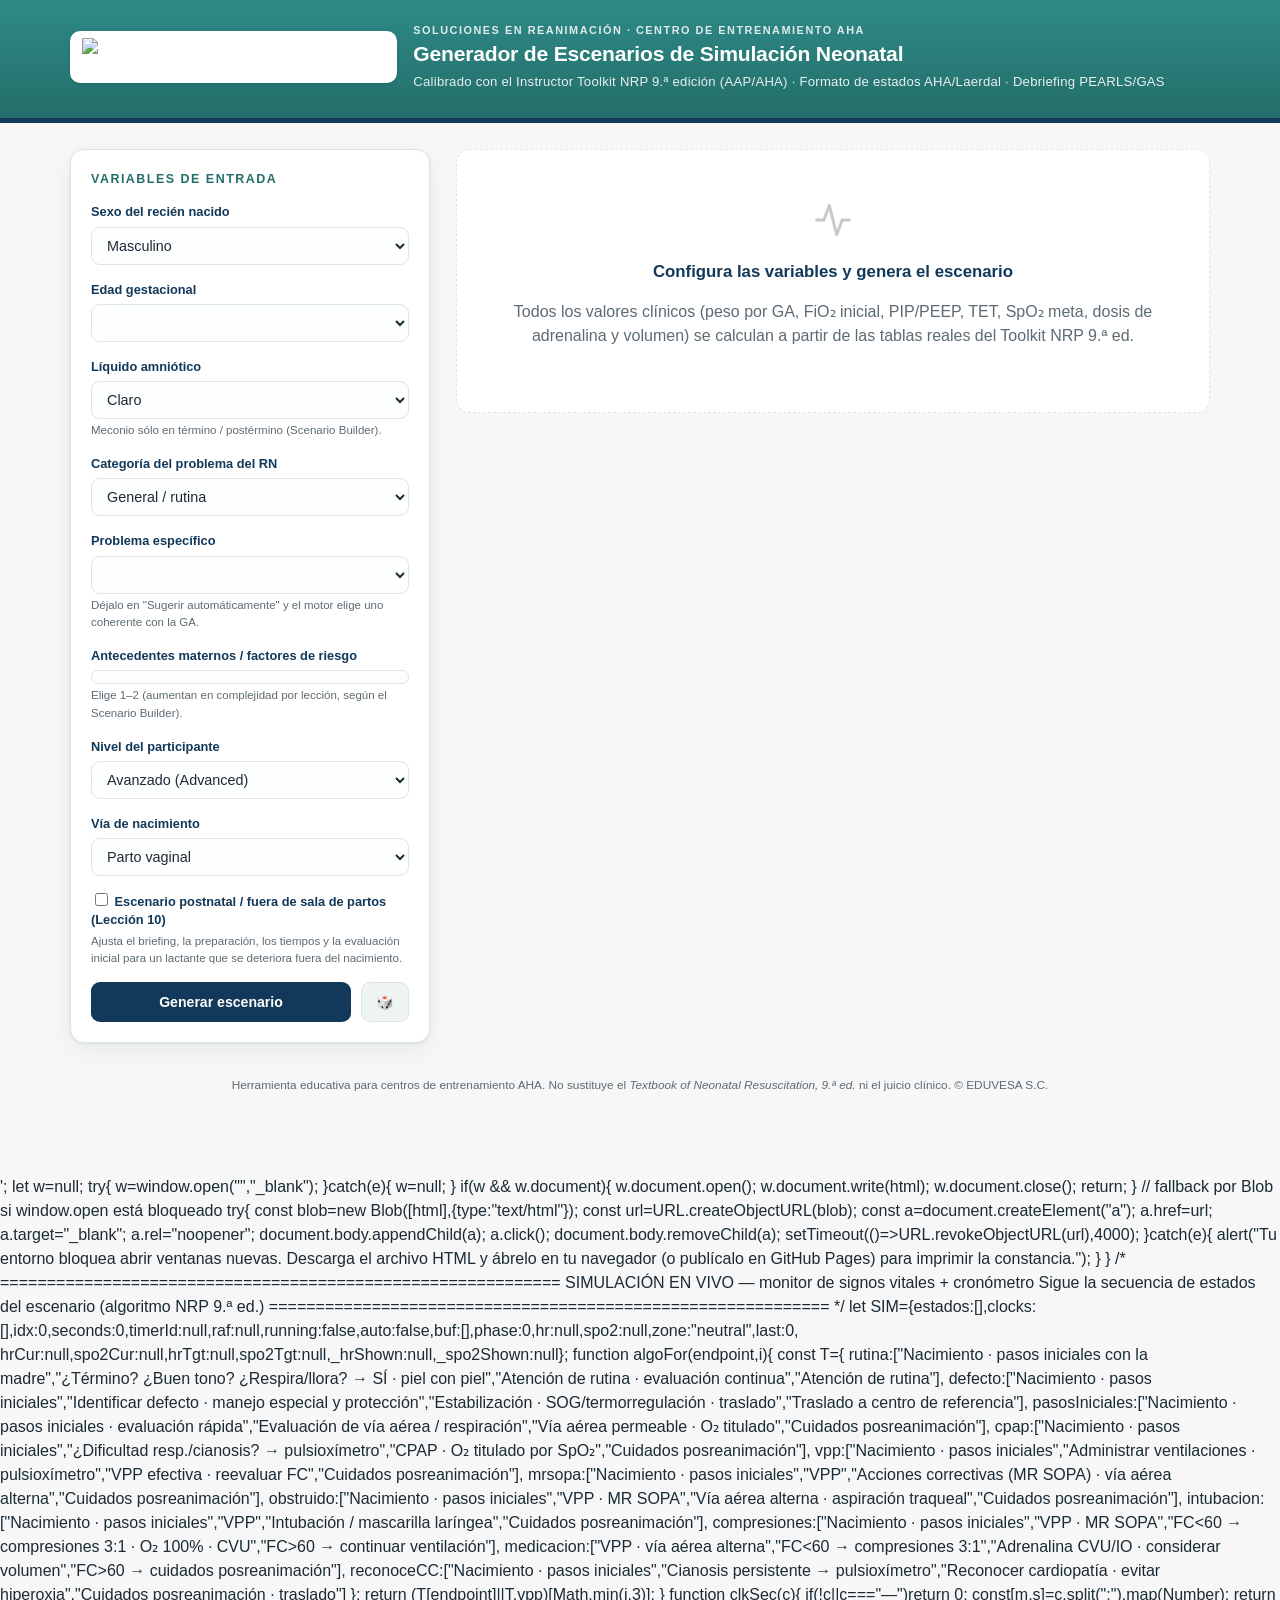
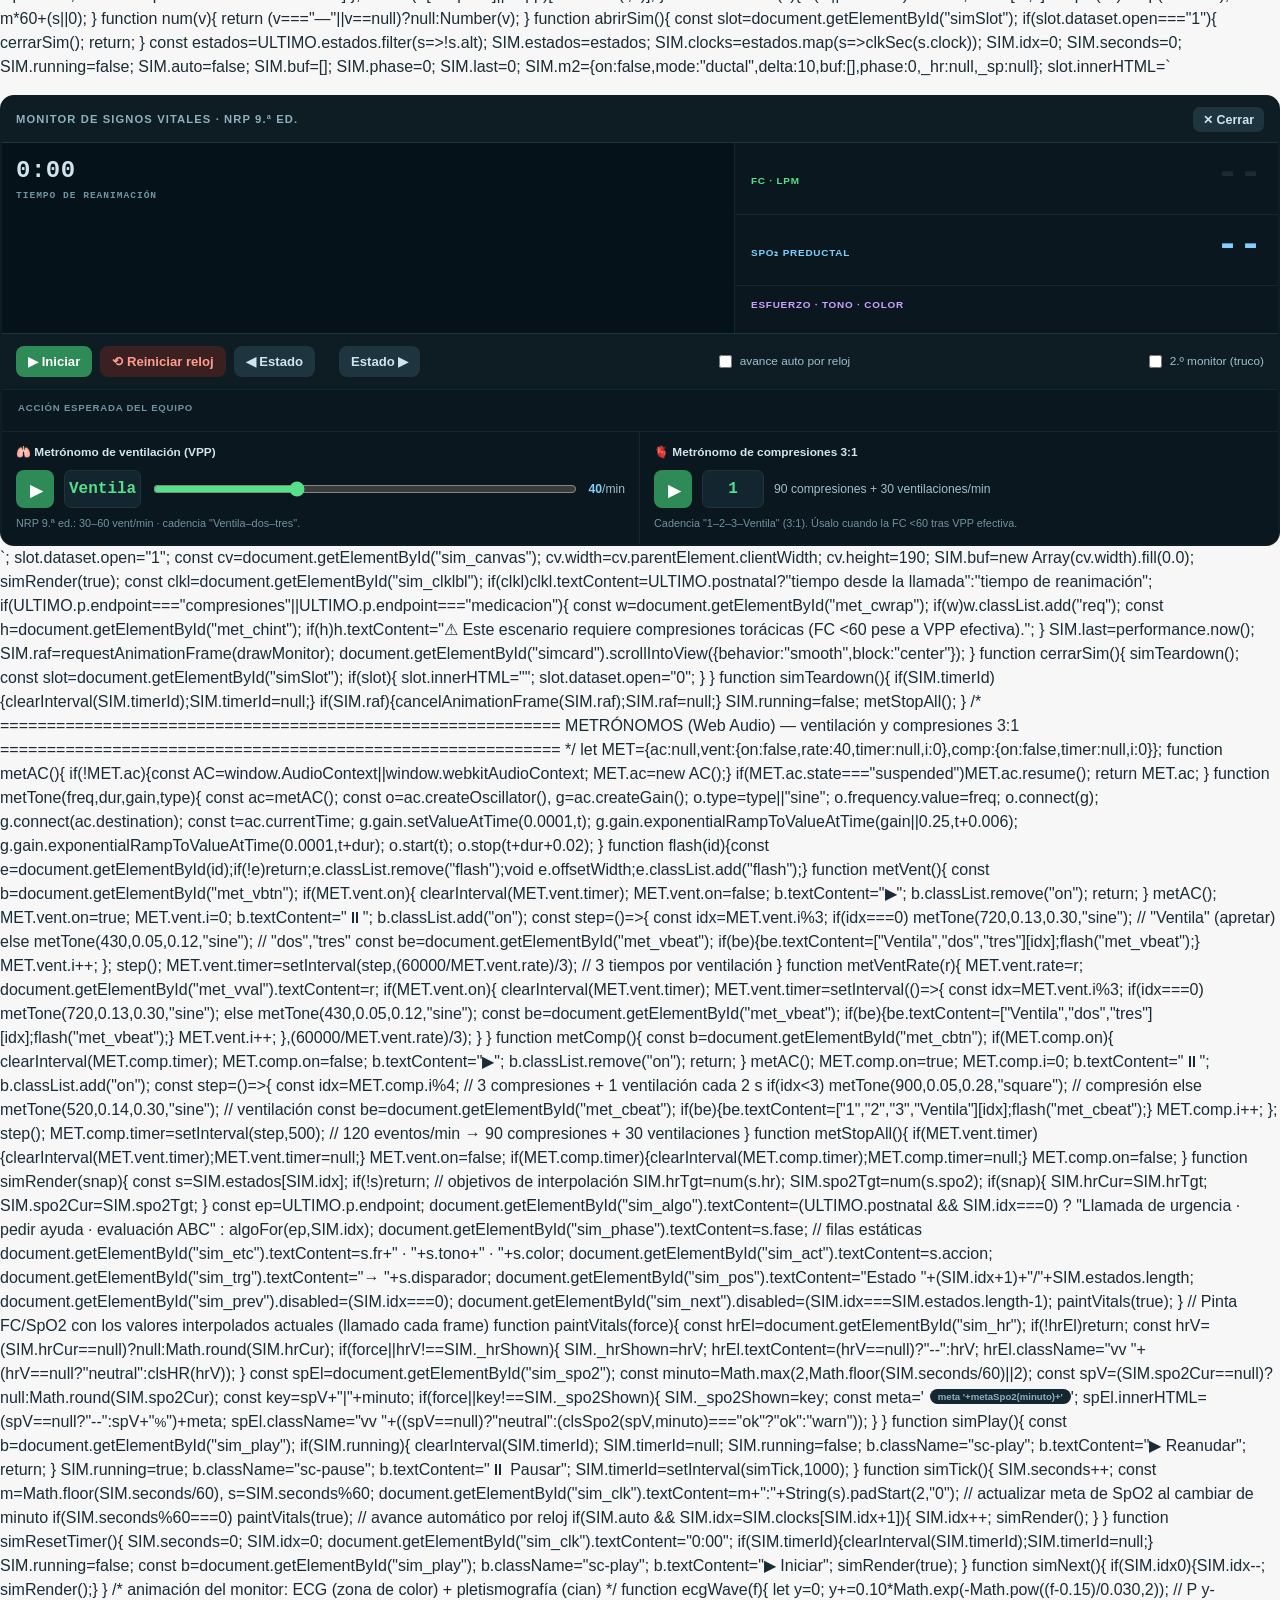
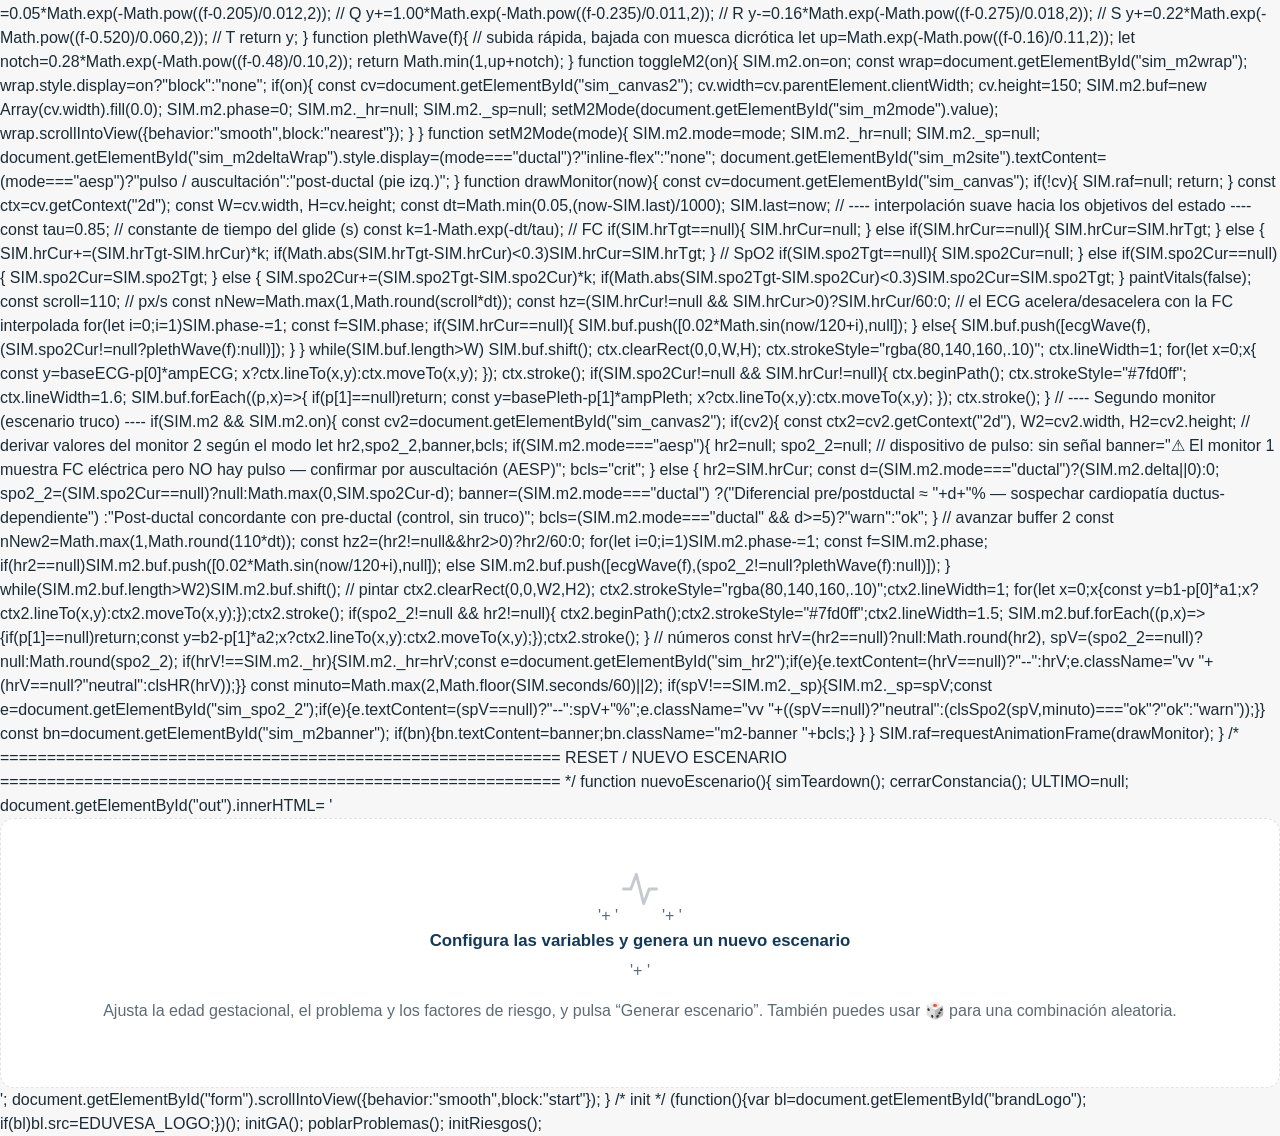
==== commit eb3ac40e: "feat: activar instructivo y modo guiado V1.1 [skip ci]" ====
--- a/index.html
+++ b/index.html
@@ -316,6 +316,7 @@
     .wrap{padding:0}
   }
 </style>
+  <link rel="stylesheet" href="guia.css">
 </head>
 <body>
 <header class="app">
@@ -1730,7 +1731,8 @@
   const estilos=[...document.querySelectorAll("style")].map(s=>s.outerHTML).join("");
   const html='<!DOCTYPE html><html lang="es"><head><meta charset="utf-8"><title>Constancia EDUVESA</title>'+estilos+
     '</head><body style="background:#fff;margin:0;padding:22px;display:flex;justify-content:center">'+doc.outerHTML+
-    '<script>window.onload=function(){setTimeout(function(){try{window.print();}catch(e){}},400);};<\/script></body></html>';
+    '<script>window.onload=function(){setTimeout(function(){try{window.print();}catch(e){}},400);};<\/script>  <script src="guia.js"></script>
+</body></html>';
   let w=null;
   try{ w=window.open("","_blank"); }catch(e){ w=null; }
   if(w && w.document){ w.document.open(); w.document.write(html); w.document.close(); return; }
--- a/guia.css
+++ b/guia.css
@@ -0,0 +1,16 @@
+/* NRP Escenarios V1.1 — ayuda integrada y modo guiado */
+:root{--guide-primary:#36568b;--guide-accent:#0f766e;--guide-bg:#fff;--guide-ink:#172033;--guide-muted:#64748b;--guide-border:#dbe4ef;--guide-shadow:0 18px 55px rgba(15,23,42,.22)}
+.guide-toolbar{display:flex;flex-wrap:wrap;gap:8px;margin:0 0 16px;padding:12px;border:1px solid #dbe4ef;border-radius:14px;background:linear-gradient(135deg,#f8fbff,#f2fbf8)}
+.guide-toolbar button{appearance:none;border:0;border-radius:10px;padding:10px 14px;font-weight:700;cursor:pointer;font:inherit}
+.guide-help-btn{background:#36568b;color:white}.guide-start-btn{background:#0f766e;color:white}.guide-toolbar-note{flex-basis:100%;font-size:12px;color:#64748b;line-height:1.4}
+.guide-version{display:inline-flex;align-items:center;margin-left:8px;padding:3px 8px;border-radius:999px;background:#e8f0ff;color:#36568b;font-size:11px;font-weight:800;vertical-align:middle}
+.guide-modal-backdrop{position:fixed;inset:0;z-index:10000;background:rgba(15,23,42,.58);display:none;align-items:center;justify-content:center;padding:18px}.guide-modal-backdrop.is-open{display:flex}
+.guide-modal{width:min(920px,96vw);max-height:92vh;overflow:auto;background:#fff;color:#172033;border-radius:18px;box-shadow:var(--guide-shadow)}
+.guide-modal-head{position:sticky;top:0;z-index:2;display:flex;align-items:flex-start;justify-content:space-between;gap:16px;padding:18px 22px;border-bottom:1px solid #e5eaf1;background:rgba(255,255,255,.97);backdrop-filter:blur(8px)}
+.guide-modal-head h2{margin:0;font-size:22px}.guide-modal-head p{margin:4px 0 0;color:#64748b;font-size:13px}.guide-close{border:0;background:#eef2f7;border-radius:10px;width:38px;height:38px;font-size:21px;cursor:pointer}
+.guide-modal-body{padding:22px}.guide-flow{display:grid;grid-template-columns:repeat(auto-fit,minmax(130px,1fr));gap:8px;margin:0 0 20px}.guide-flow span{padding:10px;border-radius:10px;background:#f3f7fb;text-align:center;font-size:12px;font-weight:750}.guide-section{margin:0 0 20px}.guide-section h3{margin:0 0 8px;color:#36568b;font-size:17px}.guide-section p,.guide-section li{font-size:14px;line-height:1.55}.guide-section ul,.guide-section ol{padding-left:20px}.guide-callout{padding:14px 16px;border-left:4px solid #0f766e;background:#f0fdfa;border-radius:8px;font-size:13px;line-height:1.5}.guide-warning{border-left-color:#b45309;background:#fffbeb}.guide-kbd{display:inline-block;padding:2px 7px;border:1px solid #cbd5e1;border-bottom-width:2px;border-radius:6px;background:#fff;font-size:11px}
+.guide-overlay{position:fixed;inset:0;z-index:11000;pointer-events:none;background:rgba(15,23,42,.34);display:none}.guide-overlay.is-open{display:block}.guide-highlight{position:relative!important;z-index:11002!important;box-shadow:0 0 0 5px rgba(45,212,191,.45),0 0 0 9999px rgba(15,23,42,.28)!important;border-radius:12px!important;scroll-margin:120px}.guide-highlight,.guide-highlight *{pointer-events:auto!important}
+.guide-tip{position:fixed;z-index:11003;width:min(390px,calc(100vw - 24px));background:#fff;color:#172033;border-radius:16px;box-shadow:var(--guide-shadow);padding:16px;display:none}.guide-tip.is-open{display:block}.guide-tip-top{display:flex;align-items:center;justify-content:space-between;gap:10px;margin-bottom:8px}.guide-step-label{font-size:11px;font-weight:800;text-transform:uppercase;letter-spacing:.05em;color:#0f766e}.guide-tip h3{font-size:18px;margin:0 0 7px}.guide-tip p{font-size:13px;line-height:1.5;margin:0;color:#475569}.guide-progress{height:6px;background:#e8eef5;border-radius:999px;margin:14px 0 12px;overflow:hidden}.guide-progress>span{display:block;height:100%;background:#0f766e;transition:width .2s ease}.guide-actions{display:flex;justify-content:space-between;gap:8px}.guide-actions button{border:0;border-radius:9px;padding:9px 12px;font:inherit;font-weight:750;cursor:pointer}.guide-prev,.guide-exit{background:#eef2f7;color:#334155}.guide-next{background:#36568b;color:#fff}.guide-next:disabled{opacity:.5;cursor:not-allowed}.guide-float-help{position:fixed;right:18px;bottom:18px;z-index:8000;border:0;border-radius:999px;background:#36568b;color:#fff;box-shadow:0 8px 28px rgba(54,86,139,.3);padding:11px 15px;font-weight:800;cursor:pointer;font:inherit}
+.guide-objective-card{margin:12px 0;padding:13px 14px;border:1px dashed #9fb2cc;border-radius:12px;background:#f8fbff;font-size:13px;line-height:1.5}.guide-objective-card strong{color:#36568b}
+@media(max-width:640px){.guide-modal-backdrop{padding:0}.guide-modal{width:100vw;max-height:100vh;height:100vh;border-radius:0}.guide-modal-body{padding:18px}.guide-float-help{right:12px;bottom:12px}.guide-toolbar button{flex:1}.guide-tip{bottom:12px!important;left:12px!important;right:12px!important;top:auto!important;width:auto}}
+@media(prefers-reduced-motion:reduce){*{scroll-behavior:auto!important}.guide-progress>span{transition:none}}
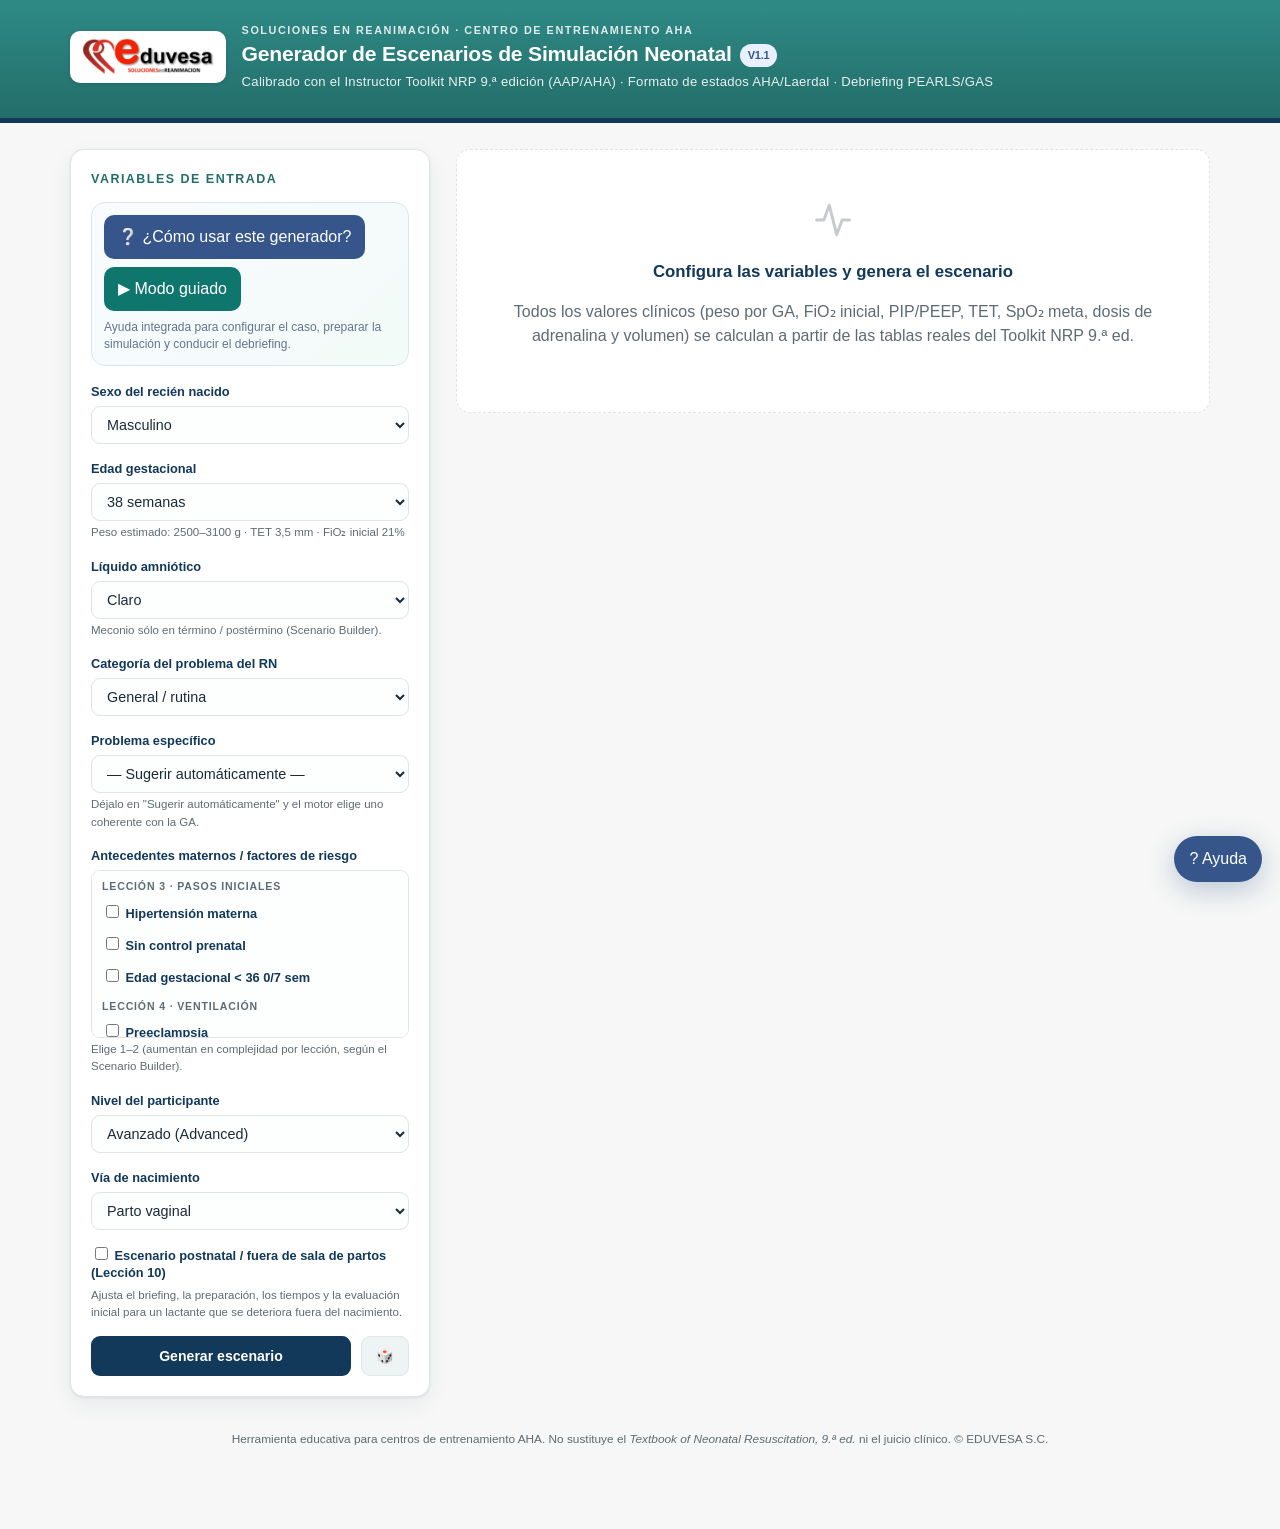
==== commit 81e6d43c: "fix: activar guía V1.1 en el documento principal [skip ci]" ====
--- a/index.html
+++ b/index.html
@@ -1731,8 +1731,7 @@
   const estilos=[...document.querySelectorAll("style")].map(s=>s.outerHTML).join("");
   const html='<!DOCTYPE html><html lang="es"><head><meta charset="utf-8"><title>Constancia EDUVESA</title>'+estilos+
     '</head><body style="background:#fff;margin:0;padding:22px;display:flex;justify-content:center">'+doc.outerHTML+
-    '<script>window.onload=function(){setTimeout(function(){try{window.print();}catch(e){}},400);};<\/script>  <script src="guia.js"></script>
-</body></html>';
+    '<script>window.onload=function(){setTimeout(function(){try{window.print();}catch(e){}},400);};<\/script></body></html>';
   let w=null;
   try{ w=window.open("","_blank"); }catch(e){ w=null; }
   if(w && w.document){ w.document.open(); w.document.write(html); w.document.close(); return; }
@@ -2179,5 +2178,6 @@
 poblarProblemas();
 initRiesgos();
 </script>
+  <script src="guia.js"></script>
 </body>
 </html>
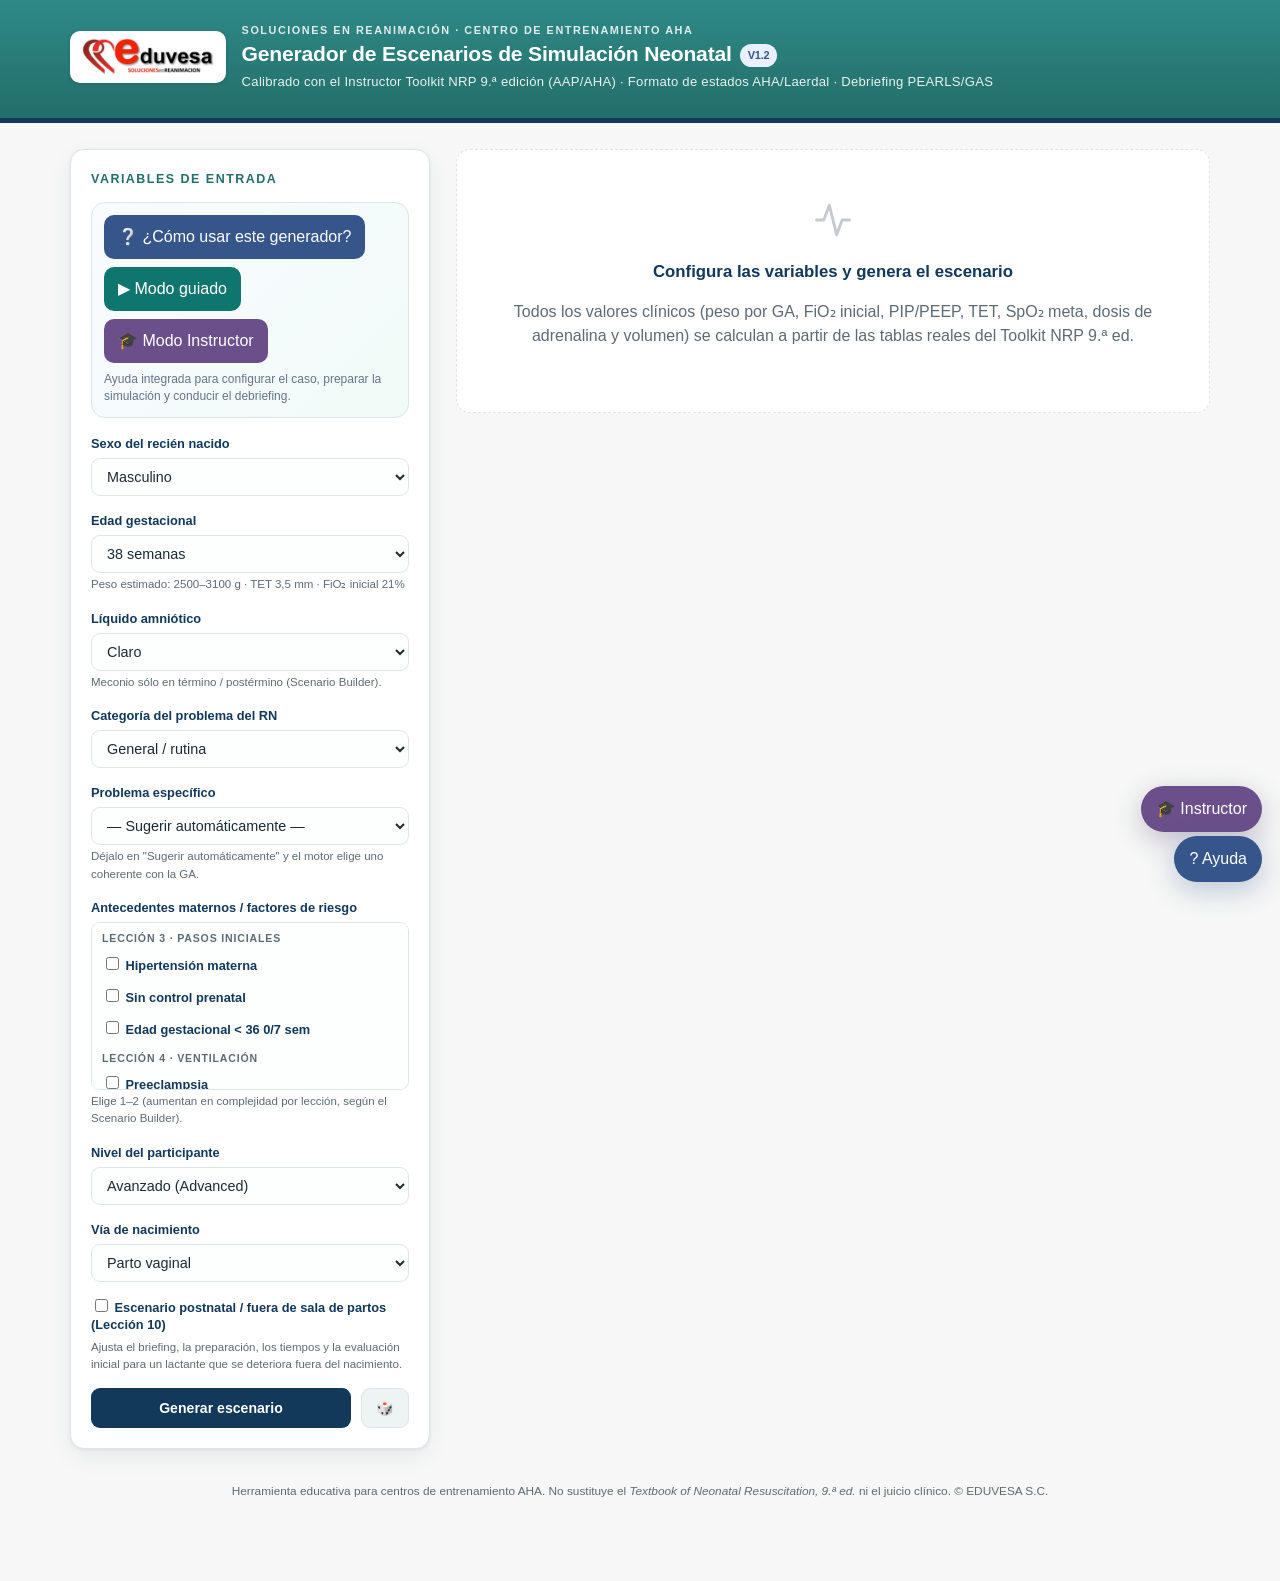
==== commit b30eb21a: "feat: activar Modo Instructor V1.2 [skip ci]" ====
--- a/index.html
+++ b/index.html
@@ -317,6 +317,7 @@
   }
 </style>
   <link rel="stylesheet" href="guia.css">
+  <link rel="stylesheet" href="instructor.css">
 </head>
 <body>
 <header class="app">
@@ -2179,5 +2180,6 @@
 initRiesgos();
 </script>
   <script src="guia.js"></script>
+  <script src="instructor.js"></script>
 </body>
 </html>
--- a/guia.css
+++ b/guia.css
@@ -14,3 +14,4 @@
 .guide-objective-card{margin:12px 0;padding:13px 14px;border:1px dashed #9fb2cc;border-radius:12px;background:#f8fbff;font-size:13px;line-height:1.5}.guide-objective-card strong{color:#36568b}
 @media(max-width:640px){.guide-modal-backdrop{padding:0}.guide-modal{width:100vw;max-height:100vh;height:100vh;border-radius:0}.guide-modal-body{padding:18px}.guide-float-help{right:12px;bottom:12px}.guide-toolbar button{flex:1}.guide-tip{bottom:12px!important;left:12px!important;right:12px!important;top:auto!important;width:auto}}
 @media(prefers-reduced-motion:reduce){*{scroll-behavior:auto!important}.guide-progress>span{transition:none}}
+/* integración V1.1 validada */
--- a/instructor.css
+++ b/instructor.css
@@ -0,0 +1,13 @@
+/* NRP Escenarios V1.2 — Modo Instructor */
+.instructor-btn{background:#6b4f8a!important;color:#fff!important}
+.instructor-float{position:fixed;right:18px;bottom:68px;z-index:7999;border:0;border-radius:999px;background:#6b4f8a;color:#fff;box-shadow:0 8px 28px rgba(70,45,95,.28);padding:11px 15px;font-weight:800;cursor:pointer;font:inherit}
+.instructor-backdrop{position:fixed;inset:0;z-index:12000;background:rgba(9,18,30,.72);display:none;align-items:center;justify-content:center;padding:18px}.instructor-backdrop.is-open{display:flex}
+.instructor-shell{width:min(1080px,97vw);max-height:94vh;overflow:auto;background:#f7f8fb;color:#172033;border-radius:18px;box-shadow:0 22px 70px rgba(0,0,0,.38)}
+.instructor-head{position:sticky;top:0;z-index:3;display:flex;align-items:flex-start;justify-content:space-between;gap:18px;padding:18px 22px;background:#253858;color:#fff;border-bottom:4px solid #6b4f8a}.instructor-head h2{margin:0;font-size:22px}.instructor-head p{margin:4px 0 0;font-size:12px;opacity:.82}.instructor-head-actions{display:flex;gap:8px;flex-wrap:wrap}.instructor-head button{border:0;border-radius:9px;padding:9px 12px;font:inherit;font-weight:750;cursor:pointer}.inst-print{background:#fff;color:#253858}.inst-refresh{background:#e8ddf3;color:#4d3568}.inst-close{background:#e9eef5;color:#253858}
+.instructor-body{padding:20px}.inst-banner{padding:12px 14px;border-left:4px solid #6b4f8a;background:#f0ebf6;border-radius:8px;font-size:13px;margin-bottom:16px}.inst-banner.warn{border-left-color:#b45309;background:#fff7e6}
+.inst-summary{display:grid;grid-template-columns:repeat(auto-fit,minmax(150px,1fr));gap:9px;margin-bottom:18px}.inst-summary .i{background:#fff;border:1px solid #dfe5ed;border-radius:10px;padding:10px}.inst-summary .k{font-size:10px;text-transform:uppercase;letter-spacing:.07em;color:#6b7280;font-weight:800}.inst-summary .v{font-size:13px;color:#253858;font-weight:750;margin-top:2px}
+.inst-grid{display:grid;grid-template-columns:1fr 1fr;gap:14px}.inst-card{background:#fff;border:1px solid #dfe5ed;border-radius:13px;padding:15px;break-inside:avoid}.inst-card.wide{grid-column:1/-1}.inst-card h3{margin:0 0 9px;font-size:15px;color:#253858;display:flex;align-items:center;gap:7px}.inst-card h3 .n{display:inline-grid;place-items:center;width:22px;height:22px;background:#6b4f8a;color:#fff;border-radius:6px;font-size:11px}.inst-card ul,.inst-card ol{margin:0;padding-left:20px}.inst-card li{font-size:13px;line-height:1.45;margin:5px 0}.inst-card p{font-size:13px;line-height:1.48;margin:5px 0}.inst-card .critical{color:#a52a1e;font-weight:750}.inst-card .cue{background:#eef6ff;border-left:3px solid #376f9f;padding:8px 10px;border-radius:6px;margin:7px 0;font-size:12.5px}.inst-card .stop{background:#edf8f0;border-left:3px solid #2e8b57;padding:8px 10px;border-radius:6px;margin:7px 0;font-size:12.5px}
+.inst-table{width:100%;border-collapse:collapse;font-size:12.5px}.inst-table th{background:#edf1f6;text-align:left;color:#4b5563;font-size:10px;text-transform:uppercase;letter-spacing:.04em;padding:7px;border-bottom:1px solid #dfe5ed}.inst-table td{padding:8px 7px;border-bottom:1px solid #edf0f4;vertical-align:top}.inst-hidden-badge{display:inline-block;background:#fbe8e6;color:#a52a1e;border-radius:999px;padding:2px 8px;font-size:10px;font-weight:800;text-transform:uppercase;letter-spacing:.05em}
+.inst-note{width:100%;min-height:72px;border:1px solid #ccd5df;border-radius:9px;padding:9px;font:inherit;font-size:12.5px;resize:vertical}.inst-footer{font-size:11px;color:#667085;margin-top:16px;padding-top:12px;border-top:1px solid #dfe5ed}
+@media(max-width:720px){.inst-grid{grid-template-columns:1fr}.inst-card.wide{grid-column:auto}.instructor-backdrop{padding:0}.instructor-shell{width:100vw;height:100vh;max-height:100vh;border-radius:0}.instructor-head{position:sticky}.instructor-float{right:12px;bottom:62px}}
+@media print{body.inst-printing>*:not(#instructorMode){display:none!important}body.inst-printing #instructorMode{display:block!important;position:static!important;background:#fff!important;padding:0!important}body.inst-printing .instructor-shell{width:100%!important;max-height:none!important;box-shadow:none!important;border-radius:0!important;overflow:visible!important}body.inst-printing .instructor-head-actions{display:none!important}body.inst-printing .inst-card{break-inside:avoid}.instructor-body{padding:12px!important}}
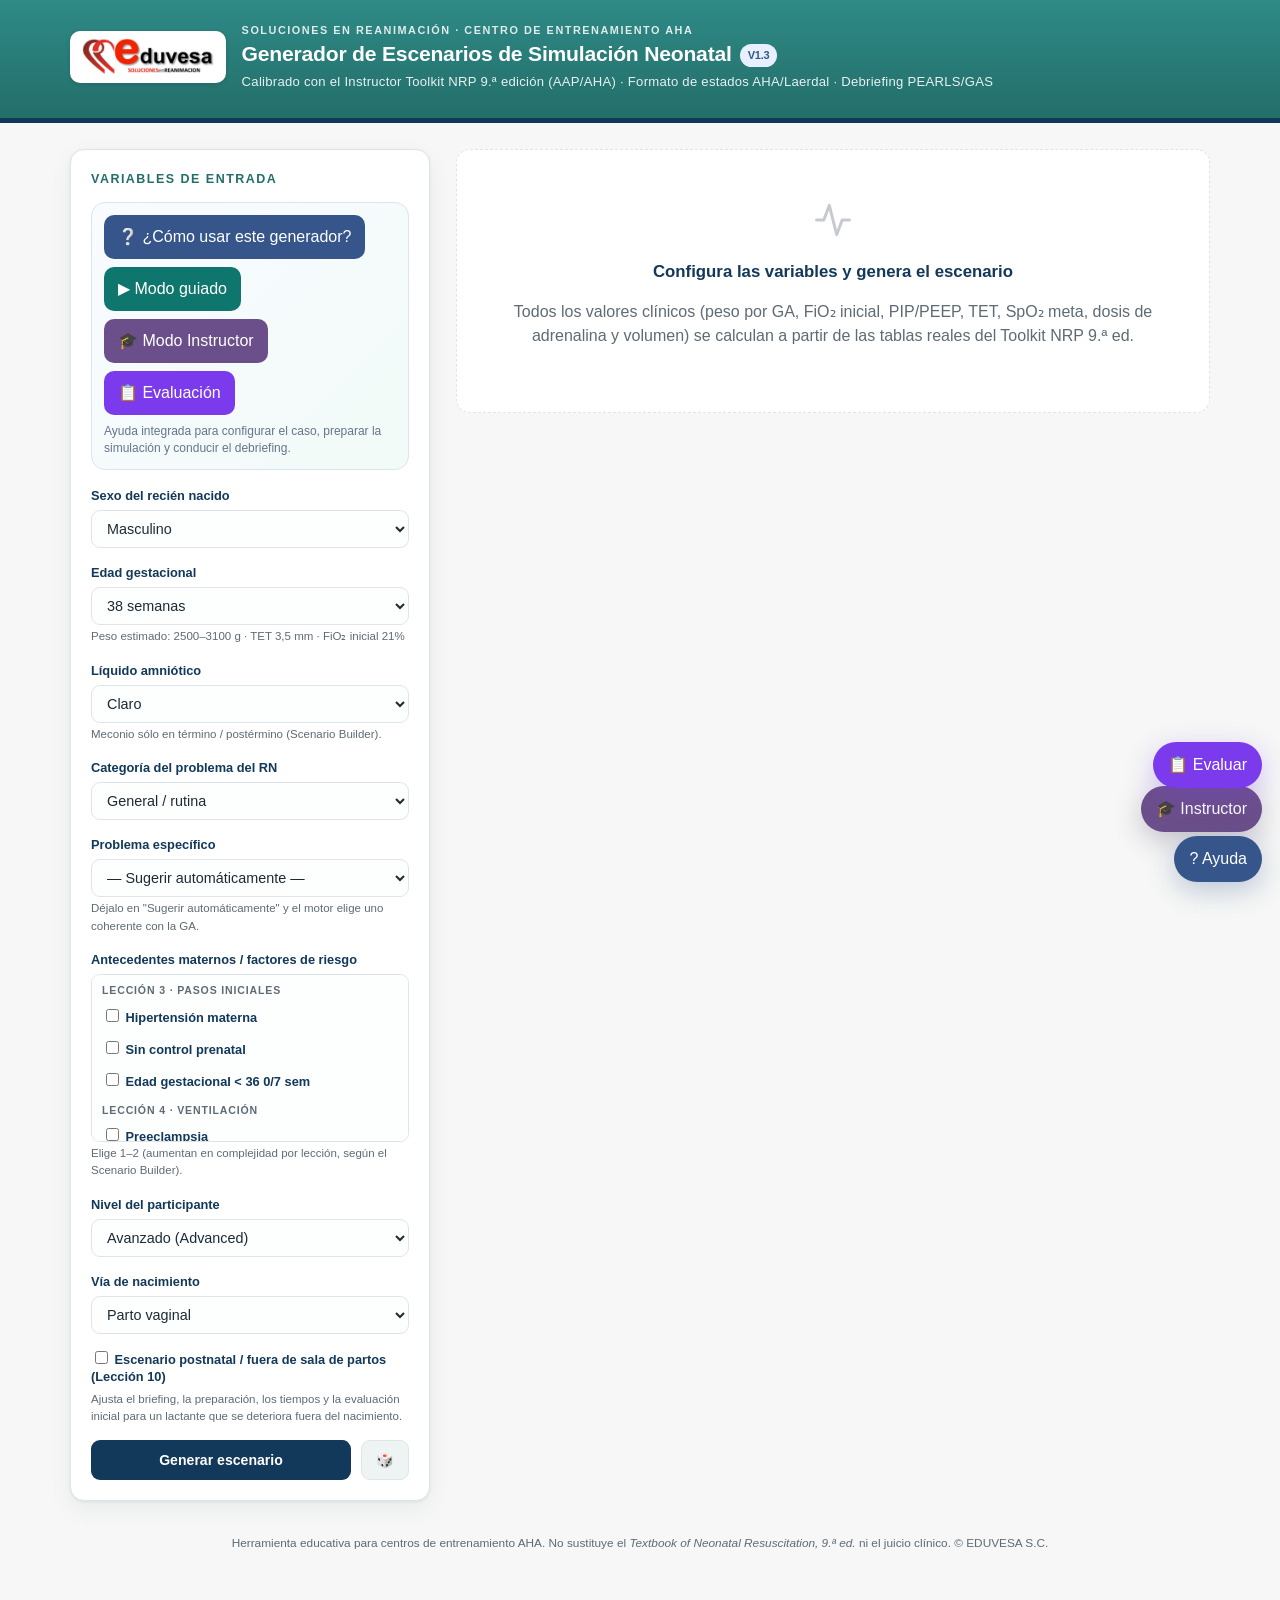
==== commit 174d14eb: "feat: activar Modo Evaluación V1.3 [skip ci]" ====
--- a/index.html
+++ b/index.html
@@ -318,6 +318,7 @@
 </style>
   <link rel="stylesheet" href="guia.css">
   <link rel="stylesheet" href="instructor.css">
+  <link rel="stylesheet" href="evaluacion.css">
 </head>
 <body>
 <header class="app">
@@ -2181,5 +2182,6 @@
 </script>
   <script src="guia.js"></script>
   <script src="instructor.js"></script>
+  <script src="evaluacion.js"></script>
 </body>
 </html>
--- a/evaluacion.css
+++ b/evaluacion.css
@@ -0,0 +1,22 @@
+/* NRP Escenarios V1.3 — Modo Evaluación de Instructor */
+:root{--eval-navy:#17385f;--eval-teal:#0f766e;--eval-blue:#2563eb;--eval-green:#15803d;--eval-amber:#b45309;--eval-red:#b91c1c;--eval-bg:#f6f8fb;--eval-card:#fff;--eval-line:#d9e2ec;--eval-ink:#172033;--eval-muted:#64748b;--eval-shadow:0 20px 60px rgba(15,23,42,.28)}
+.eval-backdrop{position:fixed;inset:0;z-index:13000;background:rgba(8,15,30,.72);display:none;padding:18px;overflow:auto}.eval-backdrop.is-open{display:block}
+.eval-shell{width:min(1180px,100%);margin:0 auto;background:var(--eval-bg);border-radius:18px;box-shadow:var(--eval-shadow);overflow:hidden;min-height:calc(100vh - 36px)}
+.eval-head{position:sticky;top:0;z-index:5;background:linear-gradient(135deg,var(--eval-navy),#24517f);color:#fff;padding:16px 20px;display:flex;align-items:center;justify-content:space-between;gap:14px;flex-wrap:wrap}
+.eval-head h2{margin:0;font-size:1.15rem}.eval-head p{margin:3px 0 0;font-size:.78rem;opacity:.86}.eval-actions{display:flex;gap:8px;flex-wrap:wrap}.eval-actions button,.eval-btn{border:0;border-radius:9px;padding:9px 12px;font:inherit;font-weight:750;cursor:pointer}.eval-actions .light{background:#eef4fb;color:#17385f}.eval-actions .green{background:#dff5e7;color:#14532d}.eval-actions .close{background:#fff;color:#17385f}
+.eval-body{padding:18px 20px 28px}.eval-banner{padding:12px 14px;border-radius:10px;background:#eaf2ff;border-left:4px solid var(--eval-blue);font-size:.82rem;line-height:1.5;margin-bottom:14px}.eval-banner.warn{background:#fff7ed;border-left-color:var(--eval-amber)}
+.eval-topgrid{display:grid;grid-template-columns:repeat(4,minmax(0,1fr));gap:10px;margin-bottom:14px}@media(max-width:900px){.eval-topgrid{grid-template-columns:repeat(2,minmax(0,1fr))}}@media(max-width:560px){.eval-topgrid{grid-template-columns:1fr}}
+.eval-stat{background:#fff;border:1px solid var(--eval-line);border-radius:12px;padding:12px}.eval-stat .k{font-size:.65rem;text-transform:uppercase;letter-spacing:.06em;color:var(--eval-muted);font-weight:800}.eval-stat .v{font-size:1.08rem;font-weight:800;color:var(--eval-navy);margin-top:3px}.eval-clock{font-family:ui-monospace,SFMono-Regular,Menlo,Consolas,monospace;font-size:1.5rem!important}
+.eval-grid{display:grid;grid-template-columns:1.3fr .7fr;gap:14px}@media(max-width:920px){.eval-grid{grid-template-columns:1fr}}
+.eval-card{background:#fff;border:1px solid var(--eval-line);border-radius:14px;overflow:hidden}.eval-card h3{margin:0;padding:12px 14px;background:#f1f5f9;color:var(--eval-navy);font-size:.86rem}.eval-card .inner{padding:12px 14px}
+.eval-table{width:100%;border-collapse:collapse}.eval-table th{font-size:.65rem;text-transform:uppercase;letter-spacing:.04em;color:var(--eval-muted);text-align:left;background:#f8fafc;padding:8px;border-bottom:1px solid var(--eval-line)}.eval-table td{padding:9px 8px;border-bottom:1px solid #edf1f5;font-size:.79rem;vertical-align:top}.eval-table tr:last-child td{border-bottom:0}.eval-table .metric{font-weight:650;color:#243244}.eval-table .critical-row{background:#fff7f7}
+.eval-status{display:grid;grid-template-columns:repeat(4,1fr);gap:4px;min-width:300px}.eval-status button{border:1px solid var(--eval-line);background:#fff;border-radius:7px;padding:7px 5px;font-size:.68rem;font-weight:750;cursor:pointer}.eval-status button.sel[data-value="done"]{background:#dcfce7;color:#166534;border-color:#86efac}.eval-status button.sel[data-value="partial"]{background:#fef3c7;color:#92400e;border-color:#fcd34d}.eval-status button.sel[data-value="missed"]{background:#fee2e2;color:#991b1b;border-color:#fca5a5}.eval-status button.sel[data-value="critical"]{background:#7f1d1d;color:#fff;border-color:#7f1d1d}
+.eval-timebtn{border:1px solid var(--eval-line);background:#eef4fb;color:#17385f;border-radius:7px;padding:6px 8px;font-size:.7rem;font-weight:750;cursor:pointer}.eval-timestamp{font-family:ui-monospace,SFMono-Regular,Menlo,Consolas,monospace;font-size:.72rem;color:var(--eval-muted);display:block;margin-top:4px}
+.eval-textarea{width:100%;min-height:78px;border:1px solid var(--eval-line);border-radius:9px;padding:9px;font:inherit;font-size:.8rem;resize:vertical}.eval-input{width:100%;border:1px solid var(--eval-line);border-radius:8px;padding:8px;font:inherit;font-size:.8rem}
+.eval-nt-list{display:flex;flex-direction:column;gap:10px}.eval-nt{display:grid;grid-template-columns:1fr 160px;gap:10px;align-items:center}@media(max-width:560px){.eval-nt{grid-template-columns:1fr}}.eval-nt label{font-size:.78rem;font-weight:650}.eval-nt select{border:1px solid var(--eval-line);border-radius:8px;padding:7px;font:inherit;font-size:.78rem}
+.eval-summary{display:grid;grid-template-columns:1fr 1fr;gap:10px}.eval-scorebox{border:2px solid var(--eval-navy);border-radius:14px;padding:14px;text-align:center;background:#f8fbff}.eval-scorebox .score{font-size:2.4rem;font-weight:900;color:var(--eval-navy);line-height:1}.eval-scorebox .label{font-size:.72rem;color:var(--eval-muted);margin-top:5px}.eval-verdict{margin-top:9px;display:inline-block;border-radius:999px;padding:5px 10px;font-size:.73rem;font-weight:800}.eval-verdict.ok{background:#dcfce7;color:#166534}.eval-verdict.mid{background:#fef3c7;color:#92400e}.eval-verdict.no{background:#fee2e2;color:#991b1b}
+.eval-report{margin-top:14px;background:#fff;border:1px solid var(--eval-line);border-radius:14px;padding:14px}.eval-report h3{margin:0 0 8px;color:var(--eval-navy);font-size:.9rem}.eval-report ul{margin:6px 0 0;padding-left:19px}.eval-report li{font-size:.8rem;margin-bottom:4px}
+.eval-footer{text-align:center;font-size:.68rem;color:var(--eval-muted);margin-top:16px}
+.eval-open-btn{background:#7c3aed!important;color:#fff!important}.eval-float{position:fixed;right:18px;bottom:112px;z-index:8050;border:0;border-radius:999px;background:#7c3aed;color:#fff;box-shadow:0 8px 28px rgba(124,58,237,.3);padding:11px 15px;font-weight:800;cursor:pointer;font:inherit}
+@media(max-width:640px){.eval-backdrop{padding:0}.eval-shell{border-radius:0;min-height:100vh}.eval-body{padding:14px}.eval-float{right:12px;bottom:110px}.eval-status{min-width:0;grid-template-columns:1fr 1fr}}
+@media print{body.eval-printing>*:not(#evalMode){display:none!important}body.eval-printing #evalMode{display:block!important;position:static!important;background:#fff!important;padding:0!important}body.eval-printing .eval-shell{box-shadow:none!important;border-radius:0!important;width:100%!important}body.eval-printing .eval-head{position:static!important;background:#fff!important;color:#000!important;border-bottom:2px solid #000}body.eval-printing .eval-actions{display:none!important}body.eval-printing .eval-status button:not(.sel){display:none!important}body.eval-printing .eval-float{display:none!important}}
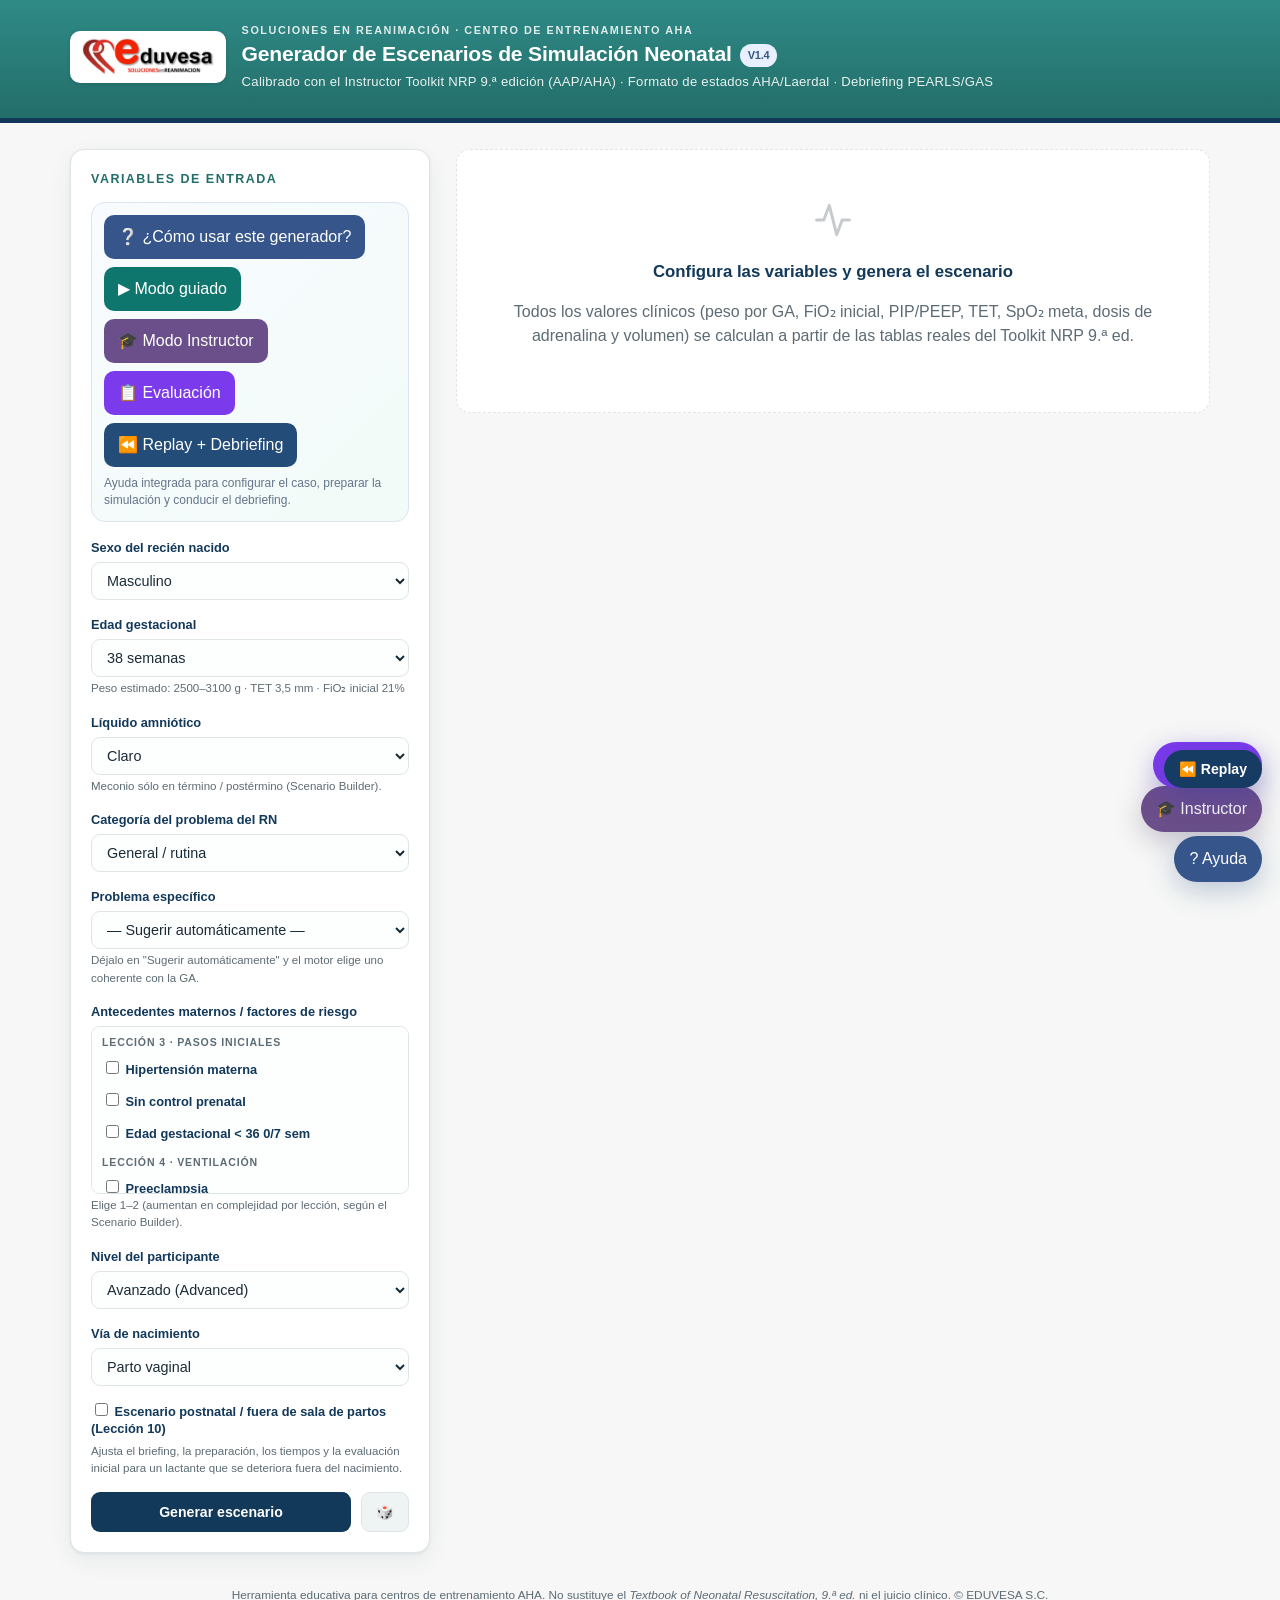
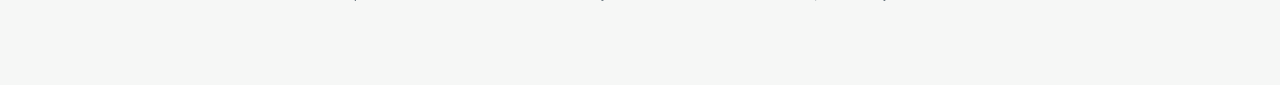
==== commit de790d10: "feat: activar Replay + Debriefing inteligente V1.4 [skip ci]" ====
--- a/index.html
+++ b/index.html
@@ -319,6 +319,7 @@
   <link rel="stylesheet" href="guia.css">
   <link rel="stylesheet" href="instructor.css">
   <link rel="stylesheet" href="evaluacion.css">
+  <link rel="stylesheet" href="replay.css">
 </head>
 <body>
 <header class="app">
@@ -2183,5 +2184,6 @@
   <script src="guia.js"></script>
   <script src="instructor.js"></script>
   <script src="evaluacion.js"></script>
+  <script src="replay.js"></script>
 </body>
 </html>
--- a/replay.css
+++ b/replay.css
@@ -0,0 +1,4 @@
+/* NRP Escenarios V1.4 — Replay + Debriefing inteligente */
+:root{--rp-blue:#244c78;--rp-teal:#15776e;--rp-ink:#172033;--rp-muted:#667085;--rp-line:#dfe6ee;--rp-bg:#f5f8fb;--rp-warn:#a55b12;--rp-danger:#b33a32;--rp-ok:#287a50}
+.replay-backdrop{position:fixed;inset:0;z-index:14000;background:rgba(9,20,30,.68);display:none;padding:18px;overflow:auto}.replay-backdrop.is-open{display:block}.replay-shell{width:min(1180px,100%);margin:auto;background:#fff;border-radius:18px;box-shadow:0 24px 70px rgba(0,0,0,.32);overflow:hidden}.replay-head{position:sticky;top:0;z-index:5;background:linear-gradient(135deg,#173c64,#176f69);color:#fff;padding:16px 20px;display:flex;justify-content:space-between;gap:16px;align-items:center;flex-wrap:wrap}.replay-head h2{margin:0;font-size:1.2rem}.replay-head p{margin:3px 0 0;font-size:.78rem;opacity:.88}.replay-actions{display:flex;gap:8px;flex-wrap:wrap}.replay-actions button,.replay-btn{border:0;border-radius:9px;padding:9px 12px;font-weight:750;cursor:pointer}.replay-actions .light{background:#edf3f7;color:#183a5c}.replay-actions .green{background:#dff4ec;color:#176048}.replay-actions .close{background:#fff;color:#173c64}.replay-body{padding:20px;background:var(--rp-bg)}.replay-banner{padding:12px 14px;border-left:4px solid var(--rp-teal);background:#ecfbf7;border-radius:8px;font-size:.8rem;line-height:1.5;margin-bottom:14px}.replay-banner.warn{border-left-color:var(--rp-warn);background:#fff8ea}.replay-grid{display:grid;grid-template-columns:minmax(0,1.2fr) minmax(320px,.8fr);gap:16px}@media(max-width:900px){.replay-grid{grid-template-columns:1fr}}.replay-card{background:#fff;border:1px solid var(--rp-line);border-radius:14px;overflow:hidden}.replay-card h3{margin:0;padding:12px 15px;background:#f2f6fa;color:#244c78;font-size:.84rem;text-transform:uppercase;letter-spacing:.06em}.replay-inner{padding:14px}.replay-controls{display:flex;gap:8px;align-items:center;flex-wrap:wrap;margin-bottom:12px}.replay-clock{font-family:ui-monospace,SFMono-Regular,Menlo,monospace;font-size:1.15rem;font-weight:800;color:var(--rp-blue);padding:7px 10px;border:1px solid var(--rp-line);border-radius:9px;background:#f8fafc}.replay-track{position:relative;padding-left:28px}.replay-track:before{content:"";position:absolute;left:10px;top:6px;bottom:6px;width:2px;background:#cbd7e4}.replay-event{position:relative;border:1px solid var(--rp-line);border-radius:10px;padding:10px 12px;margin:0 0 9px;background:#fff;cursor:pointer}.replay-event:before{content:"";position:absolute;left:-23px;top:16px;width:10px;height:10px;border-radius:50%;background:var(--rp-blue);box-shadow:0 0 0 3px #e7eef6}.replay-event.critical:before{background:var(--rp-danger)}.replay-event.partial:before{background:var(--rp-warn)}.replay-event.done:before{background:var(--rp-ok)}.replay-event.active{outline:3px solid rgba(21,119,110,.2);border-color:var(--rp-teal)}.replay-event .time{font-family:ui-monospace,SFMono-Regular,Menlo,monospace;font-size:.72rem;font-weight:800;color:var(--rp-teal)}.replay-event .type{font-size:.66rem;text-transform:uppercase;letter-spacing:.06em;color:var(--rp-muted);font-weight:800;margin-left:8px}.replay-event .text{font-size:.83rem;margin-top:4px;color:var(--rp-ink)}.replay-empty{padding:24px;text-align:center;color:var(--rp-muted);font-size:.84rem}.smart-q{border:1px solid var(--rp-line);border-radius:11px;padding:11px 12px;margin-bottom:9px;background:#fff}.smart-q .tag{display:inline-block;font-size:.62rem;text-transform:uppercase;font-weight:800;letter-spacing:.05em;padding:2px 7px;border-radius:999px;background:#e8f0f8;color:#244c78;margin-bottom:5px}.smart-q.ai .tag{background:#e8f7f2;color:#176f69}.smart-q.warn .tag{background:#fff0dc;color:#93560f}.smart-q p{margin:0;font-size:.84rem;line-height:1.5}.smart-q .stem{font-size:.74rem;color:var(--rp-muted);margin-bottom:5px}.replay-note{width:100%;min-height:92px;border:1px solid var(--rp-line);border-radius:9px;padding:10px;font:inherit;resize:vertical}.replay-summary{display:grid;grid-template-columns:repeat(3,1fr);gap:8px;margin-bottom:12px}@media(max-width:620px){.replay-summary{grid-template-columns:1fr}}.replay-stat{background:#f8fafc;border:1px solid var(--rp-line);border-radius:10px;padding:10px}.replay-stat .k{font-size:.65rem;text-transform:uppercase;color:var(--rp-muted);font-weight:800}.replay-stat .v{font-size:1rem;font-weight:800;color:var(--rp-blue);margin-top:2px}.replay-float{position:fixed;right:18px;bottom:112px;z-index:8050;border:0;border-radius:999px;background:#173c64;color:#fff;box-shadow:0 8px 28px rgba(23,60,100,.28);padding:11px 15px;font-weight:800;cursor:pointer}.replay-open-btn{background:#244c78!important;color:#fff!important}.replay-footer{text-align:center;color:var(--rp-muted);font-size:.7rem;padding:16px 0 4px}
+@media print{body.replay-printing>*:not(#replayMode){display:none!important}body.replay-printing #replayMode{position:static!important;display:block!important;background:#fff!important;padding:0!important;overflow:visible!important}body.replay-printing .replay-shell{width:100%!important;box-shadow:none!important;border-radius:0!important}body.replay-printing .replay-head{position:static!important}.replay-actions,.replay-controls{display:none!important}.replay-body{background:#fff!important;padding:12px!important}.replay-card,.replay-event,.smart-q{break-inside:avoid}}
